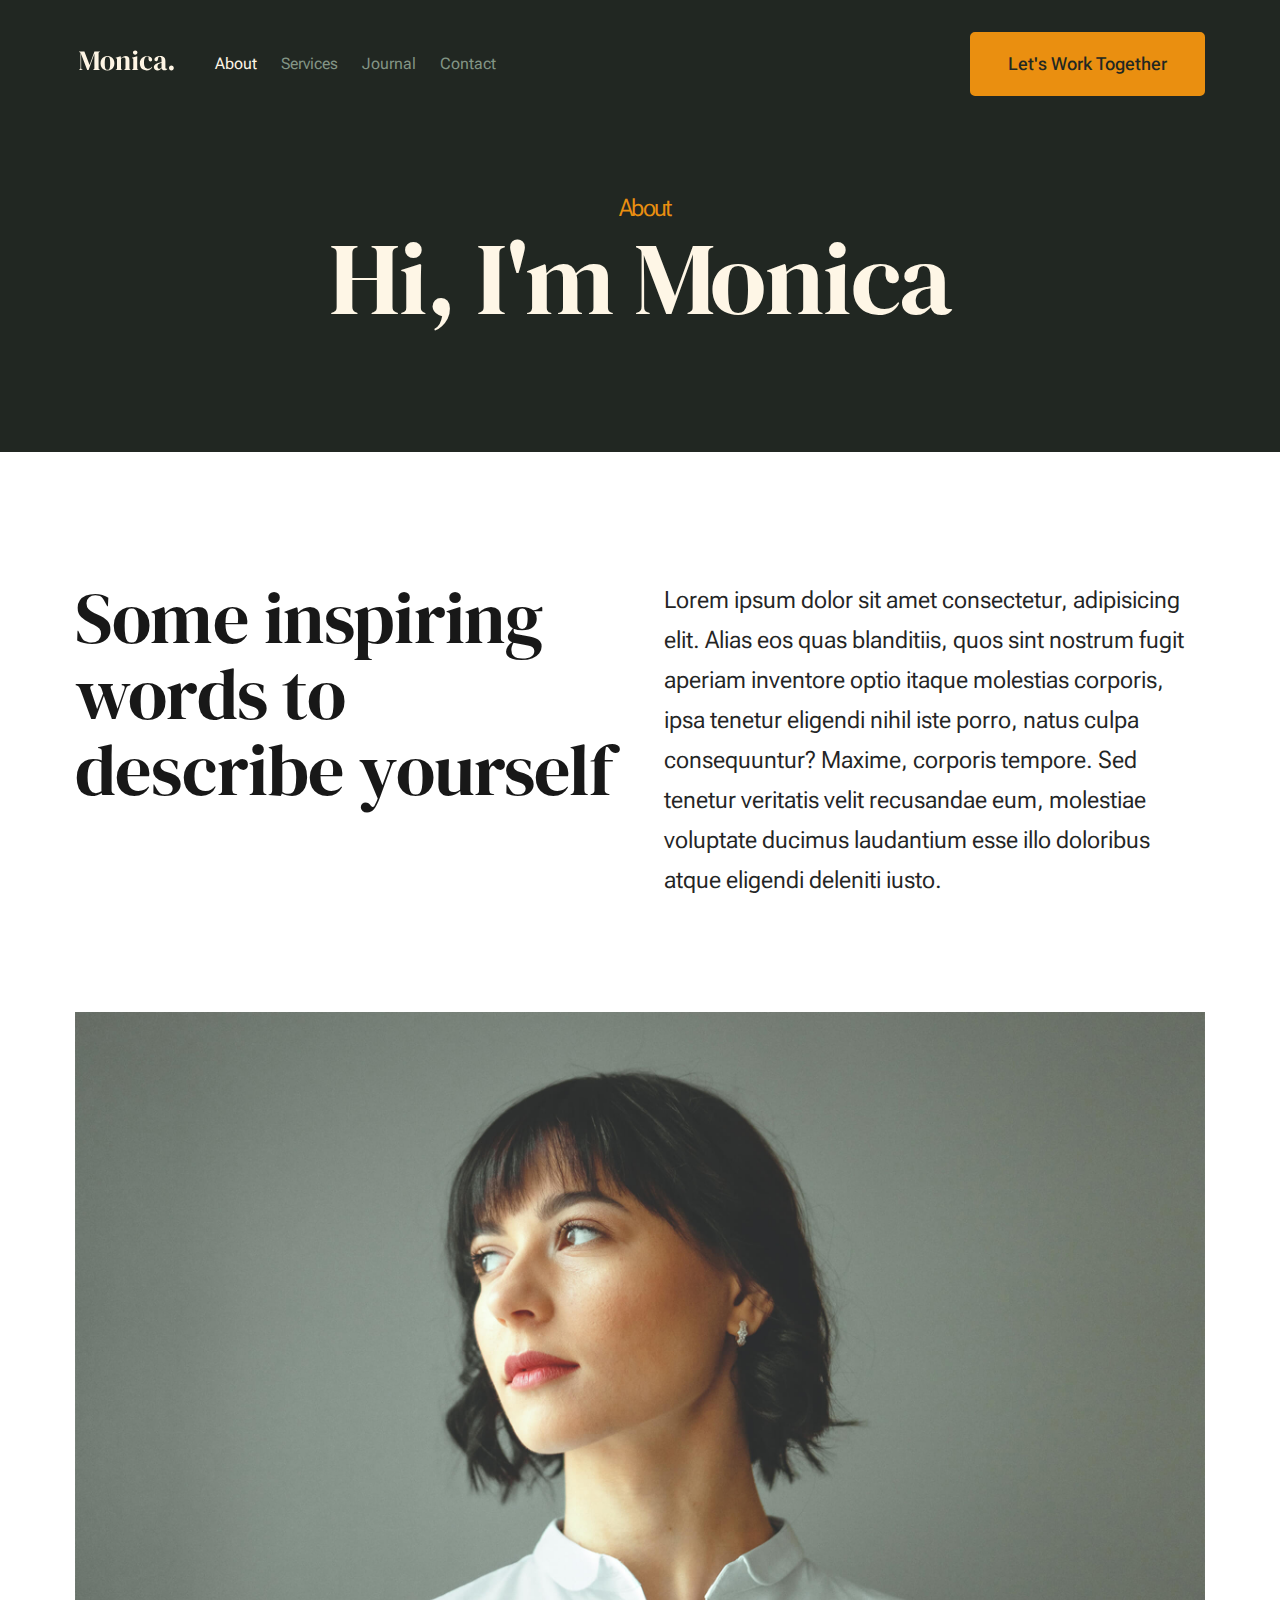
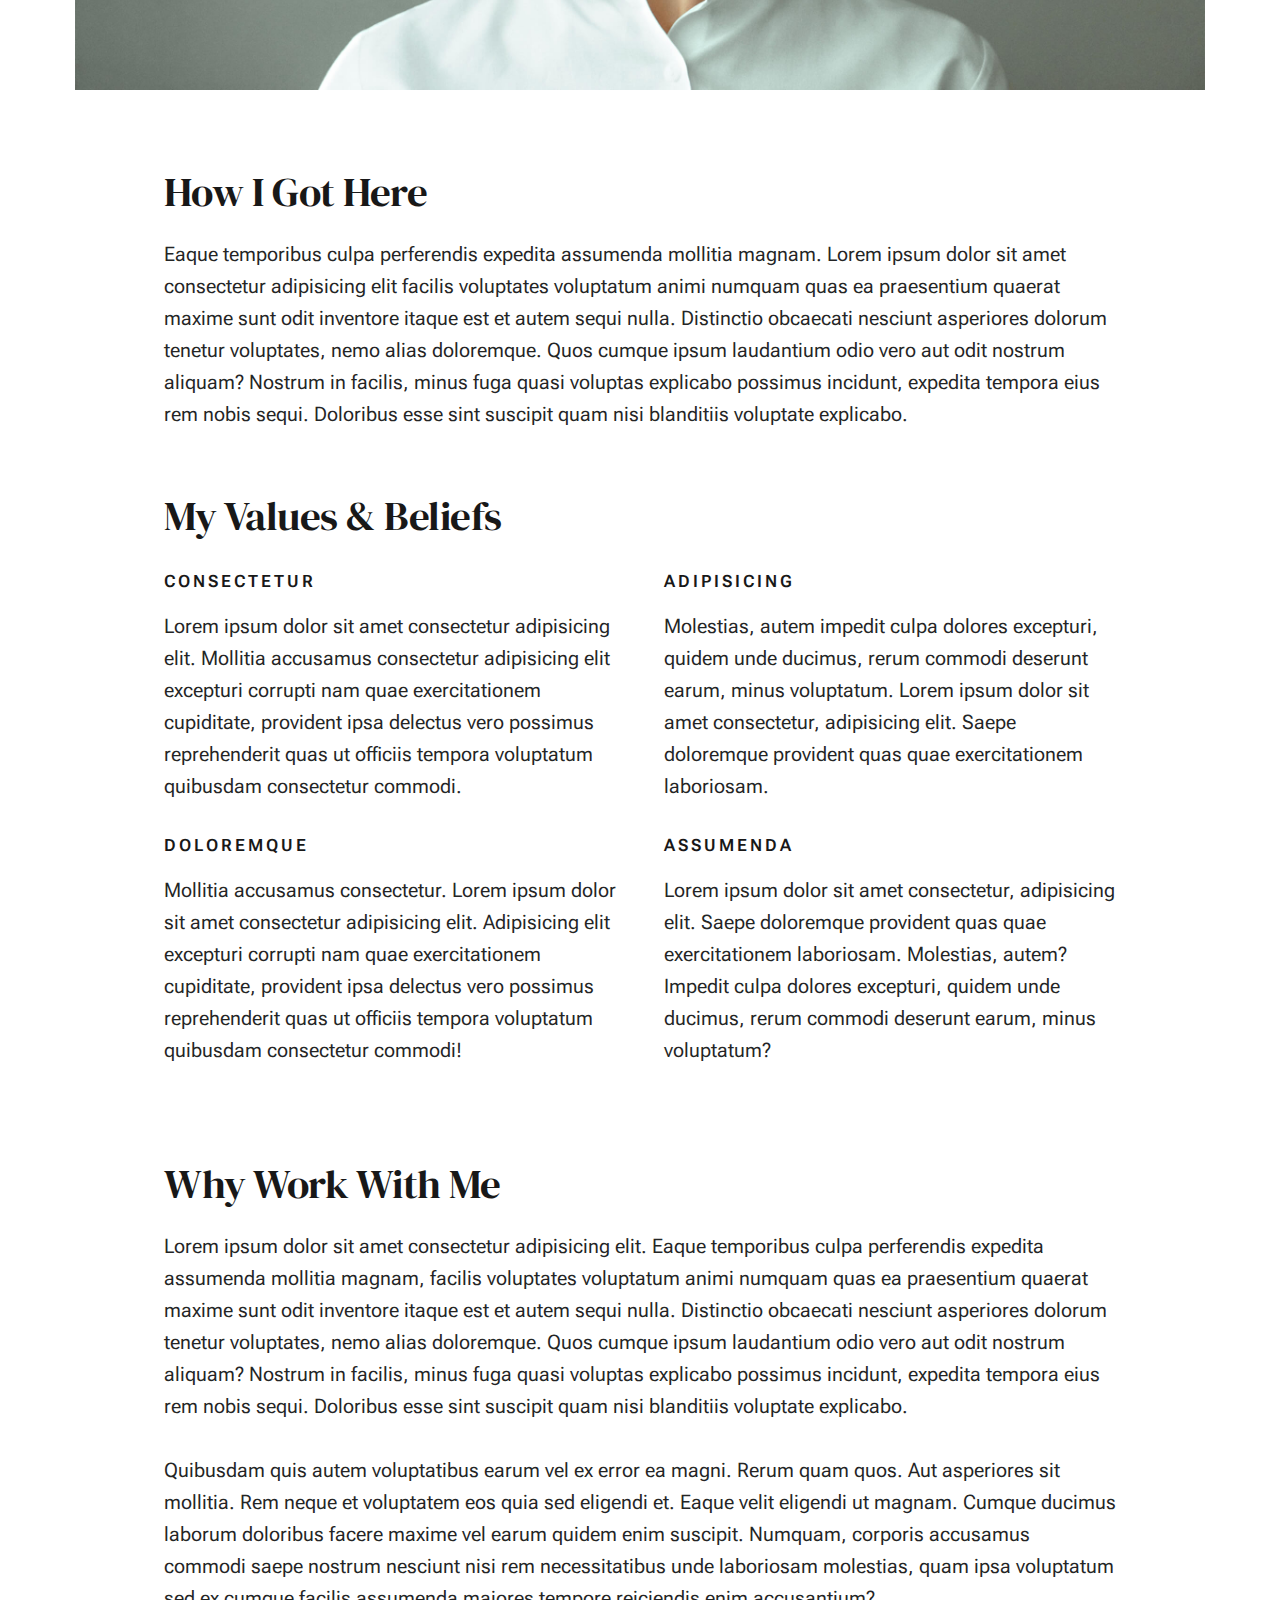
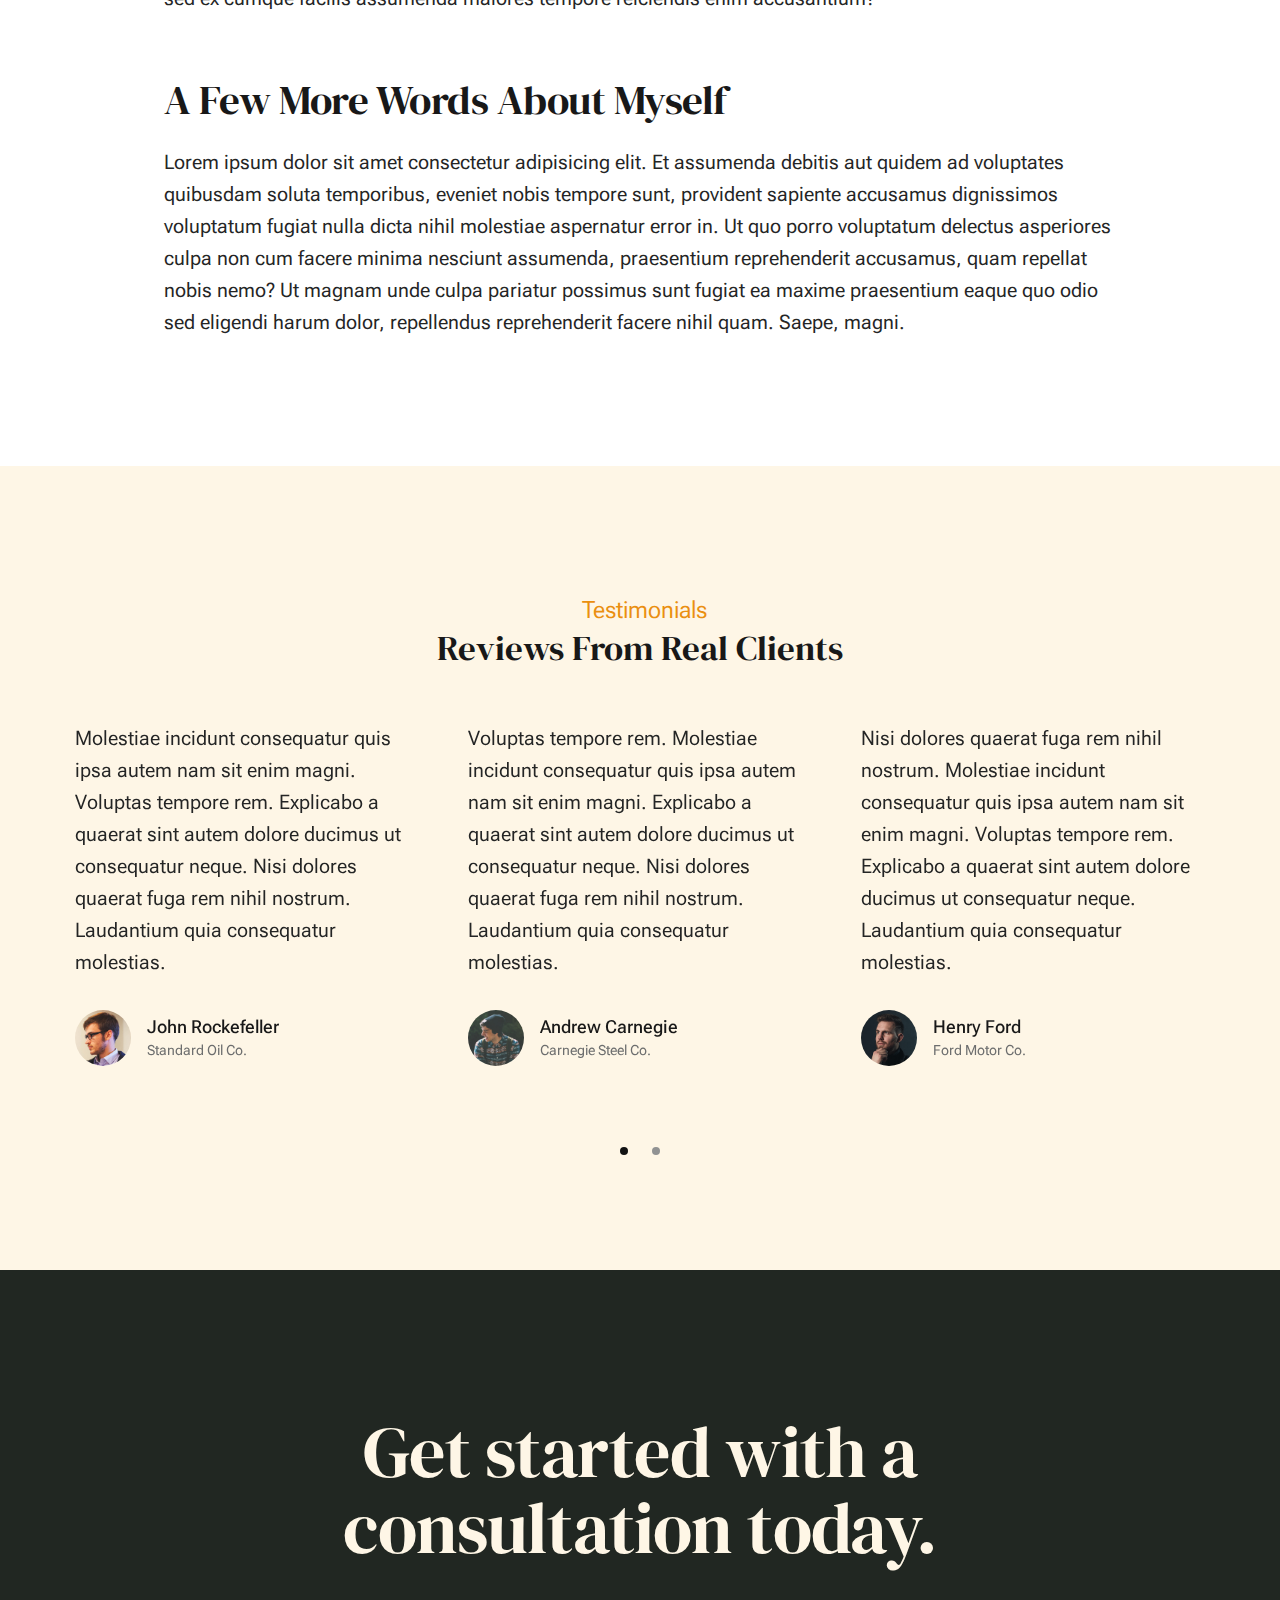
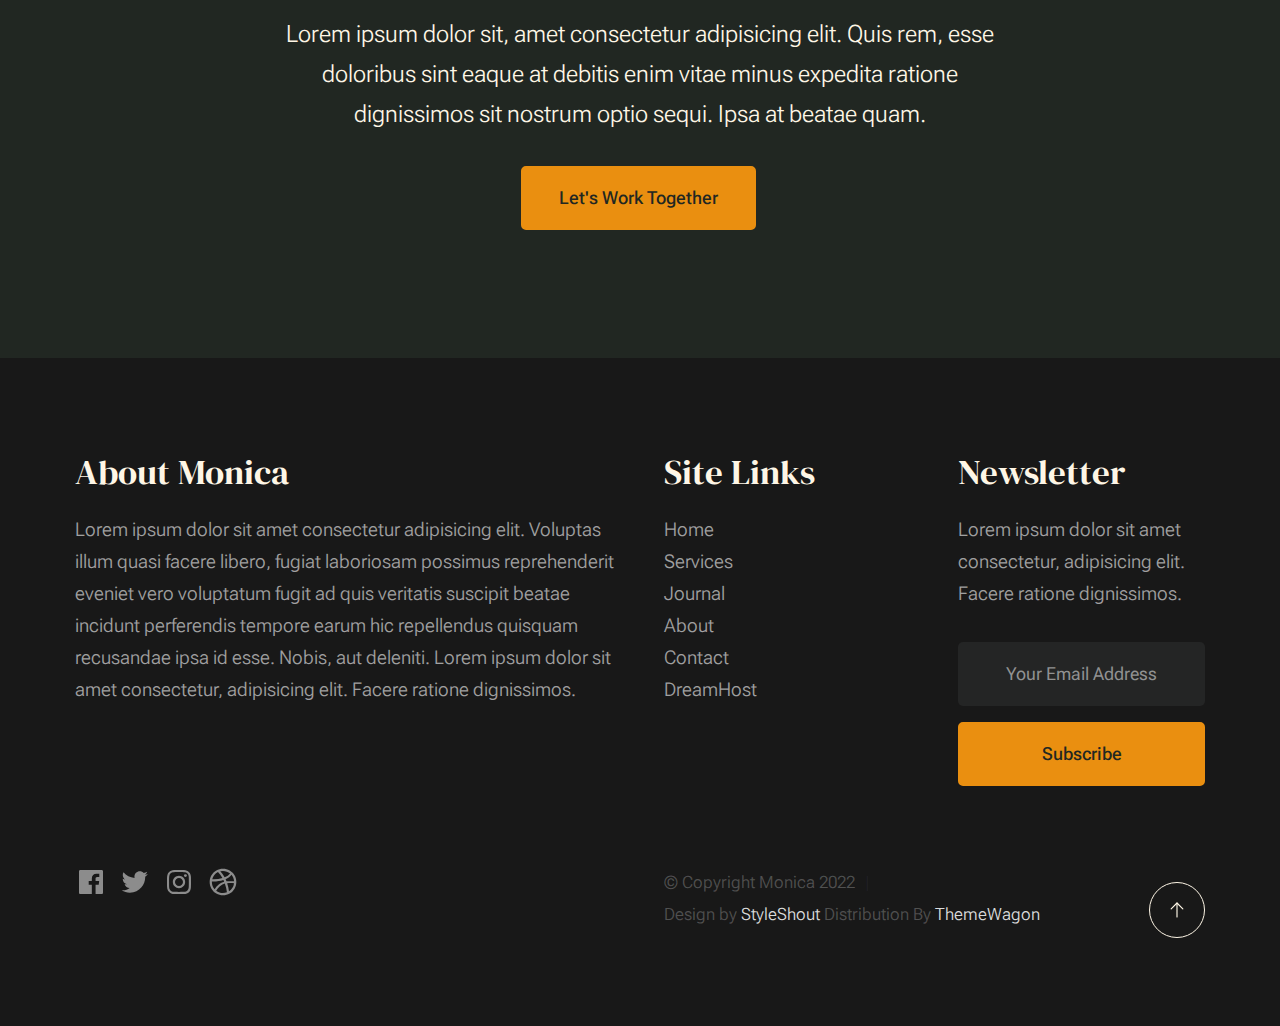
==== about.html @ 4cb3103d "initial commit" ====
<!DOCTYPE html>
<html lang="en" class="no-js" >
<head>

    <!--- basic page needs
    ================================================== -->
    <meta charset="utf-8">
    <meta name="viewport" content="width=device-width, initial-scale=1">
    <title>About - Monica</title>

    <script>
        document.documentElement.classList.remove('no-js');
        document.documentElement.classList.add('js');
    </script>

    <!-- CSS
    ================================================== -->
    <link rel="stylesheet" href="css/vendor.css">
    <link rel="stylesheet" href="css/styles.css">

    <!-- favicons
    ================================================== -->
    <link rel="apple-touch-icon" sizes="180x180" href="apple-touch-icon.png">
    <link rel="icon" type="image/png" sizes="32x32" href="favicon-32x32.png">
    <link rel="icon" type="image/png" sizes="16x16" href="favicon-16x16.png">
    <link rel="manifest" href="site.webmanifest">

</head>


<body id="top">


    <!-- preloader
    ================================================== -->
    <div id="preloader">
        <div id="loader" class="dots-fade">
            <div></div>
            <div></div>
            <div></div>
        </div>
    </div>


    <!-- page wrap
    ================================================== -->
    <div id="page" class="s-pagewrap">


        <!-- # site header 
        ================================================== -->
        <header class="s-header">

            <div class="row s-header__inner width-sixteen-col">

                <div class="s-header__block">
                    <div class="s-header__logo">
                        <a class="logo" href="index.html">
                            <img src="images/logo.svg" alt="Homepage">
                        </a>
                    </div>

                    <a class="s-header__menu-toggle" href="#0"><span>Menu</span></a>
                </div> <!-- end s-header__block -->

                <nav class="s-header__nav">
    
                    <ul class="s-header__menu-links">
                        <li class="current"><a href="about.html">About</a></li>
                        <li><a href="services.html">Services</a></li>
                        <li><a href="blog.html">Journal</a></li>
                        <li><a href="contact.html">Contact</a></li>
                    </ul> <!-- s-header__menu-links -->

                    <div class="s-header__contact">
                        <a href="contact.html" class="btn btn--primary s-header__contact-btn">Let's Work Together</a>                        
                    </div> <!-- s-header__contact -->
    
                </nav> <!-- end s-header__nav -->

            </div> <!-- end s-header__inner -->

        </header> <!-- end s-header -->


        <!-- # site main content
        ================================================== -->
        <section id="content" class="s-content">

               <section class="s-pageheader pageheader">
                    <div class="row">
                        <div class="column xl-12">
                            <h1 class="page-title">
                                <span class="page-title__small-type text-pretitle">About</span>
                                Hi, I'm Monica
                            </h1>
                            
                        </div>
                    </div>
               </section> <!-- end pageheader --> 

               <section class="s-pagecontent pagecontent">

                    <div class="row pageintro">
                        <div class="column xl-6 lg-12">
                            <h2 class="text-display-title">Some inspiring words to describe yourself</h2>
                        </div>
                        <div class="column xl-6 lg-12 u-flexitem-x-right">
                            <p class="lead">
                            Lorem ipsum dolor sit amet consectetur, adipisicing elit. Alias eos quas blanditiis, quos sint nostrum fugit aperiam 
                            inventore optio itaque molestias corporis, ipsa tenetur eligendi nihil iste porro, natus culpa consequuntur? Maxime, 
                            corporis tempore. Sed tenetur veritatis velit recusandae eum, molestiae voluptate ducimus laudantium esse illo 
                            doloribus atque eligendi deleniti iusto. 
                            </p>
                        </div>                       
                    </div> <!-- end pageintro -->   
                    
                    <div class="row pagemedia">
                        <d class="column xl-12">
                            <figure class="page-media">                                
                                <img src="images/thumbs/about/about-1200.jpg" 
                                     srcset="images/thumbs/about/about-2400.jpg 2400w, 
                                             images/thumbs/about/about-1200.jpg 1200w, 
                                             images/thumbs/about/about-600.jpg 600w" sizes="(max-width: 2400px) 100vw, 2400px" alt="">
                            </figure>
                        </d>
                    </div> <!-- end pagemedia -->

                    <div class="row width-narrower pagemain">
                        <div class="column xl-12"> 

                            <h2>How I Got Here</h2>
                            <p>
                            Eaque temporibus culpa perferendis expedita assumenda mollitia magnam. Lorem ipsum dolor sit amet consectetur adipisicing elit
                            facilis voluptates voluptatum animi numquam quas ea praesentium quaerat maxime sunt odit inventore itaque est et autem sequi nulla. 
                            Distinctio obcaecati nesciunt asperiores dolorum tenetur voluptates, nemo alias doloremque. Quos cumque ipsum laudantium odio vero 
                            aut odit nostrum aliquam? Nostrum in facilis, minus fuga quasi voluptas explicabo possimus incidunt, expedita tempora eius rem nobis sequi. 
                            Doloribus esse sint suscipit quam nisi blanditiis voluptate explicabo.
                            </p>

                            <h2 class="u-add-bottom">My Values & Beliefs</h2>

                            <div class="grid-list-items list-items">
                                <div class="grid-list-items__item list-items__item u-remove-bottom">
                                    <div class="list-items__item-header">
                                        <h6 class="list-items__item-small-title">Consectetur</h6>
                                    </div>
                                    <p>
                                    Lorem ipsum dolor sit amet consectetur adipisicing elit. Mollitia accusamus consectetur adipisicing elit excepturi corrupti 
                                    nam quae exercitationem cupiditate, provident ipsa delectus vero possimus reprehenderit quas ut officiis tempora voluptatum 
                                    quibusdam consectetur commodi.
                                    </p>
                                </div>
                                <div class="grid-list-items__item list-items__item u-remove-bottom">
                                    <div class="list-items__item-header">
                                        <h6 class="list-items__item-small-title">Adipisicing</h6>
                                    </div>
                                    <p> 
                                    Molestias, autem impedit culpa dolores excepturi, quidem unde ducimus, rerum commodi deserunt earum, minus voluptatum.
                                    Lorem ipsum dolor sit amet consectetur, adipisicing elit. Saepe doloremque provident quas quae exercitationem laboriosam.
                                    </p>
                                </div>
                                <div class="grid-list-items__item list-items__item u-remove-bottom">
                                    <div class="list-items__item-header">
                                        <h6 class="list-items__item-small-title">Doloremque</h6>
                                    </div>
                                    <p>
                                    Mollitia accusamus consectetur. Lorem ipsum dolor sit amet consectetur adipisicing elit. Adipisicing elit excepturi corrupti 
                                    nam quae exercitationem cupiditate, provident ipsa delectus vero possimus reprehenderit quas ut officiis tempora voluptatum 
                                    quibusdam consectetur commodi!
                                    </p>
                                </div>
                                <div class="grid-list-items__item list-items__item u-remove-bottom">
                                    <div class="list-items__item-header">
                                        <h6 class="list-items__item-small-title">Assumenda</h6>
                                    </div>
                                    <p>
                                    Lorem ipsum dolor sit amet consectetur, adipisicing elit. Saepe doloremque provident quas quae exercitationem laboriosam. 
                                    Molestias, autem? Impedit culpa dolores excepturi, quidem unde ducimus, rerum commodi deserunt earum, minus voluptatum?
                                    </p>
                                </div>
                            </div> <!--grid-list-items -->

                            <h2>Why Work With Me</h2>
                            <p>
                            Lorem ipsum dolor sit amet consectetur adipisicing elit. Eaque temporibus culpa perferendis expedita assumenda mollitia magnam, 
                            facilis voluptates voluptatum animi numquam quas ea praesentium quaerat maxime sunt odit inventore itaque est et autem sequi nulla. 
                            Distinctio obcaecati nesciunt asperiores dolorum tenetur voluptates, nemo alias doloremque. Quos cumque ipsum laudantium odio vero aut 
                            odit nostrum aliquam? Nostrum in facilis, minus fuga quasi voluptas explicabo possimus incidunt, expedita tempora eius rem nobis sequi. 
                            Doloribus esse sint suscipit quam nisi blanditiis voluptate explicabo.
                            </p>

                            <p>
                            Quibusdam quis autem voluptatibus earum vel ex error ea magni. Rerum quam quos. Aut asperiores sit mollitia. Rem neque et voluptatem 
                            eos quia sed eligendi et. Eaque velit eligendi ut magnam. Cumque ducimus laborum doloribus facere maxime vel earum quidem enim suscipit. 
                            Numquam, corporis accusamus commodi saepe nostrum nesciunt nisi rem necessitatibus unde laboriosam molestias, quam ipsa voluptatum sed 
                            ex cumque facilis assumenda maiores tempore reiciendis enim accusantium?
                            </p>                   

                            <h2>A Few More Words About Myself</h2>
                            <p>
                            Lorem ipsum dolor sit amet consectetur adipisicing elit. Et assumenda debitis aut quidem ad voluptates quibusdam soluta temporibus, 
                            eveniet nobis tempore sunt, provident sapiente accusamus dignissimos voluptatum fugiat nulla dicta nihil molestiae aspernatur error in. 
                            Ut quo porro voluptatum delectus asperiores culpa non cum facere minima nesciunt assumenda, praesentium reprehenderit accusamus, quam 
                            repellat nobis nemo? Ut magnam unde culpa pariatur possimus sunt fugiat ea maxime praesentium eaque quo odio sed eligendi harum dolor, 
                            repellendus reprehenderit facere nihil quam. Saepe, magni.
                            </p>

                        </div> <!-- end grid-block-->
                    </div> <!-- end pagemain -->

               </section> <!-- pagecontent -->

               <section class="s-testimonials">

                    <div class="s-testimonials__header row row-x-center text-center">
                        <div class="column xl-8 lg-12">
        
                            <p class="text-pretitle">
                            Testimonials
                            </p>
                            <h3>
                            Reviews From Real Clients
                            </h3>                        
        
                        </div>
                    </div> <!--end s-testimonials__header -->

                    <div class="row s-testimonials__content">
                        <div class="column xl-12 testimonials">

                            <div class="swiper-container testimonials__slider page-slider">

                                <div class="swiper-wrapper">
                                    <div class="testimonials__slide swiper-slide">
                                        <p>
                                        Molestiae incidunt consequatur quis ipsa autem nam sit enim magni. Voluptas tempore rem. 
                                        Explicabo a quaerat sint autem dolore ducimus ut consequatur neque. Nisi dolores quaerat fuga rem nihil nostrum.
                                        Laudantium quia consequatur molestias.
                                        </p>
                                        <div class="testimonials__author">
                                            <img src="images/avatars/user-01.jpg" alt="Author image" class="testimonials__avatar">
                                            <cite class="testimonials__cite">
                                                <strong>John Rockefeller</strong>
                                                <span>Standard Oil Co.</span>
                                            </cite>
                                        </div>
                                    </div>
                                    <div class="testimonials__slide swiper-slide">
                                        <p>
                                        Voluptas tempore rem. Molestiae incidunt consequatur quis ipsa autem nam sit enim magni. 
                                        Explicabo a quaerat sint autem dolore ducimus ut consequatur neque. Nisi dolores quaerat fuga rem nihil nostrum.
                                        Laudantium quia consequatur molestias.
                                        </p>
                                        <div class="testimonials__author">
                                            <img src="images/avatars/user-04.jpg" alt="Author image" class="testimonials__avatar">
                                            <cite class="testimonials__cite">
                                                <strong>Andrew Carnegie</strong>
                                                <span>Carnegie Steel Co.</span>
                                            </cite>
                                        </div>
                                    </div>
                                    <div class="testimonials__slide swiper-slide">
                                        <p>
                                        Nisi dolores quaerat fuga rem nihil nostrum. Molestiae incidunt consequatur quis ipsa autem nam sit enim magni. 
                                        Voluptas tempore rem. Explicabo a quaerat sint autem dolore ducimus ut consequatur neque. 
                                        Laudantium quia consequatur molestias.
                                        </p>
                                        <div class="testimonials__author">
                                            <img src="images/avatars/user-06.jpg" alt="Author image" class="testimonials__avatar">
                                            <cite class="testimonials__cite">
                                                <strong>Henry Ford</strong>
                                                <span>Ford Motor Co.</span>
                                            </cite>
                                        </div>
                                    </div>
                                    <div class="testimonials__slide swiper-slide">
                                        <p>
                                        Molestiae incidunt consequatur quis ipsa autem nam sit enim magni. Voluptas tempore rem. 
                                        Explicabo a quaerat sint autem dolore ducimus ut consequatur neque. Nisi dolores quaerat fuga rem nihil nostrum.
                                        Laudantium quia consequatur molestias.
                                        </p>
                                        <div class="testimonials__author">
                                            <img src="images/avatars/user-02.jpg" alt="Author image" class="testimonials__avatar">
                                            <cite class="testimonials__cite">
                                                <strong>John Morgan</strong>
                                                <span>JP Morgan & Co.</span>
                                            </cite>
                                        </div>
                                    </div> 
                                </div> <!-- end swiper-wrapper --> 

                                <div class="swiper-pagination"></div>

                            </div> <!--end testimonials__slider --> 

                        </div> <!-- testimonials -->
                    </div> <!--end s-testimonials__content -->

               </section> <!-- end s-testimonials -->

        </section> <!-- s-content-->

        <!-- # cta
        ================================================== -->
        <section id="cta" class="s-cta">

            <div class="row row-x-center text-center">
                <div class="column xl-8 lg-12">

                    <div class="s-cta__content">
                        <h2 class="text-display-title">
                        Get started with a consultation today.
                        </h2>
                        <p class="lead">
                        Lorem ipsum dolor sit, amet consectetur adipisicing elit. Quis rem, esse doloribus sint eaque at debitis enim vitae minus expedita ratione dignissimos sit nostrum optio sequi. Ipsa at beatae quam.
                        </p>
                        <a href="contact.html" class="btn btn--primary">Let's Work Together</a>
                    </div>

                </div>
            </div>

        </section> <!-- end s-cta -->


        <!-- # footer 
        ================================================== -->
        <footer class="s-footer">
            <div class="row s-footer__content">
                <div class="column xl-6 lg-6 md-12 s-footer__block s-footer__about">                    
                    <h3>About Monica</h3>
                    <p>
                    Lorem ipsum dolor sit amet consectetur adipisicing elit. Voluptas illum quasi facere libero, 
                    fugiat laboriosam possimus reprehenderit eveniet vero voluptatum fugit ad quis veritatis suscipit beatae 
                    incidunt perferendis tempore earum hic repellendus quisquam recusandae ipsa id esse. Nobis, aut deleniti.
                    Lorem ipsum dolor sit amet consectetur, adipisicing elit. Facere ratione dignissimos.
                    </p>               
                </div>                
                <div class="column xl-3 lg-6 md-12 s-footer__block s-footer__site-links">
                    <h3>Site Links</h3>
                    <ul class="link-list">
                        <li><a href="index.html">Home</a></li>
                        <li><a href="services.html">Services</a></li>
                        <li><a href="blog.html">Journal</a></li>
                        <li><a href="about.html">About</a></li>
                        <li><a href="contact.html">Contact</a></li>
                        <li><a href="https://www.dreamhost.com/r.cgi?287326">DreamHost</a></li>
                    </ul>
                </div>
                <div class="column xl-3 lg-6 md-12 tab-12 s-footer__block s-footer__newsletter">
                    <h3>Newsletter</h3>

                    <p>
                    Lorem ipsum dolor sit amet consectetur, adipisicing elit. Facere ratione dignissimos.
                    </p>

                    <div class="subscribe-form">
                        <form id="mc-form" class="mc-form">
                            <input type="email" name="EMAIL" id="mce-EMAIL" class="u-fullwidth text-center" placeholder="Your Email Address" title="The domain portion of the email address is invalid (the portion after the @)." pattern="^([^\x00-\x20\x22\x28\x29\x2c\x2e\x3a-\x3c\x3e\x40\x5b-\x5d\x7f-\xff]+|\x22([^\x0d\x22\x5c\x80-\xff]|\x5c[\x00-\x7f])*\x22)(\x2e([^\x00-\x20\x22\x28\x29\x2c\x2e\x3a-\x3c\x3e\x40\x5b-\x5d\x7f-\xff]+|\x22([^\x0d\x22\x5c\x80-\xff]|\x5c[\x00-\x7f])*\x22))*\x40([^\x00-\x20\x22\x28\x29\x2c\x2e\x3a-\x3c\x3e\x40\x5b-\x5d\x7f-\xff]+|\x5b([^\x0d\x5b-\x5d\x80-\xff]|\x5c[\x00-\x7f])*\x5d)(\x2e([^\x00-\x20\x22\x28\x29\x2c\x2e\x3a-\x3c\x3e\x40\x5b-\x5d\x7f-\xff]+|\x5b([^\x0d\x5b-\x5d\x80-\xff]|\x5c[\x00-\x7f])*\x5d))*(\.\w{2,})+$" required>
                            <input type="submit" name="subscribe" value="Subscribe" class="btn btn--primary btn--small u-fullwidth">
                            <!-- <div style="position: absolute; left: -5000px;" aria-hidden="true"><input type="text" name="b_cdb7b577e41181934ed6a6a44_9a91cfe7b3" tabindex="-1" value=""></div> -->
                            <div class="mc-status"></div>
                        </form>
                    </div>
                </div>
            </div>    
            
            <div class="row s-footer__bottom">
                <div class="column xl-6 lg-12">
                    <ul class="s-footer__social social-list">
                        <li>
                            <a href="#0">
                                <svg xmlns="http://www.w3.org/2000/svg" width="24" height="24" viewBox="0 0 24 24" style="fill:rgba(0, 0, 0, 1);transform:;-ms-filter:"><path d="M20,3H4C3.447,3,3,3.448,3,4v16c0,0.552,0.447,1,1,1h8.615v-6.96h-2.338v-2.725h2.338v-2c0-2.325,1.42-3.592,3.5-3.592 c0.699-0.002,1.399,0.034,2.095,0.107v2.42h-1.435c-1.128,0-1.348,0.538-1.348,1.325v1.735h2.697l-0.35,2.725h-2.348V21H20 c0.553,0,1-0.448,1-1V4C21,3.448,20.553,3,20,3z"></path></svg>
                                <span class="u-screen-reader-text">Facebook</span>
                            </a>
                        </li>
                        <li>
                            <a href="#0">
                                <svg xmlns="http://www.w3.org/2000/svg" width="24" height="24" viewBox="0 0 24 24" style="fill:rgba(0, 0, 0, 1);transform:;-ms-filter:"><path d="M19.633,7.997c0.013,0.175,0.013,0.349,0.013,0.523c0,5.325-4.053,11.461-11.46,11.461c-2.282,0-4.402-0.661-6.186-1.809 c0.324,0.037,0.636,0.05,0.973,0.05c1.883,0,3.616-0.636,5.001-1.721c-1.771-0.037-3.255-1.197-3.767-2.793 c0.249,0.037,0.499,0.062,0.761,0.062c0.361,0,0.724-0.05,1.061-0.137c-1.847-0.374-3.23-1.995-3.23-3.953v-0.05 c0.537,0.299,1.16,0.486,1.82,0.511C3.534,9.419,2.823,8.184,2.823,6.787c0-0.748,0.199-1.434,0.548-2.032 c1.983,2.443,4.964,4.04,8.306,4.215c-0.062-0.3-0.1-0.611-0.1-0.923c0-2.22,1.796-4.028,4.028-4.028 c1.16,0,2.207,0.486,2.943,1.272c0.91-0.175,1.782-0.512,2.556-0.973c-0.299,0.935-0.936,1.721-1.771,2.22 c0.811-0.088,1.597-0.312,2.319-0.624C21.104,6.712,20.419,7.423,19.633,7.997z"></path></svg>
                                <span class="u-screen-reader-text">Twitter</span>
                            </a>
                        </li>
                        <li>
                            <a href="#0">
                                <svg xmlns="http://www.w3.org/2000/svg" width="24" height="24" viewBox="0 0 24 24" style="fill:rgba(0, 0, 0, 1);transform:;-ms-filter:"><path d="M11.999,7.377c-2.554,0-4.623,2.07-4.623,4.623c0,2.554,2.069,4.624,4.623,4.624c2.552,0,4.623-2.07,4.623-4.624 C16.622,9.447,14.551,7.377,11.999,7.377L11.999,7.377z M11.999,15.004c-1.659,0-3.004-1.345-3.004-3.003 c0-1.659,1.345-3.003,3.004-3.003s3.002,1.344,3.002,3.003C15.001,13.659,13.658,15.004,11.999,15.004L11.999,15.004z"></path><circle cx="16.806" cy="7.207" r="1.078"></circle><path d="M20.533,6.111c-0.469-1.209-1.424-2.165-2.633-2.632c-0.699-0.263-1.438-0.404-2.186-0.42 c-0.963-0.042-1.268-0.054-3.71-0.054s-2.755,0-3.71,0.054C7.548,3.074,6.809,3.215,6.11,3.479C4.9,3.946,3.945,4.902,3.477,6.111 c-0.263,0.7-0.404,1.438-0.419,2.186c-0.043,0.962-0.056,1.267-0.056,3.71c0,2.442,0,2.753,0.056,3.71 c0.015,0.748,0.156,1.486,0.419,2.187c0.469,1.208,1.424,2.164,2.634,2.632c0.696,0.272,1.435,0.426,2.185,0.45 c0.963,0.042,1.268,0.055,3.71,0.055s2.755,0,3.71-0.055c0.747-0.015,1.486-0.157,2.186-0.419c1.209-0.469,2.164-1.424,2.633-2.633 c0.263-0.7,0.404-1.438,0.419-2.186c0.043-0.962,0.056-1.267,0.056-3.71s0-2.753-0.056-3.71C20.941,7.57,20.801,6.819,20.533,6.111z M19.315,15.643c-0.007,0.576-0.111,1.147-0.311,1.688c-0.305,0.787-0.926,1.409-1.712,1.711c-0.535,0.199-1.099,0.303-1.67,0.311 c-0.95,0.044-1.218,0.055-3.654,0.055c-2.438,0-2.687,0-3.655-0.055c-0.569-0.007-1.135-0.112-1.669-0.311 c-0.789-0.301-1.414-0.923-1.719-1.711c-0.196-0.534-0.302-1.099-0.311-1.669c-0.043-0.95-0.053-1.218-0.053-3.654 c0-2.437,0-2.686,0.053-3.655c0.007-0.576,0.111-1.146,0.311-1.687c0.305-0.789,0.93-1.41,1.719-1.712 c0.534-0.198,1.1-0.303,1.669-0.311c0.951-0.043,1.218-0.055,3.655-0.055c2.437,0,2.687,0,3.654,0.055 c0.571,0.007,1.135,0.112,1.67,0.311c0.786,0.303,1.407,0.925,1.712,1.712c0.196,0.534,0.302,1.099,0.311,1.669 c0.043,0.951,0.054,1.218,0.054,3.655c0,2.436,0,2.698-0.043,3.654H19.315z"></path></svg>
                                <span class="u-screen-reader-text">Instagram</span>
                            </a>
                        </li>
                        <li>
                            <a href="#0">
                                <svg xmlns="http://www.w3.org/2000/svg" width="24" height="24" viewBox="0 0 24 24" style="fill: rgba(0, 0, 0, 1);transform: ;msFilter:;"><path d="M20.66 6.98a9.932 9.932 0 0 0-3.641-3.64C15.486 2.447 13.813 2 12 2s-3.486.447-5.02 1.34c-1.533.893-2.747 2.107-3.64 3.64S2 10.187 2 12s.446 3.487 1.34 5.02a9.924 9.924 0 0 0 3.641 3.64C8.514 21.553 10.187 22 12 22s3.486-.447 5.02-1.34a9.932 9.932 0 0 0 3.641-3.64C21.554 15.487 22 13.813 22 12s-.446-3.487-1.34-5.02zM12 3.66c2 0 3.772.64 5.32 1.919-.92 1.174-2.286 2.14-4.1 2.9-1.002-1.813-2.088-3.327-3.261-4.54A7.715 7.715 0 0 1 12 3.66zM5.51 6.8a8.116 8.116 0 0 1 2.711-2.22c1.212 1.201 2.325 2.7 3.34 4.5-2 .6-4.114.9-6.341.9-.573 0-1.006-.013-1.3-.04A8.549 8.549 0 0 1 5.51 6.8zM3.66 12c0-.054.003-.12.01-.2.007-.08.01-.146.01-.2.254.014.641.02 1.161.02 2.666 0 5.146-.367 7.439-1.1.187.373.381.793.58 1.26-1.32.293-2.674 1.006-4.061 2.14S6.4 16.247 5.76 17.5c-1.4-1.587-2.1-3.42-2.1-5.5zM12 20.34c-1.894 0-3.594-.587-5.101-1.759.601-1.187 1.524-2.322 2.771-3.401 1.246-1.08 2.483-1.753 3.71-2.02a29.441 29.441 0 0 1 1.56 6.62 8.166 8.166 0 0 1-2.94.56zm7.08-3.96a8.351 8.351 0 0 1-2.58 2.621c-.24-2.08-.7-4.107-1.379-6.081.932-.066 1.765-.1 2.5-.1.799 0 1.686.034 2.659.1a8.098 8.098 0 0 1-1.2 3.46zm-1.24-5c-1.16 0-2.233.047-3.22.14a27.053 27.053 0 0 0-.68-1.62c2.066-.906 3.532-2.006 4.399-3.3 1.2 1.414 1.854 3.027 1.96 4.84-.812-.04-1.632-.06-2.459-.06z"></path></svg>
                                <span class="u-screen-reader-text">Dribbble</span>
                            </a>
                        </li>
                    </ul> <!-- end s-footer__social -->
                </div>
                <div class="column xl-6 lg-12">
                    <p class="ss-copyright">
                        <span>© Copyright Monica 2022</span> 
                        <span>Design by <a href="https://www.styleshout.com/">StyleShout</a> Distribution By <a href="https://themewagon.com">ThemeWagon</a></span>
                    </p>
                </div>

                <div class="ss-go-top">
                    <a class="smoothscroll" title="Back to Top" href="#top">
                        <svg xmlns="http://www.w3.org/2000/svg" viewBox="0 0 24 24" width="36" height="36" fill="none" stroke="#ffffff" stroke-width="1" stroke-linecap="round" stroke-linejoin="round">&lt;!--!  Atomicons Free 1.00 by @atisalab License - https://atomicons.com/license/ (Icons: CC BY 4.0) Copyright 2021 Atomicons --&gt;<polyline points="17 11 12 6 7 11"></polyline><line x1="12" y1="18" x2="12" y2="6"></line></svg>
                    </a>
                </div> <!-- end ss-go-top -->
            </div>
            
        </footer> <!-- end s-footer -->

    </div> <!-- end page-wrap -->

    <!-- Java Script
    ================================================== -->
    <script src="js/plugins.js"></script>
    <script src="js/main.js"></script>

</body>
</html>
---- css/vendor.css ----
/* ===================================================================
 * Monica Third-party Stylesheets
 * Template Ver. 1.0.0
 * 12-13-2022
 * -------------------------------------------------------------------
 *
 * TOC:
 * # PrismJS
 * # Swiper
 *
 * ------------------------------------------------------------------- */


/* ===================================================================
 * # PrismJS 1.20.0
 *   https://prismjs.com/download.html#themes=prism-okaidia&languages=markup+css+clike+javascript+markup-templating+php 
 *   
 *   okaidia theme for JavaScript, CSS and HTML
 *   Loosely based on Monokai textmate theme by http://www.monokai.nl/
 *   @author ocodia
 * ------------------------------------------------------------------- */
code[class*=language-],
pre[class*=language-] {
  color          : #f8f8f2;
  background     : none;
  text-shadow    : 0 1px rgba(0, 0, 0, 0.3);
  font-family    : var(--font-mono);
  font-size      : calc(var(--text-size) * 0.9444);
  text-align     : left;
  white-space    : pre;
  word-spacing   : normal;
  word-break     : normal;
  word-wrap      : normal;
  line-height    : var(--vspace-1);
  -moz-tab-size  : 4;
  -o-tab-size    : 4;
  tab-size       : 4;
  -webkit-hyphens: none;
  -ms-hyphens    : none;
  hyphens        : none;
}

/* Code blocks */
pre[class*=language-] {
  padding : var(--vspace-0_5) 0 var(--vspace-1);
  margin  : var(--vspace-1) 0;
  overflow: auto;
}

:not(pre)>code[class*=language-],
pre[class*=language-] {
  background: #272822;
}

/* Inline code */
:not(pre)>code[class*=language-] {
  padding    : 0.1em;
  white-space: normal;
}

.token.comment,
.token.prolog,
.token.doctype,
.token.cdata {
  color: slategray;
}

.token.punctuation {
  color: #f8f8f2;
}

.token.namespace {
  opacity: 0.7;
}

.token.property,
.token.tag,
.token.constant,
.token.symbol,
.token.deleted {
  color: #f92672;
}

.token.boolean,
.token.number {
  color: #ae81ff;
}

.token.selector,
.token.attr-name,
.token.string,
.token.char,
.token.builtin,
.token.inserted {
  color: #a6e22e;
}

.token.operator,
.token.entity,
.token.url,
.language-css .token.string,
.style .token.string,
.token.variable {
  color: #f8f8f2;
}

.token.atrule,
.token.attr-value,
.token.function,
.token.class-name {
  color: #e6db74;
}

.token.keyword {
  color: #66d9ef;
}

.token.regex,
.token.important {
  color: #fd971f;
}

.token.important,
.token.bold {
  font-weight: bold;
}

.token.italic {
  font-style: italic;
}

.token.entity {
  cursor: help;
}



/* ===================================================================
 * # Swiper 6.4.5
 *   Most modern mobile touch slider and framework with hardware accelerated transitions
 *   https://swiperjs.com
 *
 *   Copyright 2014-2020 Vladimir Kharlampidi
 *
 *   Released under the MIT License
 *
 *   Released on: December 18, 2020
 * ------------------------------------------------------------------- */
@font-face {
  font-family: "swiper-icons";
  src        : url("data:application/font-woff;charset=utf-8;base64, [base64]//wADZ2x5ZgAAAywAAADMAAAD2MHtryVoZWFkAAABbAAAADAAAAA2E2+eoWhoZWEAAAGcAAAAHwAAACQC9gDzaG10eAAAAigAAAAZAAAArgJkABFsb2NhAAAC0AAAAFoAAABaFQAUGG1heHAAAAG8AAAAHwAAACAAcABAbmFtZQAAA/gAAAE5AAACXvFdBwlwb3N0AAAFNAAAAGIAAACE5s74hXjaY2BkYGAAYpf5Hu/j+W2+MnAzMYDAzaX6QjD6/4//Bxj5GA8AuRwMYGkAPywL13jaY2BkYGA88P8Agx4j+/8fQDYfA1AEBWgDAIB2BOoAeNpjYGRgYNBh4GdgYgABEMnIABJzYNADCQAACWgAsQB42mNgYfzCOIGBlYGB0YcxjYGBwR1Kf2WQZGhhYGBiYGVmgAFGBiQQkOaawtDAoMBQxXjg/wEGPcYDDA4wNUA2CCgwsAAAO4EL6gAAeNpj2M0gyAACqxgGNWBkZ2D4/wMA+xkDdgAAAHjaY2BgYGaAYBkGRgYQiAHyGMF8FgYHIM3DwMHABGQrMOgyWDLEM1T9/w8UBfEMgLzE////P/5//f/V/xv+r4eaAAeMbAxwIUYmIMHEgKYAYjUcsDAwsLKxc3BycfPw8jEQA/[base64]/uznmfPFBNODM2K7MTQ45YEAZqGP81AmGGcF3iPqOop0r1SPTaTbVkfUe4HXj97wYE+yNwWYxwWu4v1ugWHgo3S1XdZEVqWM7ET0cfnLGxWfkgR42o2PvWrDMBSFj/IHLaF0zKjRgdiVMwScNRAoWUoH78Y2icB/yIY09An6AH2Bdu/UB+yxopYshQiEvnvu0dURgDt8QeC8PDw7Fpji3fEA4z/PEJ6YOB5hKh4dj3EvXhxPqH/SKUY3rJ7srZ4FZnh1PMAtPhwP6fl2PMJMPDgeQ4rY8YT6Gzao0eAEA409DuggmTnFnOcSCiEiLMgxCiTI6Cq5DZUd3Qmp10vO0LaLTd2cjN4fOumlc7lUYbSQcZFkutRG7g6JKZKy0RmdLY680CDnEJ+UMkpFFe1RN7nxdVpXrC4aTtnaurOnYercZg2YVmLN/d/gczfEimrE/fs/bOuq29Zmn8tloORaXgZgGa78yO9/cnXm2BpaGvq25Dv9S4E9+5SIc9PqupJKhYFSSl47+Qcr1mYNAAAAeNptw0cKwkAAAMDZJA8Q7OUJvkLsPfZ6zFVERPy8qHh2YER+3i/BP83vIBLLySsoKimrqKqpa2hp6+jq6RsYGhmbmJqZSy0sraxtbO3sHRydnEMU4uR6yx7JJXveP7WrDycAAAAAAAH//wACeNpjYGRgYOABYhkgZgJCZgZNBkYGLQZtIJsFLMYAAAw3ALgAeNolizEKgDAQBCchRbC2sFER0YD6qVQiBCv/H9ezGI6Z5XBAw8CBK/m5iQQVauVbXLnOrMZv2oLdKFa8Pjuru2hJzGabmOSLzNMzvutpB3N42mNgZGBg4GKQYzBhYMxJLMlj4GBgAYow/P/PAJJhLM6sSoWKfWCAAwDAjgbRAAB42mNgYGBkAIIbCZo5IPrmUn0hGA0AO8EFTQAA") format("woff");
  font-weight: 400;
  font-style : normal;
}

:root {
  --swiper-theme-color: #007aff;
}

.swiper-container {
  margin-left : auto;
  margin-right: auto;
  position    : relative;
  overflow    : hidden;
  list-style  : none;
  padding     : 0;
  /* Fix of Webkit flickering */
  z-index     : 1;
}

.swiper-container-vertical>.swiper-wrapper {
  flex-direction: column;
}

.swiper-wrapper {
  position           : relative;
  width              : 100%;
  height             : 100%;
  z-index            : 1;
  display            : flex;
  transition-property: transform;
  box-sizing         : content-box;
}

.swiper-container-android .swiper-slide,
.swiper-wrapper {
  transform: translate3d(0px, 0, 0);
}

.swiper-container-multirow>.swiper-wrapper {
  flex-wrap: wrap;
}

.swiper-container-multirow-column>.swiper-wrapper {
  flex-wrap     : wrap;
  flex-direction: column;
}

.swiper-container-free-mode>.swiper-wrapper {
  transition-timing-function: ease-out;
  margin                    : 0 auto;
}

.swiper-slide {
  flex-shrink        : 0;
  width              : 100%;
  height             : 100%;
  position           : relative;
  transition-property: transform;
}

.swiper-slide-invisible-blank {
  visibility: hidden;
}

/* Auto Height */
.swiper-container-autoheight,
.swiper-container-autoheight .swiper-slide {
  height: auto;
}

.swiper-container-autoheight .swiper-wrapper {
  align-items        : flex-start;
  transition-property: transform, height;
}

/* 3D Effects */
.swiper-container-3d {
  perspective: 1200px;
}

.swiper-container-3d .swiper-wrapper,
.swiper-container-3d .swiper-slide,
.swiper-container-3d .swiper-slide-shadow-left,
.swiper-container-3d .swiper-slide-shadow-right,
.swiper-container-3d .swiper-slide-shadow-top,
.swiper-container-3d .swiper-slide-shadow-bottom,
.swiper-container-3d .swiper-cube-shadow {
  transform-style: preserve-3d;
}

.swiper-container-3d .swiper-slide-shadow-left,
.swiper-container-3d .swiper-slide-shadow-right,
.swiper-container-3d .swiper-slide-shadow-top,
.swiper-container-3d .swiper-slide-shadow-bottom {
  position      : absolute;
  left          : 0;
  top           : 0;
  width         : 100%;
  height        : 100%;
  pointer-events: none;
  z-index       : 10;
}

.swiper-container-3d .swiper-slide-shadow-left {
  background-image: linear-gradient(to left, rgba(0, 0, 0, 0.5), rgba(0, 0, 0, 0));
}

.swiper-container-3d .swiper-slide-shadow-right {
  background-image: linear-gradient(to right, rgba(0, 0, 0, 0.5), rgba(0, 0, 0, 0));
}

.swiper-container-3d .swiper-slide-shadow-top {
  background-image: linear-gradient(to top, rgba(0, 0, 0, 0.5), rgba(0, 0, 0, 0));
}

.swiper-container-3d .swiper-slide-shadow-bottom {
  background-image: linear-gradient(to bottom, rgba(0, 0, 0, 0.5), rgba(0, 0, 0, 0));
}

/* CSS Mode */
.swiper-container-css-mode>.swiper-wrapper {
  overflow          : auto;
  scrollbar-width   : none;
  /* For Firefox */
  -ms-overflow-style: none;
  /* For Internet Explorer and Edge */
}

.swiper-container-css-mode>.swiper-wrapper::-webkit-scrollbar {
  display: none;
}

.swiper-container-css-mode>.swiper-wrapper>.swiper-slide {
  scroll-snap-align: start start;
}

.swiper-container-horizontal.swiper-container-css-mode>.swiper-wrapper {
  -ms-scroll-snap-type: x mandatory;
  scroll-snap-type    : x mandatory;
}

.swiper-container-vertical.swiper-container-css-mode>.swiper-wrapper {
  -ms-scroll-snap-type: y mandatory;
  scroll-snap-type    : y mandatory;
}

:root {
  --swiper-navigation-size   : 44px;
  /*
    --swiper-navigation-color: var(--swiper-theme-color);
    */
}

.swiper-button-prev,
.swiper-button-next {
  position       : absolute;
  top            : 50%;
  width          : calc(var(--swiper-navigation-size) / 44 * 27);
  height         : var(--swiper-navigation-size);
  margin-top     : calc(-1 * var(--swiper-navigation-size) / 2);
  z-index        : 10;
  cursor         : pointer;
  display        : flex;
  align-items    : center;
  justify-content: center;
  color          : var(--swiper-navigation-color, var(--swiper-theme-color));
}

.swiper-button-prev.swiper-button-disabled,
.swiper-button-next.swiper-button-disabled {
  opacity       : 0.35;
  cursor        : auto;
  pointer-events: none;
}

.swiper-button-prev:after,
.swiper-button-next:after {
  font-family   : swiper-icons;
  font-size     : var(--swiper-navigation-size);
  text-transform: none !important;
  letter-spacing: 0;
  text-transform: none;
  font-variant  : initial;
  line-height   : 1;
}

.swiper-button-prev,
.swiper-container-rtl .swiper-button-next {
  left : 10px;
  right: auto;
}

.swiper-button-prev:after,
.swiper-container-rtl .swiper-button-next:after {
  content: "prev";
}

.swiper-button-next,
.swiper-container-rtl .swiper-button-prev {
  right: 10px;
  left : auto;
}

.swiper-button-next:after,
.swiper-container-rtl .swiper-button-prev:after {
  content: "next";
}

.swiper-button-prev.swiper-button-white,
.swiper-button-next.swiper-button-white {
  --swiper-navigation-color: #ffffff;
}

.swiper-button-prev.swiper-button-black,
.swiper-button-next.swiper-button-black {
  --swiper-navigation-color: #000000;
}

.swiper-button-lock {
  display: none;
}

:root {
  /*
    --swiper-pagination-color: var(--swiper-theme-color);
    */
}

.swiper-pagination {
  position  : absolute;
  text-align: center;
  transition: 300ms opacity;
  transform : translate3d(0, 0, 0);
  z-index   : 10;
}

.swiper-pagination.swiper-pagination-hidden {
  opacity: 0;
}

/* Common Styles */
.swiper-pagination-fraction,
.swiper-pagination-custom,
.swiper-container-horizontal>.swiper-pagination-bullets {
  bottom: 10px;
  left  : 0;
  width : 100%;
}

/* Bullets */
.swiper-pagination-bullets-dynamic {
  overflow : hidden;
  font-size: 0;
}

.swiper-pagination-bullets-dynamic .swiper-pagination-bullet {
  transform: scale(0.33);
  position : relative;
}

.swiper-pagination-bullets-dynamic .swiper-pagination-bullet-active {
  transform: scale(1);
}

.swiper-pagination-bullets-dynamic .swiper-pagination-bullet-active-main {
  transform: scale(1);
}

.swiper-pagination-bullets-dynamic .swiper-pagination-bullet-active-prev {
  transform: scale(0.66);
}

.swiper-pagination-bullets-dynamic .swiper-pagination-bullet-active-prev-prev {
  transform: scale(0.33);
}

.swiper-pagination-bullets-dynamic .swiper-pagination-bullet-active-next {
  transform: scale(0.66);
}

.swiper-pagination-bullets-dynamic .swiper-pagination-bullet-active-next-next {
  transform: scale(0.33);
}

.swiper-pagination-bullet {
  width        : 8px;
  height       : 8px;
  display      : inline-block;
  border-radius: 100%;
  background   : #000;
  opacity      : 0.2;
}

button.swiper-pagination-bullet {
  border            : none;
  margin            : 0;
  padding           : 0;
  box-shadow        : none;
  -webkit-appearance: none;
  -moz-appearance   : none;
  appearance        : none;
}

.swiper-pagination-clickable .swiper-pagination-bullet {
  cursor: pointer;
}

.swiper-pagination-bullet-active {
  opacity   : 1;
  background: var(--swiper-pagination-color, var(--swiper-theme-color));
}

.swiper-container-vertical>.swiper-pagination-bullets {
  right    : 10px;
  top      : 50%;
  transform: translate3d(0px, -50%, 0);
}

.swiper-container-vertical>.swiper-pagination-bullets .swiper-pagination-bullet {
  margin : 6px 0;
  display: block;
}

.swiper-container-vertical>.swiper-pagination-bullets.swiper-pagination-bullets-dynamic {
  top      : 50%;
  transform: translateY(-50%);
  width    : 8px;
}

.swiper-container-vertical>.swiper-pagination-bullets.swiper-pagination-bullets-dynamic .swiper-pagination-bullet {
  display   : inline-block;
  transition: 200ms transform, 200ms top;
}

.swiper-container-horizontal>.swiper-pagination-bullets .swiper-pagination-bullet {
  margin: 0 4px;
}

.swiper-container-horizontal>.swiper-pagination-bullets.swiper-pagination-bullets-dynamic {
  left       : 50%;
  transform  : translateX(-50%);
  white-space: nowrap;
}

.swiper-container-horizontal>.swiper-pagination-bullets.swiper-pagination-bullets-dynamic .swiper-pagination-bullet {
  transition: 200ms transform, 200ms left;
}

.swiper-container-horizontal.swiper-container-rtl>.swiper-pagination-bullets-dynamic .swiper-pagination-bullet {
  transition: 200ms transform, 200ms right;
}

/* Progress */
.swiper-pagination-progressbar {
  background: rgba(0, 0, 0, 0.25);
  position  : absolute;
}

.swiper-pagination-progressbar .swiper-pagination-progressbar-fill {
  background      : var(--swiper-pagination-color, var(--swiper-theme-color));
  position        : absolute;
  left            : 0;
  top             : 0;
  width           : 100%;
  height          : 100%;
  transform       : scale(0);
  transform-origin: left top;
}

.swiper-container-rtl .swiper-pagination-progressbar .swiper-pagination-progressbar-fill {
  transform-origin: right top;
}

.swiper-container-horizontal>.swiper-pagination-progressbar,
.swiper-container-vertical>.swiper-pagination-progressbar.swiper-pagination-progressbar-opposite {
  width : 100%;
  height: 4px;
  left  : 0;
  top   : 0;
}

.swiper-container-vertical>.swiper-pagination-progressbar,
.swiper-container-horizontal>.swiper-pagination-progressbar.swiper-pagination-progressbar-opposite {
  width : 4px;
  height: 100%;
  left  : 0;
  top   : 0;
}

.swiper-pagination-white {
  --swiper-pagination-color: #ffffff;
}

.swiper-pagination-black {
  --swiper-pagination-color: #000000;
}

.swiper-pagination-lock {
  display: none;
}

/* Scrollbar */
.swiper-scrollbar {
  border-radius   : 10px;
  position        : relative;
  -ms-touch-action: none;
  background      : rgba(0, 0, 0, 0.1);
}

.swiper-container-horizontal>.swiper-scrollbar {
  position: absolute;
  left    : 1%;
  bottom  : 3px;
  z-index : 50;
  height  : 5px;
  width   : 98%;
}

.swiper-container-vertical>.swiper-scrollbar {
  position: absolute;
  right   : 3px;
  top     : 1%;
  z-index : 50;
  width   : 5px;
  height  : 98%;
}

.swiper-scrollbar-drag {
  height       : 100%;
  width        : 100%;
  position     : relative;
  background   : rgba(0, 0, 0, 0.5);
  border-radius: 10px;
  left         : 0;
  top          : 0;
}

.swiper-scrollbar-cursor-drag {
  cursor: move;
}

.swiper-scrollbar-lock {
  display: none;
}

.swiper-zoom-container {
  width          : 100%;
  height         : 100%;
  display        : flex;
  justify-content: center;
  align-items    : center;
  text-align     : center;
}

.swiper-zoom-container>img,
.swiper-zoom-container>svg,
.swiper-zoom-container>canvas {
  max-width    : 100%;
  max-height   : 100%;
  -o-object-fit: contain;
  object-fit   : contain;
}

.swiper-slide-zoomed {
  cursor: move;
}

/* Preloader */
:root {
  /*
    --swiper-preloader-color: var(--swiper-theme-color);
    */
}

.swiper-lazy-preloader {
  width            : 42px;
  height           : 42px;
  position         : absolute;
  left             : 50%;
  top              : 50%;
  margin-left      : -21px;
  margin-top       : -21px;
  z-index          : 10;
  transform-origin : 50%;
  -webkit-animation: swiper-preloader-spin 1s infinite linear;
  animation        : swiper-preloader-spin 1s infinite linear;
  box-sizing       : border-box;
  border           : 4px solid var(--swiper-preloader-color, var(--swiper-theme-color));
  border-radius    : 50%;
  border-top-color : transparent;
}

.swiper-lazy-preloader-white {
  --swiper-preloader-color: #fff;
}

.swiper-lazy-preloader-black {
  --swiper-preloader-color: #000;
}

@-webkit-keyframes swiper-preloader-spin {
  100% {
    transform: rotate(360deg);
  }
}

@keyframes swiper-preloader-spin {
  100% {
    transform: rotate(360deg);
  }
}

/* a11y */
.swiper-container .swiper-notification {
  position      : absolute;
  left          : 0;
  top           : 0;
  pointer-events: none;
  opacity       : 0;
  z-index       : -1000;
}

.swiper-container-fade.swiper-container-free-mode .swiper-slide {
  transition-timing-function: ease-out;
}

.swiper-container-fade .swiper-slide {
  pointer-events     : none;
  transition-property: opacity;
}

.swiper-container-fade .swiper-slide .swiper-slide {
  pointer-events: none;
}

.swiper-container-fade .swiper-slide-active,
.swiper-container-fade .swiper-slide-active .swiper-slide-active {
  pointer-events: auto;
}

.swiper-container-cube {
  overflow: visible;
}

.swiper-container-cube .swiper-slide {
  pointer-events             : none;
  -webkit-backface-visibility: hidden;
  backface-visibility        : hidden;
  z-index                    : 1;
  visibility                 : hidden;
  transform-origin           : 0 0;
  width                      : 100%;
  height                     : 100%;
}

.swiper-container-cube .swiper-slide .swiper-slide {
  pointer-events: none;
}

.swiper-container-cube.swiper-container-rtl .swiper-slide {
  transform-origin: 100% 0;
}

.swiper-container-cube .swiper-slide-active,
.swiper-container-cube .swiper-slide-active .swiper-slide-active {
  pointer-events: auto;
}

.swiper-container-cube .swiper-slide-active,
.swiper-container-cube .swiper-slide-next,
.swiper-container-cube .swiper-slide-prev,
.swiper-container-cube .swiper-slide-next+.swiper-slide {
  pointer-events: auto;
  visibility    : visible;
}

.swiper-container-cube .swiper-slide-shadow-top,
.swiper-container-cube .swiper-slide-shadow-bottom,
.swiper-container-cube .swiper-slide-shadow-left,
.swiper-container-cube .swiper-slide-shadow-right {
  z-index                    : 0;
  -webkit-backface-visibility: hidden;
  backface-visibility        : hidden;
}

.swiper-container-cube .swiper-cube-shadow {
  position  : absolute;
  left      : 0;
  bottom    : 0px;
  width     : 100%;
  height    : 100%;
  background: #000;
  opacity   : 0.6;
  filter    : blur(50px);
  z-index   : 0;
}

.swiper-container-flip {
  overflow: visible;
}

.swiper-container-flip .swiper-slide {
  pointer-events             : none;
  -webkit-backface-visibility: hidden;
  backface-visibility        : hidden;
  z-index                    : 1;
}

.swiper-container-flip .swiper-slide .swiper-slide {
  pointer-events: none;
}

.swiper-container-flip .swiper-slide-active,
.swiper-container-flip .swiper-slide-active .swiper-slide-active {
  pointer-events: auto;
}

.swiper-container-flip .swiper-slide-shadow-top,
.swiper-container-flip .swiper-slide-shadow-bottom,
.swiper-container-flip .swiper-slide-shadow-left,
.swiper-container-flip .swiper-slide-shadow-right {
  z-index                    : 0;
  -webkit-backface-visibility: hidden;
  backface-visibility        : hidden;
}
---- css/styles.css ----
@charset "UTF-8";
/* =================================================================== 
 * Monica Main Stylesheet
 * Template Ver. 1.0.0
 * 12-13-2022
 * ------------------------------------------------------------------
 *
 * TOC:
 * # SETTINGS
 *		## fonts
 *    	## colors
 *	  	## spacing and typescale
 *		## grid variables
 * # CSS RESET
 * # GRID
 *		## extra large devices
 *		## large devices
 *		## medium devices 
 *		## tablet devices
 *		## mobile devices
 *		## small mobile devices
 *		## additional column stackpoints 
 * # BASE SETUP
 * # UTILITY CLASSES
 * # TYPOGRAPHY 
 *		## additional typography & helper classes
 *		## lists
 *		## media 
 *		## spacing
 * # PRELOADER
 *		## page loaded
 * # FORM 
 *		## style placeholder text
 *		## change autocomplete styles in Chrome
 * # BUTTONS
 * # TABLE
 * # COMPONENTS
 *		## pagination 
 *		## alert box 
 *		## skillbars
 *		## stats tabs
 * # PROJECT-WIDE SHARED STYLES
 *		## list items
 *		## social list
 *		## blog card
 *		## testimonials
 *		## swiper overrides
 * # GRID-BASED LAYOUTS
 *		## grid block
 *		## list grid
 * # PAGE WRAP
 * # SITE HEADER
 *		## logo
 *		## main navigation
 *		## mobile menu toggle
 * # PAGEHEADER & PAGECONTENT
 * # INTRO
 *		## intro content
 *		## intro scroll down
 *		## intro transitions
 * # ABOUT
 * # EXPERTISE
 * # CLIENTS
 *		## clients list
 * # CTA
 * # JOURNAL
 * # FOOTER
 *		## newsletter
 *		## copyright
 *		## go top
 * # BLOG STYLES 
 * # PAGE STYLES 
 *		## services page
 *		## contact page
 *
 * ------------------------------------------------------------------ */


/* ===================================================================
 * # SETTINGS
 *
 *
 * ------------------------------------------------------------------- */

/* ------------------------------------------------------------------- 
 * ## fonts 
 * ------------------------------------------------------------------- */
@import url("https://fonts.googleapis.com/css2?family=DM+Serif+Display&family=Roboto+Flex:opsz,wght@8..144,300;8..144,400;8..144,500;8..144,600&display=swap");

:root {
	--font-1: "Roboto Flex", sans-serif;
	--font-2: "DM Serif Display", Serif;

  /* monospace
   */
	--font-mono: Consolas, "Andale Mono", Courier, "Courier New", monospace;
}

/* ------------------------------------------------------------------- 
 * ## colors
 * ------------------------------------------------------------------- */
:root {
  /* color-1(#EA9010)
   * color-2(#343D35)
   * color-3(#FEF5E4)
   */
	--color-1: hsla(35, 87%, 49%, 1);
	--color-2: hsla(127, 8%, 22%, 1);
	--color-3: hsla(39, 93%, 95%, 1);

  /* theme color variations
   */
	--color-1-lightest             : hsla(35, 87%, 96%, 1);
	--color-1-lighter              : hsla(35, 87%, 69%, 1);
	--color-1-light                : hsla(35, 87%, 59%, 1);
	--color-1-dark                 : hsla(35, 87%, 39%, 1);
	--color-1-darker               : hsla(35, 87%, 29%, 1);
	--color-1-darkest              : hsla(35, 87%, 10%, 1);

	--color-2-lightest             : hsla(127, 8%, 55%, 1);
	--color-2-lighter              : hsla(127, 8%, 42%, 1);
	--color-2-light                : hsla(127, 8%, 32%, 1);
	--color-2-dark                 : hsla(127, 8%, 14%, 1);
	--color-2-darker               : hsla(127, 8%, 2%, 1);
	
	--color-3-light                : hsla(39, 93%, 100%, 1);
	--color-3-dark                 : hsla(39, 93%, 85%, 1);
	--color-3-darker               : hsla(39, 93%, 75%, 1);

  /* feedback colors
   * color-error(#ffd1d2), color-success(#c8e675), 
   * color-info(#d7ecfb), color-notice(#fff099)
   */
	--color-error                  : hsla(359, 100%, 91%, 1);
	--color-success                : hsla(76, 69%, 68%, 1);
	--color-info                   : hsla(205, 82%, 91%, 1);
	--color-notice                 : hsla(51, 100%, 80%, 1);
	--color-error-content          : hsla(359, 50%, 50%, 1);
	--color-success-content        : hsla(76, 29%, 28%, 1);
	--color-info-content           : hsla(205, 32%, 31%, 1);
	--color-notice-content         : hsla(51, 30%, 30%, 1);

  /* shades 
   * generated using 
   * Tint & Shade Generator 
   * (https                     ://maketintsandshades.com/)
   */
	--color-black                  : #000000;
	--color-gray-19                : #121212;
	--color-gray-18                : #242525;
	--color-gray-17                : #363737;
	--color-gray-16                : #484949;
	--color-gray-15                : #5b5c5c;
	--color-gray-14                : #6d6e6e;
	--color-gray-13                : #7f8080;
	--color-gray-12                : #919292;
	--color-gray-11                : #a3a5a5;
	--color-gray-10                : #b5b7b7;
	--color-gray-9                 : #bcbebe;
	--color-gray-8                 : #c4c5c5;
	--color-gray-7                 : #cbcdcd;
	--color-gray-6                 : #d3d4d4;
	--color-gray-5                 : #dadbdb;
	--color-gray-4                 : #e1e2e2;
	--color-gray-3                 : #e9e9e9;
	--color-gray-2                 : #f0f1f1;
	--color-gray-1                 : #f8f8f8;
	--color-white                  : #ffffff;

  /* text
   */
	--color-text                   : var(--color-gray-18);
	--color-text-dark              : #181818;
	--color-text-light             : var(--color-gray-14);
	--color-placeholder            : var(--color-gray-12);

  /* link
   */
	--color-link                   : var(--color-1);
	--color-link-hover             : var(--color-2-lighter);
	--color-link-active            : var(--color-2-lighter);

  /* buttons
   */
	--color-btn                    : var(--color-gray-4);
	--color-btn-text               : var(--color-text);
	--color-btn-hover              : var(--color-gray-5);
	--color-btn-hover-text         : var(--color-text);
	--color-btn-primary            : var(--color-1);
	--color-btn-primary-text       : var(--color-2-dark);
	--color-btn-primary-hover      : var(--color-1-light);
	--color-btn-primary-hover-text : var(--color-2-dark);
	--color-btn-stroke             : var(--color-text-dark);
	--color-btn-stroke-text        : var(--color-text-dark);
	--color-btn-stroke-hover       : var(--color-text-dark);
	--color-btn-stroke-hover-text  : var(--color-white);

  /* preloader
   */
	--color-preloader-bg           : var(--color-2-dark);
	--color-loader                 : var(--color-white);
	--color-loader-light           : var(--color-2-light);

  /* others
   */
	--color-body                   : white;
	--color-border                 : rgba(0, 0, 0, .1);
	--border-radius                : 5px;
}

/* ------------------------------------------------------------------- 
 * ## spacing and typescale
 * ------------------------------------------------------------------- */
:root {
  /* spacing
   * base font size: 20px 
   * vertical space unit : 32px
   */
	--base-size        : 62.5%;
	--multiplier       : 1;
	--base-font-size   : calc(2rem * var(--multiplier));
	--space            : calc(3.2rem * var(--multiplier));

  /* vertical spacing 
   */
	--vspace-0_125     : calc(0.125 * var(--space));
	--vspace-0_25      : calc(0.25 * var(--space));
	--vspace-0_375     : calc(0.375 * var(--space));
	--vspace-0_5       : calc(0.5 * var(--space));
	--vspace-0_625     : calc(0.625 * var(--space));
	--vspace-0_75      : calc(0.75 * var(--space));
	--vspace-0_875     : calc(0.875 * var(--space));
	--vspace-1         : calc(var(--space));
	--vspace-1_25      : calc(1.25 * var(--space));
	--vspace-1_5       : calc(1.5 * var(--space));
	--vspace-1_75      : calc(1.75 * var(--space));
	--vspace-2         : calc(2 * var(--space));
	--vspace-2_5       : calc(2.5 * var(--space));
	--vspace-3         : calc(3 * var(--space));
	--vspace-3_5       : calc(3.5 * var(--space));
	--vspace-4         : calc(4 * var(--space));
	--vspace-4_5       : calc(4.5 * var(--space));
	--vspace-5         : calc(5 * var(--space));
	--vspace-5_5       : calc(5.5 * var(--space));
	--vspace-6         : calc(6 * var(--space));
	--vspace-6_5       : calc(6.5 * var(--space));
	--vspace-7         : calc(7 * var(--space));
	--vspace-7_5       : calc(7.5 * var(--space));
	--vspace-8         : calc(8 * var(--space));
	--vspace-8_5       : calc(8.5 * var(--space));
	--vspace-9         : calc(9 * var(--space));
	--vspace-9_5       : calc(9.5 * var(--space));
	--vspace-10        : calc(10 * var(--space));

  /* type scale
   * ratio 1        :2 | base: 20px
   * -------------------------------------------------------
   *
   * --text-huge-3    = (148.60px)
   * --text-huge-2    = (123.83px)
   * --text-huge-1    = (103.20px)
   * --text-display-3 = (86.00px)
   * --text-display-2 = (71.66px)
   * --text-display-1 = (59.72px)
   * --text-xxxl      = (49.77px)
   * --text-xxl       = (41.47px)
   * --text-xl        = (34.56px)
   * --text-lg        = (28.80px)
   * --text-md        = (24.00px)
   * --text-size      = (20.00px) BASE
   * --text-sm        = (16.67px)
   * --text-xs        = (13.89px)
   *
   * ---------------------------------------------------------
   */
	--text-scale-ratio : 1.2;
	--text-size        : var(--base-font-size);
	--text-xs          : calc((var(--text-size) / var(--text-scale-ratio)) / var(--text-scale-ratio));
	--text-sm          : calc(var(--text-xs) * var(--text-scale-ratio));
	--text-md          : calc(var(--text-sm) * var(--text-scale-ratio) * var(--text-scale-ratio));
	--text-lg          : calc(var(--text-md) * var(--text-scale-ratio));
	--text-xl          : calc(var(--text-lg) * var(--text-scale-ratio));
	--text-xxl         : calc(var(--text-xl) * var(--text-scale-ratio));
	--text-xxxl        : calc(var(--text-xxl) * var(--text-scale-ratio));
	--text-display-1   : calc(var(--text-xxxl) * var(--text-scale-ratio));
	--text-display-2   : calc(var(--text-display-1) * var(--text-scale-ratio));
	--text-display-3   : calc(var(--text-display-2) * var(--text-scale-ratio));
	--text-huge-1      : calc(var(--text-display-3) * var(--text-scale-ratio));
	--text-huge-2      : calc(var(--text-huge-1) * var(--text-scale-ratio));
	--text-huge-3      : calc(var(--text-huge-2) * var(--text-scale-ratio));

  /* default button height
   */
	--vspace-btn       : var(--vspace-2);
}

/* on mobile devices below 600px, change the value of '--multiplier' 
 * to adjust the values of base font size and vertical space unit.
 */
@media screen and (max-width: 600px) {
	:root {
		--multiplier: .9375;
	}
}

/* ------------------------------------------------------------------- 
 * ## grid variables
 * ------------------------------------------------------------------- */
:root {
  
  /* widths for rows and containers
   */
	--width-sixteen-cols: 1760px;
	--width-default     : 1320px;
	--width-wide        : 1600px;
	--width-wider       : 1800px;
	--width-narrow      : 1200px;
	--width-narrower    : 1000px;
	--width-narrowest   : 800px;
	--width-full        : 100%;
	--width-grid-max    : var(--width-default);

  /* gutter
   */
	--gutter            : 2.4rem;
}

/* on large screen devices
 */
@media screen and (max-width: 1000px) {
	:root {
		--gutter: 2.2rem;
	}
}

/* on small devices
 */
@media screen and (max-width: 600px) {
	:root {
		--gutter: 1rem;
	}
}



/* ====================================================================
 * # CSS RESET
 *
 *
 * --------------------------------------------------------------------
 * http://meyerweb.com/eric/tools/css/reset/ 
 * v2.0 | 20110126
 * License: none (public domain)
 * -------------------------------------------------------------------- */
html,
body,
div,
span,
applet,
object,
iframe,
h1,
h2,
h3,
h4,
h5,
h6,
p,
blockquote,
pre,
a,
abbr,
acronym,
address,
big,
cite,
code,
del,
dfn,
em,
img,
ins,
kbd,
q,
s,
samp,
small,
strike,
strong,
sub,
sup,
tt,
var,
b,
u,
i,
center,
dl,
dt,
dd,
ol,
ul,
li,
fieldset,
form,
label,
legend,
table,
caption,
tbody,
tfoot,
thead,
tr,
th,
td,
article,
aside,
canvas,
details,
embed,
figure,
figcaption,
footer,
header,
hgroup,
menu,
nav,
output,
ruby,
section,
summary,
time,
mark,
audio,
video {
	margin        : 0;
	padding       : 0;
	border        : 0;
	font-size     : 100%;
	font          : inherit;
	vertical-align: baseline;
}

/* HTML5 display-role reset for older browsers */
article,
aside,
details,
figcaption,
figure,
footer,
header,
hgroup,
menu,
nav,
section {
	display: block;
}

body {
	line-height: 1;
}

ol,
ul {
	list-style: none;
}

blockquote,
q {
	quotes: none;
}

blockquote:before,
blockquote:after,
q:before,
q:after {
	content: "";
	content: none;
}

table {
	border-collapse: collapse;
	border-spacing : 0;
}


/* ===================================================================
 * # GRID v5.0.0
 *
 *
 * -------------------------------------------------------------------
 * - Grid system based on the flex display property.
 *
 * - Grid breakpoints are based on MAXIMUM WIDTH media queries, 
 *   meaning they apply to that one breakpoint and ALL THOSE BELOW IT.
 *
 * - Grid columns without a specified width will automatically layout 
 *   as equal width columns.
 *
 * - On viewports 400px and below, all grid columns will stacked 
 *   vertically
 *
 * ------------------------------------------------------------------- */

/* row 
 */
.row {
	display  : flex;
	flex-flow: row wrap;
	width    : min(92%, var(--width-grid-max));
	margin   : 0 auto;
}

.row .row {
	width       : auto;
	margin-left : calc(var(--gutter) * -1);
	margin-right: calc(var(--gutter) * -1);
}

/* column
 */
.column {
	flex   : 1;
	padding: 0 var(--gutter);
}

.collapse>.column,
.column.collapse {
	padding: 0;
}

/* row utility classes
 */
.row.row-wrap {
	flex-wrap: wrap;
}

.row.row-nowrap {
	flex-wrap: nowrap;
}

.row.row-y-top {
	align-items: flex-start;
}

.row.row-y-bottom {
	align-items: flex-end;
}

.row.row-y-center {
	align-items: center;
}

.row.row-stretch {
	align-items: stretch;
}

.row.row-baseline {
	align-items: baseline;
}

.row.row-x-left {
	justify-content: flex-start;
}

.row.row-x-right {
	justify-content: flex-end;
}

.row.row-x-center {
	justify-content: center;
}

.row.row-center {
	align-items    : center;
	justify-content: center;
}

/* ------------------------- -------------------------------------------
 * ## extra large devices (1201px and above)
 * -------------------------------------------------------------------- */
.xl-1 {
	flex : none;
	width: 8.3333333333%;
}

.xl-2 {
	flex : none;
	width: 16.6666666667%;
}

.xl-3 {
	flex : none;
	width: 25%;
}

.xl-4 {
	flex : none;
	width: 33.3333333333%;
}

.xl-5 {
	flex : none;
	width: 41.6666666667%;
}

.xl-6 {
	flex : none;
	width: 50%;
}

.xl-7 {
	flex : none;
	width: 58.3333333333%;
}

.xl-8 {
	flex : none;
	width: 66.6666666667%;
}

.xl-9 {
	flex : none;
	width: 75%;
}

.xl-10 {
	flex : none;
	width: 83.3333333333%;
}

.xl-11 {
	flex : none;
	width: 91.6666666667%;
}

.xl-12 {
	flex : none;
	width: 100%;
}

/* --------------------------------------------------------------------
 * ## large devices (1001px to 1200px)
 * -------------------------------------------------------------------- */
@media screen and (max-width: 1200px) {
	.lg-1 {
		flex : none;
		width: 8.3333333333%;
	}

	.lg-2 {
		flex : none;
		width: 16.6666666667%;
	}

	.lg-3 {
		flex : none;
		width: 25%;
	}

	.lg-4 {
		flex : none;
		width: 33.3333333333%;
	}

	.lg-5 {
		flex : none;
		width: 41.6666666667%;
	}

	.lg-6 {
		flex : none;
		width: 50%;
	}

	.lg-7 {
		flex : none;
		width: 58.3333333333%;
	}

	.lg-8 {
		flex : none;
		width: 66.6666666667%;
	}

	.lg-9 {
		flex : none;
		width: 75%;
	}

	.lg-10 {
		flex : none;
		width: 83.3333333333%;
	}

	.lg-11 {
		flex : none;
		width: 91.6666666667%;
	}

	.lg-12 {
		flex : none;
		width: 100%;
	}
}

/* --------------------------------------------------------------------
 * ## medium devices (801px to 1000px)
 * -------------------------------------------------------------------- */
@media screen and (max-width: 1000px) {
	.md-1 {
		flex : none;
		width: 8.3333333333%;
	}

	.md-2 {
		flex : none;
		width: 16.6666666667%;
	}

	.md-3 {
		flex : none;
		width: 25%;
	}

	.md-4 {
		flex : none;
		width: 33.3333333333%;
	}

	.md-5 {
		flex : none;
		width: 41.6666666667%;
	}

	.md-6 {
		flex : none;
		width: 50%;
	}

	.md-7 {
		flex : none;
		width: 58.3333333333%;
	}

	.md-8 {
		flex : none;
		width: 66.6666666667%;
	}

	.md-9 {
		flex : none;
		width: 75%;
	}

	.md-10 {
		flex : none;
		width: 83.3333333333%;
	}

	.md-11 {
		flex : none;
		width: 91.6666666667%;
	}

	.md-12 {
		flex : none;
		width: 100%;
	}
}

/* --------------------------------------------------------------------
 * ## tablet devices (601px to 800px)  
 * -------------------------------------------------------------------- */
@media screen and (max-width: 800px) {
	.tab-1 {
		flex : none;
		width: 8.3333333333%;
	}

	.tab-2 {
		flex : none;
		width: 16.6666666667%;
	}

	.tab-3 {
		flex : none;
		width: 25%;
	}

	.tab-4 {
		flex : none;
		width: 33.3333333333%;
	}

	.tab-5 {
		flex : none;
		width: 41.6666666667%;
	}

	.tab-6 {
		flex : none;
		width: 50%;
	}

	.tab-7 {
		flex : none;
		width: 58.3333333333%;
	}

	.tab-8 {
		flex : none;
		width: 66.6666666667%;
	}

	.tab-9 {
		flex : none;
		width: 75%;
	}

	.tab-10 {
		flex : none;
		width: 83.3333333333%;
	}

	.tab-11 {
		flex : none;
		width: 91.6666666667%;
	}

	.tab-12 {
		flex : none;
		width: 100%;
	}
}

/* --------------------------------------------------------------------
 * ## mobile devices (401px to 600px)  
 * -------------------------------------------------------------------- */
@media screen and (max-width: 600px) {
	.row {
		width        : 100%;
		padding-left : 6vw;
		padding-right: 6vw;
	}

	.row .row {
		padding-left : 0;
		padding-right: 0;
	}

	.mob-1 {
		flex : none;
		width: 8.3333333333%;
	}

	.mob-2 {
		flex : none;
		width: 16.6666666667%;
	}

	.mob-3 {
		flex : none;
		width: 25%;
	}

	.mob-4 {
		flex : none;
		width: 33.3333333333%;
	}

	.mob-5 {
		flex : none;
		width: 41.6666666667%;
	}

	.mob-6 {
		flex : none;
		width: 50%;
	}

	.mob-7 {
		flex : none;
		width: 58.3333333333%;
	}

	.mob-8 {
		flex : none;
		width: 66.6666666667%;
	}

	.mob-9 {
		flex : none;
		width: 75%;
	}

	.mob-10 {
		flex : none;
		width: 83.3333333333%;
	}

	.mob-11 {
		flex : none;
		width: 91.6666666667%;
	}

	.mob-12 {
		flex : none;
		width: 100%;
	}
}

/* --------------------------------------------------------------------
 * ## small mobile devices (up to 400px)
 * -------------------------------------------------------------------- */

/* stack columns vertically
 */
@media screen and (max-width: 400px) {
	.row .row {
		margin-left : 0;
		margin-right: 0;
	}

	.column {
		flex        : none;
		width       : 100%;
		margin-left : 0;
		margin-right: 0;
		padding     : 0;
	}
}

/* --------------------------------------------------------------------
 * ## additional column stackpoints 
 * -------------------------------------------------------------------- */
@media screen and (max-width: 900px) {
	.stack-on-900 {
		flex        : none;
		width       : 100%;
		margin-left : 0;
		margin-right: 0;
	}
}

@media screen and (max-width: 700px) {
	.stack-on-700 {
		flex        : none;
		width       : 100%;
		margin-left : 0;
		margin-right: 0;
	}
}

@media screen and (max-width: 550px) {
	.stack-on-550 {
		flex        : none;
		width       : 100%;
		margin-left : 0;
		margin-right: 0;
	}
}


/* ===================================================================
 * # BASE SETUP
 *
 *
 * ------------------------------------------------------------------- */
html {
	font-size : var(--base-size);
	box-sizing: border-box;
}

*,
*::before,
*::after {
	box-sizing: inherit;
}

html,
body {
	height: 100%;
}

body {
	background-color          : var(--color-body);
	-webkit-overflow-scrolling: touch;
	-webkit-text-size-adjust  : 100%;
	-webkit-font-smoothing    : antialiased;
	-moz-osx-font-smoothing   : grayscale;
}

p {
	font-size     : inherit;
	text-rendering: optimizeLegibility;
}

a {
	text-decoration: none;
}

svg,
img,
video {
	max-width: 100%;
	height   : auto;
}

pre {
	overflow: auto;
}

div,
dl,
dt,
dd,
ul,
ol,
li,
h1,
h2,
h3,
h4,
h5,
h6,
pre,
form,
p,
blockquote,
th,
td {
	margin : 0;
	padding: 0;
}

input[type=email],
input[type=number],
input[type=search],
input[type=text],
input[type=tel],
input[type=url],
input[type=password],
textarea {
	-webkit-appearance: none;
	-moz-appearance   : none;
	appearance        : none;
}


/* ===================================================================
 * # UTILITY CLASSES
 *
 *
 * ------------------------------------------------------------------- */

/* flex item alignment classes
 */
.u-flexitem-center {
	margin    : auto;
	align-self: center;
}

.u-flexitem-left {
	margin-right: auto;
	align-self  : center;
}

.u-flexitem-right {
	margin-left: auto;
	align-self : center;
}

.u-flexitem-x-center {
	margin-right: auto;
	margin-left : auto;
}

.u-flexitem-x-left {
	margin-right: auto;
}

.u-flexitem-x-right {
	margin-left: auto;
}

.u-flexitem-y-center {
	align-self: center;
}

.u-flexitem-y-top {
	align-self: flex-start;
}

.u-flexitem-y-bottom {
	align-self: flex-end;
}

/* misc helper classes
 */
.u-screen-reader-text {
	clip             : rect(1px, 1px, 1px, 1px);
	-webkit-clip-path: inset(50%);
	clip-path        : inset(50%);
	height           : 1px;
	width            : 1px;
	margin           : -1px;
	overflow         : hidden;
	padding          : 0;
	border           : 0;
	position         : absolute;
	word-wrap        : normal !important;
}

.u-clearfix:after {
	content: "";
	display: table;
	clear  : both;
}

.u-flex-center {
	align-items    : center;
	justify-content: center;
}

.u-hidden {
	display: none;
}

.u-invisible {
	visibility: hidden;
}

.u-antialiased {
	-webkit-font-smoothing : antialiased;
	-moz-osx-font-smoothing: grayscale;
}

.u-overflow-hidden {
	overflow: hidden;
}

.u-remove-top {
	margin-top: 0;
}

.u-remove-bottom {
	margin-bottom: 0;
}

.u-add-half-bottom {
	margin-bottom: var(--vspace-0_5);
}

.u-add-bottom {
	margin-bottom: var(--vspace-1);
}

.u-no-border {
	border: none;
}

.u-fullwidth {
	width: 100%;
}

.u-pull-left {
	float: left;
}

.u-pull-right {
	float: right;
}


/* ===================================================================
 * # TYPOGRAPHY 
 *
 *
 * ------------------------------------------------------------------- 
 * type scale - ratio 1:2 | base: 20px
 * -------------------------------------------------------------------
 *
 * --text-huge-3    = (148.60px)
 * --text-huge-2    = (123.83px)
 * --text-huge-1    = (103.20px)
 * --text-display-3 = (86.00px)
 * --text-display-2 = (71.66px)
 * --text-display-1 = (59.72px)
 * --text-xxxl      = (49.77px)
 * --text-xxl       = (41.47px)
 * --text-xl        = (34.56px)
 * --text-lg        = (28.80px)
 * --text-md        = (24.00px)
 * --text-size      = (20.00px) BASE
 * --text-sm        = (16.67px)
 * --text-xs        = (13.89px)
 *
 * -------------------------------------------------------------------- */

/* --------------------------------------------------------------------
 * ## base type styles
 * -------------------------------------------------------------------- */
body {
	font-family: var(--font-1);
	font-size  : var(--base-font-size);
	font-weight: 400;
	line-height: var(--vspace-1);
	color      : var(--color-text);
}

/* links
 */
a {
	color     : var(--color-link);
	transition: all 0.3s ease-in-out;
}

a:focus,
a:hover,
a:active {
	color: var(--color-link-hover);
}

a:hover,
a:active {
	outline: 0;
}

/* headings
 */
h1,
h2,
h3,
h4,
h5,
h6,
.h1,
.h2,
.h3,
.h4,
.h5,
.h6 {
	font-family           : var(--font-2);
	font-weight           : 400;
	color                 : var(--color-text-dark);
	font-variant-ligatures: common-ligatures;
	text-rendering        : optimizeLegibility;
}

h1,
.h1 {
	margin-top   : var(--vspace-2_5);
	margin-bottom: var(--vspace-0_75);
}

h2,
.h2,
h3,
.h3,
h4,
.h4 {
	margin-top   : var(--vspace-2);
	margin-bottom: var(--vspace-0_75);
}

h5,
.h5,
h6,
.h6 {
	margin-top   : var(--vspace-1_75);
	margin-bottom: var(--vspace-0_5);
}

h1,
.h1 {
	font-size     : var(--text-display-2);
	line-height   : calc(2.25 * var(--space));
	letter-spacing: -0.015em;
}

@media screen and (max-width: 500px) {

	h1,
	.h1 {
		font-size  : var(--text-xxxl);
		line-height: calc(1.625 * var(--space));
	}
}

h2,
.h2 {
	font-size     : var(--text-xxl);
	line-height   : calc(1.375 * var(--space));
	letter-spacing: -0.012em;
}

h3,
.h3 {
	font-size  : var(--text-xl);
	line-height: calc(1.125 * var(--space));
}

h4,
.h4 {
	font-size  : var(--text-lg);
	line-height: var(--vspace-1);
}

h5,
.h5 {
	font-size  : var(--text-md);
	line-height: var(--vspace-0_875);
}

h6,
.h6 {
	font-family   : var(--font-1);
	font-weight   : 600;
	font-size     : var(--text-sm);
	line-height   : var(--vspace-0_75);
	text-transform: uppercase;
	letter-spacing: 0.3rem;
}

/* emphasis, italic,
 * strong, bold and small text
 */
em,
i,
strong,
b {
	font-size  : inherit;
	line-height: inherit;
}

em,
i {
	font-style: italic;
}

strong,
b {
	font-weight: 600;
	color      : var(--color-text-dark);
}

small {
	font-size  : 80%;
	font-weight: 400;
	line-height: var(--vspace-0_5);
}

/* blockquotes
 */
blockquote {
	margin     : 0 0 var(--vspace-1) 0;
	padding    : var(--vspace-1) var(--vspace-1_5);
	border-left: 2px solid var(--color-text-dark);
	position   : relative;
}

blockquote p {
	font-family: var(--font-1);
	font-weight: 400;
	font-size  : var(--text-lg);
	font-style : normal;
	line-height: var(--vspace-1_25);
	color      : var(--color-text-dark);
	padding    : 0;
}

blockquote cite {
	display    : block;
	font-family: var(--font-1);
	font-weight: 400;
	font-size  : var(--text-sm);
	line-height: var(--vspace-0_75);
	font-style : normal;
}

blockquote cite:before {
	content: "— ";
}

blockquote cite,
blockquote cite a,
blockquote cite a:visited {
	color : var(--color-text-light);
	border: none;
}

@media screen and (max-width: 500px) {
	blockquote {
		padding: var(--vspace-0_75) var(--vspace-0_75);
	}

	blockquote p {
		font-size  : var(--text-md);
		line-height: var(--vspace-1);
	}
}

/* figures
 */
figure img,
p img {
	margin        : 0;
	vertical-align: bottom;
}

figure {
	display     : block;
	margin-left : 0;
	margin-right: 0;
}

figure img+figcaption {
	margin-top: var(--vspace-1);
}

figcaption {
	/* font-style: italic; */
	font-size    : var(--text-sm);
	text-align   : center;
	margin-bottom: 0;
}

/* preformatted, code
 */
var,
kbd,
samp,
code,
pre {
	font-family: var(--font-mono);
}

pre {
	padding   : var(--vspace-0_75) var(--vspace-1) var(--vspace-1);
	background: var(--color-gray-2);
	overflow-x: auto;
}

code {
	font-size    : var(--text-sm);
	line-height  : 1.6rem;
	margin       : 0 0.2rem;
	padding      : calc((var(--vspace-1) - 1.6rem) / 2 - 0.1rem) 0.7rem;
	white-space  : nowrap;
	background   : var(--color-gray-2);
	border       : 1px solid var(--color-gray-5);
	color        : var(--color-text);
	border-radius: 3px;
}

pre>code {
	display    : block;
	white-space: pre;
	line-height: var(--vspace-1);
	padding    : 0;
	margin     : 0;
	border     : none;
}

/* deleted text, abbreviation,
 * & mark text
 */
del {
	text-decoration: line-through;
}

abbr {
	font-family   : var(--font-1);
	font-weight   : 600;
	font-variant  : small-caps;
	text-transform: lowercase;
	letter-spacing: 0.1em;
	color         : var(--color-text-dark);
}

abbr[title],
dfn[title] {
	border-bottom  : 1px dotted;
	cursor         : help;
	text-decoration: none;
}

mark {
	background: var(--color-1-light);
	color     : var(--color-text);
}

/* horizontal rule
 */
hr {
	border      : solid var(--color-border);
	border-width: 0.1rem 0 0;
	clear       : both;
	margin      : var(--vspace-2) 0 calc(var(--vspace-2) - 1px);
	height      : 0;
}

hr.fancy {
	border    : none;
	margin    : var(--vspace-2) 0;
	height    : var(--vspace-1);
	text-align: center;
}

hr.fancy::before {
	content       : "*****";
	letter-spacing: 0.3em;
}

/* --------------------------------------------------------------------
 * ## additional typography & helper classes
 * -------------------------------------------------------------------- */
.lead,
.attention-getter {
	font-family: var(--font-1);
	font-size  : var(--text-md);
	line-height: var(--vspace-1_25);
}

@media screen and (max-width: 800px) {

	.lead,
	.attention-getter {
		font-size  : calc(var(--text-size) * 1.1);
		line-height: calc(1.125 * var(--space));
	}
}

.pull-quote {
	position  : relative;
	padding   : 0;
	margin-top: 0;
	text-align: center;
}

.pull-quote blockquote {
	border     : none;
	margin     : 0 auto;
	max-width  : 62rem;
	padding-top: var(--vspace-2_5);
	position   : relative;
}

.pull-quote blockquote p {
	font-weight: 400;
	color      : var(--color-text-dark);
}

.pull-quote blockquote:before {
	content          : "";
	display          : block;
	height           : var(--vspace-1);
	width            : var(--vspace-1);
	background-repeat: no-repeat;
	background       : center center;
	background-size  : contain;
	background-image : url(../images/icons/icon-quote.svg);
	transform        : translate(-50%, 0, 0);
	position         : absolute;
	top              : var(--vspace-1);
	left             : 50%;
}

.drop-cap:first-letter {
	float         : left;
	font-family   : var(--font-1);
	font-weight   : 600;
	font-size     : calc(3 * var(--space));
	line-height   : 1;
	padding       : 0 0.125em 0 0;
	text-transform: uppercase;
	background    : transparent;
	color         : var(--color-text-dark);
}

.text-center {
	text-align: center;
}

.text-left {
	text-align: left;
}

.text-right {
	text-align: right;
}

/* --------------------------------------------------------------------
 * ## lists
 * -------------------------------------------------------------------- */
ol {
	list-style: decimal;
}

ul {
	list-style: disc;
}

li {
	display: list-item;
}

ol,
ul {
	margin-left: 1.6rem;
}

ul li {
	padding-left: 0.4rem;
}

ul ul,
ul ol,
ol ol,
ol ul {
	margin: 1.6rem 0 1.6rem 1.6rem;
}

ul.disc li {
	display   : list-item;
	list-style: none;
	padding   : 0 0 0 0.8rem;
	position  : relative;
}

ul.disc li::before {
	content       : "";
	display       : inline-block;
	width         : 6px;
	height        : 6px;
	border-radius : 50%;
	background    : var(--color-1);
	position      : absolute;
	left          : -0.8em;
	top           : calc(50% - 4px);
	vertical-align: middle;
}

dt {
	margin: 0;
	color : var(--color-1);
}

dt strong {
	color: var(--color-1);
}

dd {
	margin: 0 0 0 2rem;
}

/* definition list line style 
 */
.lining dt,
.lining dd {
	display: inline;
	margin : 0;
}

.lining dt+dt:before,
.lining dd+dt:before {
	content    : "\a";
	white-space: pre;
}

.lining dd+dd:before {
	content: ", ";
}

.lining dd+dd:before {
	content: ", ";
}

.lining dd:before {
	content    : ": ";
	margin-left: -0.2em;
}

/* definition list dictionary style 
 */
.dictionary-style dt {
	display      : inline;
	counter-reset: definitions;
}

.dictionary-style dt+dt:before {
	content    : ", ";
	margin-left: -0.2em;
}

.dictionary-style dd {
	display          : block;
	counter-increment: definitions;
}

.dictionary-style dd:before {
	content: counter(definitions, decimal) ". ";
}

/* ------------------------------------------------------------------- 
 * ## media 
 * ------------------------------------------------------------------- */

/* floated image
 */
img.u-pull-right {
	margin: var(--vspace-0_5) 0 var(--vspace-0_5) var(--vspace-0_875);
}

img.u-pull-left {
	margin: var(--vspace-0_5) var(--vspace-0_875) var(--vspace-0_5) 0;
}

/* responsive video container
 */
.video-container {
	--aspect-ratio: 16/9;
	position      : relative;
	height        : 0;
	overflow      : hidden;
	padding-bottom: calc(100% / (var(--aspect-ratio)));
}

.video-container iframe,
.video-container object,
.video-container embed,
.video-container video {
	position: absolute;
	top     : 0;
	left    : 0;
	width   : 100%;
	height  : 100%;
}

/* --------------------------------------------------------------------
 * ## spacing
 * -------------------------------------------------------------------- */
fieldset,
button,
.btn {
	margin-bottom: var(--vspace-0_5);
}

input,
textarea,
select,
pre,
blockquote,
figure,
figcaption,
table,
p,
ul,
ol,
dl,
form,
img,
.video-container,
.ss-custom-select {
	margin-bottom: var(--vspace-1);
}



/* ===================================================================
 * # PRELOADER
 * 
 * 
 * -------------------------------------------------------------------
 * - markup:
 *
 * <div id="preloader">
 *     <div id="loader" class="dots-fade">
 *         <div></div>
 *         <div></div>
 *         <div></div>
 *     </div>
 * </div>
 *
 * - loader class:
 * <dots-fade | dots-jump | dots-pulse>
 *
 * ------------------------------------------------------------------- */
#preloader {
	position       : fixed;
	display        : flex;
	flex-flow      : row wrap;
	justify-content: center;
	align-items    : center;
	background     : var(--color-preloader-bg);
	z-index        : 500;
	height         : 100vh;
	width          : 100%;
	opacity        : 1;
	overflow       : hidden;
}

.no-js #preloader {
	display: none;
}

#loader {
	position: relative;
	width   : 4px;
	height  : 4px;
	padding : 0;
	display : inline-block;
}

#loader>div {
	content      : "";
	background   : var(--color-loader);
	width        : 4px;
	height       : 4px;
	position     : absolute;
	top          : 0;
	left         : 0;
	border-radius: 50%;
}

#loader>div:nth-of-type(1) {
	left: 15px;
}

#loader>div:nth-of-type(3) {
	left: -15px;
}

/* dots jump */
.dots-jump>div {
	-webkit-animation      : dots-jump 1.2s infinite ease;
	animation              : dots-jump 1.2s infinite ease;
	-webkit-animation-delay: 0.2s;
	animation-delay        : 0.2s;
}

.dots-jump>div:nth-of-type(1) {
	-webkit-animation-delay: 0.4s;
	animation-delay        : 0.4s;
}

.dots-jump>div:nth-of-type(3) {
	-webkit-animation-delay: 0s;
	animation-delay        : 0s;
}

@-webkit-keyframes dots-jump {
	0% {
		top: 0;
	}

	40% {
		top: -6px;
	}

	80% {
		top: 0;
	}
}

@keyframes dots-jump {
	0% {
		top: 0;
	}

	40% {
		top: -6px;
	}

	80% {
		top: 0;
	}
}

/* dots fade */
.dots-fade>div {
	-webkit-animation      : dots-fade 1.6s infinite ease;
	animation              : dots-fade 1.6s infinite ease;
	-webkit-animation-delay: 0.4s;
	animation-delay        : 0.4s;
}

.dots-fade>div:nth-of-type(1) {
	-webkit-animation-delay: 0.8s;
	animation-delay        : 0.8s;
}

.dots-fade>div:nth-of-type(3) {
	-webkit-animation-delay: 0s;
	animation-delay        : 0s;
}

@-webkit-keyframes dots-fade {
	0% {
		opacity: 1;
	}

	40% {
		opacity: 0.2;
	}

	80% {
		opacity: 1;
	}
}

@keyframes dots-fade {
	0% {
		opacity: 1;
	}

	40% {
		opacity: 0.2;
	}

	80% {
		opacity: 1;
	}
}

/* dots pulse */
.dots-pulse>div {
	-webkit-animation      : dots-pulse 1.2s infinite ease;
	animation              : dots-pulse 1.2s infinite ease;
	-webkit-animation-delay: 0.2s;
	animation-delay        : 0.2s;
}

.dots-pulse>div:nth-of-type(1) {
	-webkit-animation-delay: 0.4s;
	animation-delay        : 0.4s;
}

.dots-pulse>div:nth-of-type(3) {
	-webkit-animation-delay: 0s;
	animation-delay        : 0s;
}

@-webkit-keyframes dots-pulse {
	0% {
		transform: scale(1);
	}

	40% {
		transform: scale(1.3);
	}

	80% {
		transform: scale(1);
	}
}

@keyframes dots-pulse {
	0% {
		transform: scale(1);
	}

	40% {
		transform: scale(1.3);
	}

	80% {
		transform: scale(1);
	}
}

/* ------------------------------------------------------------------- 
 * ## page loaded
 * ------------------------------------------------------------------- */
.ss-loaded #preloader {
	opacity   : 0;
	visibility: hidden;
	transition: all 0.6s 0.9s ease-in-out;
}

.ss-loaded #preloader #loader {
	opacity   : 0;
	transition: opacity 0.6s ease-in-out;
}



/* ===================================================================
 * # FORM 
 *
 *
 * ------------------------------------------------------------------- */
fieldset {
	border : none;
	padding: 0;
}

input[type=email],
input[type=number],
input[type=search],
input[type=text],
input[type=tel],
input[type=url],
input[type=password],
textarea,
select {
	--input-height     : var(--vspace-2);
	--input-line-height: var(--vspace-1);
	--input-vpadding   : calc(((var(--input-height) - var(--input-line-height)) / 2) - 1px);
	display            : block;
	height             : var(--input-height);
	padding            : var(--input-vpadding) calc(2.4rem - 1px);
	border             : 0;
	outline            : 0;
	color              : var(--color-placeholder);
	font-family        : var(--font-1);
	font-size          : var(--text-sm);
	font-size          : calc(var(--text-size) * 0.8889);
	line-height        : var(--input-line-height);
	max-width          : 100%;
	background-color   : var(--color-gray-3);
	border             : 1px solid transparent;
	transition         : all 0.3s ease-in-out;
	border-radius      : var(--border-radius);
}

.ss-custom-select {
	position: relative;
	padding : 0;
}

.ss-custom-select select {
	-webkit-appearance: none;
	-moz-appearance   : none;
	appearance        : none;
	text-indent       : 0.01px;
	text-overflow     : "";
	margin            : 0;
	vertical-align    : middle;
}

.ss-custom-select select option {
	padding-left : 2rem;
	padding-right: 2rem;
}

.ss-custom-select select::-ms-expand {
	display: none;
}

.ss-custom-select::after {
	border-bottom   : 2px solid rgb(0, 0, 0);
	border-right    : 2px solid rgb(0, 0, 0);
	content         : "";
	display         : block;
	height          : 8px;
	width           : 8px;
	margin-top      : -7px;
	pointer-events  : none;
	position        : absolute;
	right           : 2.4rem;
	top             : 50%;
	transition      : all 0.15s ease-in-out;
	transform-origin: 66% 66%;
	transform       : rotate(45deg);
}

textarea {
	min-height: calc(8 * var(--space));
}

input[type=email]:focus,
input[type=number]:focus,
input[type=search]:focus,
input[type=text]:focus,
input[type=tel]:focus,
input[type=url]:focus,
input[type=password]:focus,
textarea:focus,
select:focus {
	color           : var(--color-black);
	background-color: white;
	box-shadow      : 0 0 5px var(--color-1);
	border          : 1px solid var(--color-1-light);
}

label,
legend {
	font-family  : var(--font-1);
	font-weight  : 600;
	font-size    : var(--text-sm);
	line-height  : var(--vspace-0_5);
	margin-bottom: var(--vspace-0_5);
	color        : var(--color-text-dark);
	display      : block;
}

input[type=checkbox],
input[type=radio] {
	display: inline;
}

label>.label-text {
	display    : inline-block;
	margin-left: 1rem;
	font-family: var(--font-1);
	line-height: inherit;
}

label>input[type=checkbox],
label>input[type=radio] {
	margin  : 0;
	position: relative;
	top     : 2px;
}

/* ------------------------------------------------------------------- 
 * ## style placeholder text
 * ------------------------------------------------------------------- */

::-moz-placeholder {
	/* Mozilla Firefox 19+ */
	color  : var(--color-placeholder);
	opacity: 1;
}

:-ms-input-placeholder {
	/* Internet Explorer 10-11 */
	color: var(--color-placeholder);
}

::placeholder {
	/* Most modern browsers support this now. */
	color: var(--color-placeholder);
}

/* ------------------------------------------------------------------- 
 * ## change autocomplete styles in Chrome
 * ------------------------------------------------------------------- */
input:-webkit-autofill,
input:-webkit-autofill:hover,
input:-webkit-autofill:focus,
textarea:-webkit-autofill,
textarea:-webkit-autofill:hover,
textarea:-webkit-autofill:focus,
select:-webkit-autofill,
select:-webkit-autofill:hover,
select:-webkit-autofill:focus {
	-webkit-text-fill-color: var(--color-1);
	-webkit-transition     : background-color 5000s ease-in-out 0s;
	transition             : background-color 5000s ease-in-out 0s;
}

/* ===================================================================
 * # BUTTONS
 *
 *
 * ------------------------------------------------------------------- */
.btn,
button,
input[type=submit],
input[type=reset],
input[type=button] {
	--btn-height           : var(--vspace-btn);
	display                : inline-block;
	font-family            : var(--font-1);
	font-weight            : 500;
	font-size              : calc(var(--text-size) * 0.9);
	height                 : var(--btn-height);
	line-height            : calc(var(--btn-height) - 4px);
	padding                : 0 3.6rem;
	margin                 : 0 0.4rem var(--vspace-0_5) 0;
	color                  : var(--color-btn-text);
	text-decoration        : none;
	text-align             : center;
	white-space            : nowrap;
	cursor                 : pointer;
	transition             : all 0.3s;
	border-radius          : var(--border-radius);
	background-color       : var(--color-btn);
	border                 : 2px solid var(--color-btn);
	-webkit-font-smoothing : antialiased;
	-moz-osx-font-smoothing: grayscale;
}

.btn:focus,
button:focus,
input[type=submit]:focus,
input[type=reset]:focus,
input[type=button]:focus,
.btn:hover,
button:hover,
input[type=submit]:hover,
input[type=reset]:hover,
input[type=button]:hover {
	background-color: var(--color-btn-hover);
	border-color    : var(--color-btn-hover);
	color           : var(--color-btn-hover-text);
	outline         : 0;
}

/* button primary
 */
.btn.btn--primary,
button.btn--primary,
input[type=submit].btn--primary,
input[type=reset].btn--primary,
input[type=button].btn--primary {
	background  : var(--color-btn-primary);
	border-color: var(--color-btn-primary);
	color       : var(--color-btn-primary-text);
}

.btn.btn--primary:focus,
button.btn--primary:focus,
input[type=submit].btn--primary:focus,
input[type=reset].btn--primary:focus,
input[type=button].btn--primary:focus,
.btn.btn--primary:hover,
button.btn--primary:hover,
input[type=submit].btn--primary:hover,
input[type=reset].btn--primary:hover,
input[type=button].btn--primary:hover {
	background  : var(--color-btn-primary-hover);
	border-color: var(--color-btn-primary-hover);
	color       : var(--color-btn-primary-hover-text);
}

/* button modifiers
 */
.btn.u-fullwidth,
button.u-fullwidth {
	width       : 100%;
	margin-right: 0;
}

.btn--small,
button.btn--small {
	--btn-height: calc(var(--vspace-btn) - 1.6rem);
}

.btn--medium,
button.btn--medium {
	--btn-height: calc(var(--vspace-btn) + .8rem);
}

.btn--large,
button.btn--large {
	--btn-height: calc(var(--vspace-btn) + 1.6rem);
}

.btn--stroke,
button.btn--stroke {
	background: transparent !important;
	border    : 2px solid var(--color-btn-stroke);
	color     : var(--color-btn-stroke-text);
}

.btn--stroke:focus,
button.btn--stroke:focus,
.btn--stroke:hover,
button.btn--stroke:hover {
	background: var(--color-btn-stroke-hover) !important;
	border    : 2px solid var(--color-btn-stroke-hover);
	color     : var(--color-btn-stroke-hover-text);
}

.btn--pill,
button.btn--pill {
	padding-left : 3.2rem !important;
	padding-right: 3.2rem !important;
	border-radius: 1000px !important;
}


/* ===================================================================
 * # TABLE
 *
 *
 * ------------------------------------------------------------------- */
table {
	border-width   : 0;
	width          : 100%;
	max-width      : 100%;
	font-family    : var(--font-1);
	border-collapse: collapse;
}

th,
td {
	padding      : var(--vspace-0_5) 3.2rem calc(var(--vspace-0_5) - 1px);
	text-align   : left;
	border-bottom: 1px solid var(--color-border);
}

th {
	padding    : var(--vspace-0_5) 3.2rem;
	color      : var(--color-text-dark);
	font-family: var(--font-1);
	font-weight: 600;
}

th:first-child,
td:first-child {
	padding-left: 0;
}

th:last-child,
td:last-child {
	padding-right: 0;
}

.table-responsive {
	overflow-x                : auto;
	-webkit-overflow-scrolling: touch;
}



/* ===================================================================
 * # COMPONENTS
 *
 *
 * ------------------------------------------------------------------- */

/* -------------------------------------------------------------------
 * ## pagination 
 * ------------------------------------------------------------------- */
.pgn {
	--pgn-num-height: calc(var(--vspace-1) + .4rem);
	margin          : 0 auto var(--vspace-1);
	text-align      : center;
}

.pgn ul {
	display        : inline-flex;
	flex-flow      : row wrap;
	justify-content: center;
	list-style     : none;
	margin-left    : 0;
	position       : relative;
	padding        : 0 6rem;
}

.pgn ul li {
	margin : 0;
	padding: 0;
}

.pgn__num {
	font-family  : var(--font-1);
	font-weight  : 600;
	font-size    : var(--text-size);
	line-height  : var(--vspace-1);
	display      : block;
	padding      : 0.2rem 1.2rem;
	height       : var(--pgn-num-height);
	margin       : 0.2rem 0.2rem;
	color        : var(--color-text-dark);
	border-radius: var(--border-radius);
	transition   : all, 0.3s, ease-in-out;
}

.pgn__num:focus,
.pgn__num:hover {
	background: var(--color-text-dark);
	color     : var(--color-white);
}

.pgn .current,
.pgn .current:focus,
.pgn .current:hover {
	background: var(--color-text-dark);
	color     : var(--color-white);
}

.pgn .inactive,
.pgn .inactive:focus,
.pgn .inactive:hover {
	opacity: 0.4;
	cursor : default;
}

.pgn__prev,
.pgn__next {
	display        : inline-flex;
	flex-flow      : row wrap;
	justify-content: center;
	align-items    : center;
	height         : var(--pgn-num-height);
	width          : 4.8rem;
	line-height    : var(--vspace-1);
	border-radius  : 4px;
	padding        : 0;
	margin         : 0;
	opacity        : 1;
	font           : 0/0 a;
	text-shadow    : none;
	color          : transparent;
	transition     : all, 0.3s, ease-in-out;
	position       : absolute;
	top            : 50%;
	transform      : translate(0, -50%);
}

.pgn__prev:focus,
.pgn__prev:hover,
.pgn__next:focus,
.pgn__next:hover {
	background: var(--color-text-dark);
}

.pgn__prev svg,
.pgn__next svg {
	height    : 2.4rem;
	width     : 2.4rem;
	transition: all, 0.3s, ease-in-out;
}

.pgn__prev svg path,
.pgn__next svg path {
	fill: var(--color-text-dark);
}

.pgn__prev:focus svg path,
.pgn__prev:hover svg path,
.pgn__next:focus svg path,
.pgn__next:hover svg path {
	fill: white;
}

.pgn__prev {
	left: 0;
}

.pgn__next {
	right: 0;
}

.pgn__prev.inactive,
.pgn__next.inactive {
	opacity: 0.4;
	cursor : default;
}

.pgn__prev.inactive:focus,
.pgn__prev.inactive:hover,
.pgn__next.inactive:focus,
.pgn__next.inactive:hover {
	background-color: transparent;
}

/* ------------------------------------------------------------------- 
 * responsive:
 * pagination
 * ------------------------------------------------------------------- */
@media screen and (max-width: 600px) {
	.pgn ul {
		padding: 0 5.2rem;
	}
}

/* ------------------------------------------------------------------- 
 * ## alert box 
 * ------------------------------------------------------------------- */
.alert-box {
	padding      : var(--vspace-0_75) 4rem var(--vspace-0_75) 3.2rem;
	margin-bottom: var(--vspace-1);
	border-radius: var(--border-radius);
	font-family  : var(--font-1);
	font-weight  : 500;
	font-size    : var(--text-sm);
	line-height  : var(--vspace-0_75);
	opacity      : 1;
	visibility   : visible;
	position     : relative;
}

.alert-box__close {
	position: absolute;
	display : block;
	right   : 1.6rem;
	top     : 1.6rem;
	cursor  : pointer;
	width   : 12px;
	height  : 12px;
}

.alert-box__close::before,
.alert-box__close::after {
	content : "";
	display : inline-block;
	width   : 1px;
	height  : 12px;
	position: absolute;
	top     : 0;
	left    : 5px;
}

.alert-box__close::before {
	transform: rotate(45deg);
}

.alert-box__close::after {
	transform: rotate(-45deg);
}

.alert-box--error {
	background-color: var(--color-error);
	color           : var(--color-error-content);
}

.alert-box--error .alert-box__close::before,
.alert-box--error .alert-box__close::after {
	background-color: var(--color-error-content);
}

.alert-box--success {
	background-color: var(--color-success);
	color           : var(--color-success-content);
}

.alert-box--success .alert-box__close::before,
.alert-box--success .alert-box__close::after {
	background-color: var(--color-success-content);
}

.alert-box--info {
	background-color: var(--color-info);
	color           : var(--color-info-content);
}

.alert-box--info .alert-box__close::before,
.alert-box--info .alert-box__close::after {
	background-color: var(--color-info-content);
}

.alert-box--notice {
	background-color: var(--color-notice);
	color           : var(--color-notice-content);
}

.alert-box--notice .alert-box__close::before,
.alert-box--notice .alert-box__close::after {
	background-color: var(--color-notice-content);
}

.alert-box.hideit {
	opacity   : 0;
	visibility: hidden;
	transition: all 0.5s;
}

/* ------------------------------------------------------------------- 
 * ## skillbars
 * ------------------------------------------------------------------- */
.skill-bars {
	list-style: none;
	margin    : var(--vspace-2) 0 var(--vspace-1);
}

.skill-bars li {
	height       : 0.4rem;
	background   : var(--color-gray-5);
	width        : 100%;
	margin-bottom: calc(var(--vspace-2) - 0.4rem);
	padding      : 0;
	position     : relative;
}

.skill-bars li strong {
	position      : absolute;
	left          : 0;
	top           : calc(var(--vspace-1) * 1.25 * -1);
	font-family   : var(--font-1);
	font-weight   : 600;
	color         : var(--color-text);
	text-transform: uppercase;
	letter-spacing: 0.2em;
	font-size     : var(--text-xs);
	line-height   : var(--vspace-0_75);
}

.skill-bars li .progress {
	background: var(--color-text);
	position  : relative;
	height    : 100%;
}

.skill-bars li .progress span {
	display      : block;
	font-family  : var(--font-1);
	color        : white;
	font-size    : 1rem;
	line-height  : 1;
	background   : var(--color-text);
	padding      : var(--vspace-0_25);
	border-radius: 4px;
	position     : absolute;
	right        : 0;
	top          : calc((var(--vspace-1) + 0.8rem) * -1);
}

.skill-bars li .progress span::after {
	position        : absolute;
	left            : 50%;
	bottom          : -10px;
	margin-left     : -5px;
	width           : 0;
	height          : 0;
	border          : 5px solid transparent;
	border-top-color: var(--color-text, var(--color-black));
	content         : "";
}

.skill-bars li .percent5 {
	width: 5%;
}

.skill-bars li .percent10 {
	width: 10%;
}

.skill-bars li .percent15 {
	width: 15%;
}

.skill-bars li .percent20 {
	width: 20%;
}

.skill-bars li .percent25 {
	width: 25%;
}

.skill-bars li .percent30 {
	width: 30%;
}

.skill-bars li .percent35 {
	width: 35%;
}

.skill-bars li .percent40 {
	width: 40%;
}

.skill-bars li .percent45 {
	width: 45%;
}

.skill-bars li .percent50 {
	width: 50%;
}

.skill-bars li .percent55 {
	width: 55%;
}

.skill-bars li .percent60 {
	width: 60%;
}

.skill-bars li .percent65 {
	width: 65%;
}

.skill-bars li .percent70 {
	width: 70%;
}

.skill-bars li .percent75 {
	width: 75%;
}

.skill-bars li .percent80 {
	width: 80%;
}

.skill-bars li .percent85 {
	width: 85%;
}

.skill-bars li .percent90 {
	width: 90%;
}

.skill-bars li .percent95 {
	width: 95%;
}

.skill-bars li .percent100 {
	width: 100%;
}

/* --------------------------------------------------------------------
 * ## stats tabs
 * -------------------------------------------------------------------- */
.stats-tabs {
	padding: 0;
	margin : var(--vspace-1) 0;
}

.stats-tabs li {
	display     : inline-block;
	margin      : 0 1.6rem var(--vspace-0_5) 0;
	padding     : 0 1.5rem 0 0;
	border-right: 1px solid var(--color-border);
}

.stats-tabs li:last-child {
	margin : 0;
	padding: 0;
	border : none;
}

.stats-tabs li a {
	display    : block;
	font-family: var(--font-1);
	font-size  : var(--text-lg);
	font-weight: 600;
	line-height: var(--vspace-1_5);
	border     : none;
	color      : var(--color-text-dark);
}

.stats-tabs li a:hover {
	color: var(--color-1);
}

.stats-tabs li a em {
	display    : block;
	margin     : 0;
	font-family: var(--font-1);
	font-size  : var(--text-sm);
	line-height: var(--vspace-0_5);
	font-weight: 400;
	font-style : normal;
	color      : var(--color-text-light);
}



/* ===================================================================
 * # PROJECT-WIDE SHARED STYLES
 *
 *
 * ------------------------------------------------------------------- */
.width-sixteen-col {
	--width-grid-max: var(--width-sixteen-cols);
}

.width-narrower {
	--width-grid-max: var(--width-narrower);
}

.text-body-sm {
	font-size  : calc(var(--text-size) * 0.95);
	line-height: calc(0.9375 * var(--space));
}

.text-pretitle {
	font-family: var(--font-1);
	font-size  : var(--text-md);
	line-height: var(--vspace-1);
	color      : var(--color-1);
	transform  : translate(0.2em, 0);
	margin-top : 0;
}

.text-display-title {
	font-size     : var(--text-display-2);
	line-height   : 1.0606;
	letter-spacing: -0.012em;
	color         : var(--color-text-dark);
	margin-top    : 0;
	margin-bottom : var(--vspace-1_5);
}

/* ------------------------------------------------------------------- 
 * ## list items
 * ------------------------------------------------------------------- */
.list-items.show-ctr {
	counter-reset: ctr;
}

.show-ctr .list-items__item-header {
	display      : flex;
	margin-bottom: var(--vspace-0_75);
	align-items  : baseline;
}

.show-ctr .list-items__item-header .list-items__item-title,
.show-ctr .list-items__item-header .list-items__item-small-title {
	margin: 0;
}

.show-ctr .list-items__item-header::before {
	content          : counter(ctr, decimal-leading-zero) ".";
	counter-increment: ctr;
	display          : block;
	font-family      : var(--font-1);
	font-weight      : 500;
	font-size        : 1.1em;
	line-height      : 1;
	color            : var(--color-1);
	margin-right     : var(--vspace-0_25);
	margin-bottom    : var(--vspace-0_25);
}

.list-items__item.u-remove-bottom {
	margin-bottom: 0;
}

.list-items__item-title,
.list-items__item-small-title {
	color     : var(--color-text-dark);
	margin-top: 0;
}

.list-items__item-icon {
	display         : inline-block;
	margin-bottom   : var(--vspace-0_5);
	display         : flex;
	justify-content : center;
	align-items     : center;
	height          : var(--vspace-2);
	width           : var(--vspace-2);
	border-radius   : 50%;
	background-color: var(--color-3);
	box-shadow      : 0 1px 1px rgba(0, 0, 0, 0.03), 0 2px 2px rgba(0, 0, 0, 0.03), 0 4px 4px rgba(0, 0, 0, 0.03);
}

.list-items__item-icon svg {
	height: var(--vspace-1);
	width : var(--vspace-1);
}

.list-items__item-icon svg path {
	fill: var(--color-1);
}

/* ------------------------------------------------------------------- 
 * ## social list
 * ------------------------------------------------------------------- */
.social-list {
	display    : flex;
	align-items: center;
	list-style : none;
	margin     : 0;
}

.social-list li {
	padding-left: 0;
	margin-right: 1.2rem;
}

.social-list li:last-child {
	margin-right: 0;
}

.social-list a {
	display    : flex;
	align-items: center;
}

.social-list a:focus svg path,
.social-list a:hover svg path {
	fill: var(--color-3);
}

.social-list svg {
	height: var(--vspace-1);
	width : var(--vspace-1);
}

.social-list svg path,
.social-list svg circle {
	fill      : rgba(255, 255, 255, 0.5);
	transition: all 0.5s;
}

/* ------------------------------------------------------------------- 
 * ## blog card
 * ------------------------------------------------------------------- */
.blog-card__header {
	margin-bottom: var(--vspace-0_75);
}

.blog-card__cat-links {
	font-size: var(--text-sm);
}

.blog-card__cat-links a {
	color: var(--color-1);
}

.blog-card__title {
	margin     : 0;
	line-height: 1.1574;
}

.blog-card__title a {
	color: var(--color-text-dark);
}

/* --------------------------------------------------------------------
 * ## testimonials
 * -------------------------------------------------------------------- */
.s-testimonials {
	padding-top     : var(--vspace-4);
	padding-bottom  : var(--vspace-3);
	background-color: var(--color-3);
}

.s-testimonials__header {
	margin-bottom: var(--vspace-1);
}

.s-testimonials__header .text-pretitle {
	margin-bottom: var(--vspace-0_125);
}

.s-testimonials__header h3 {
	margin-top: 0;
}

.s-testimonials .testimonials {
	margin: 0;
}

.testimonials {
	margin-top: var(--vspace-3);
	position  : relative;
}

.testimonials__slider {
	padding-bottom: var(--vspace-2_5);
}

.testimonials__author {
	display      : inline-block;
	min-height   : var(--vspace-2);
	margin-bottom: var(--vspace-0_625);
	padding-left : calc(2.25 * var(--space));
	position     : relative;
}

.testimonials__avatar {
	width        : var(--vspace-1_75);
	height       : var(--vspace-1_75);
	border-radius: 100%;
	outline      : none;
	position     : absolute;
	top          : 0;
	left         : 0;
}

.testimonials__cite {
	display: block;
}

.testimonials__cite strong,
.testimonials__cite span {
	font-style: normal;
	transition: all 0.3s ease-in-out;
}

.testimonials__cite strong {
	font-size  : calc(var(--text-size) * 0.9);
	font-weight: 500;
	line-height: var(--vspace-0_75);
	color      : var(--color-text-dark);
}

.testimonials__cite span {
	display    : block;
	font-size  : var(--text-xs);
	font-weight: 400;
	line-height: var(--vspace-0_5);
	color      : var(--color-text-light);
}

/* ------------------------------------------------------------------- 
 * ## swiper overrides
 * ------------------------------------------------------------------- */
.swiper-container .swiper-pagination-bullets .swiper-pagination-bullet {
	margin: 0 1.2rem;
}

.swiper-container .swiper-pagination-bullet {
	width     : 8px;
	height    : 8px;
	background: var(--color-gray-12);
	opacity   : 1;
}

.swiper-container .swiper-pagination-bullet-active {
	background: var(--color-gray-19);
	opacity   : 1;
}

.swiper-container .swiper-pagination-bullet:only-child {
	visibility: hidden;
}

/* ------------------------------------------------------------------- 
 * responsive:
 * project-wide and shared styles
 * ------------------------------------------------------------------- */
@media screen and (max-width: 1200px) {
	.text-display-title {
		font-size: clamp(4rem, 8vw, var(--text-display-2));
	}
}

@media screen and (max-width: 800px) {
	.testimonials__slide {
		text-align: center;
	}

	.testimonials__cite {
		text-align: left;
	}
}

@media screen and (max-width: 500px) {
	.text-pretitle {
		font-size  : var(--text-size);
		line-height: var(--vspace-0_75);
	}

	.show-ctr .list-items__item-header::before {
		font-size   : 0.9em;
		margin-right: var(--vspace-0_125);
	}
}



/* ===================================================================
 * # GRID-BASED LAYOUTS
 *
 *
 * ------------------------------------------------------------------- */

/* --------------------------------------------------------------------
 * ## grid block
 * -------------------------------------------------------------------- */
.grid-block {
	--col                : 12;
	--grid-gap-h         : calc(var(--gutter) * 2);
	--grid-gap-v         : var(--vspace-1);
	display              : grid;
	grid-template-columns: repeat(var(--col), [col] 1fr);
	-moz-column-gap      : var(--grid-gap-h);
	column-gap           : var(--grid-gap-h);
	row-gap              : var(--grid-gap-v);
}

.grid-block.no-h-gutter {
	--grid-gap-h: 0;
}

.grid-block.no-v-gutter {
	--grid-gap-h: 0;
}

.grid-block .grid-full {
	grid-column: 1/-1;
}

.grid-section-split {
	--col             : 16;
	grid-template-rows: auto 1fr;
}

.grid-section-split__header {
	grid-column: 1/span 6;
	grid-row   : 1/2;
	align-self : start;
}

.grid-section-split__header>* {
	width: min(55rem, 95%);
}

.grid-section-split__primary {
	grid-column: 9/span 8;
	grid-row   : 1/3;
	margin-top : var(--vspace-1);
}

.grid-section-split__bottom {
	grid-column: 1/span 4;
	grid-row   : 2;
}

/* ------------------------------------------------------------------- 
 * ## list grid
 * ------------------------------------------------------------------- */
.grid-list-items {
	--gap                : calc(var(--gutter) * 2);
	--min-width          : 360px;
	display              : grid;
	grid-template-columns: repeat(auto-fit, minmax(min(var(--min-width), 100%), 1fr));
	-moz-column-gap      : var(--gap);
	column-gap           : var(--gap);
}

.grid-list-items__item {
	margin-bottom: var(--vspace-0_5);
}

/* ------------------------------------------------------------------- 
 * responsive:
 * grid layouts
 * ------------------------------------------------------------------- */
@media screen and (max-width: 1600px) {
	.grid-section-split__header {
		grid-column: 1/span 8;
	}

	.grid-section-split__primary {
		grid-column: 9/span 8;
	}

	.grid-section-split__bottom {
		grid-column: 1/span 4;
	}
}

@media screen and (max-width: 1200px) {
	.grid-section-split__header {
		grid-column: 1/-1;
	}

	.grid-section-split__header>* {
		width: auto;
	}

	.grid-section-split__primary {
		grid-column: 1/-1;
		grid-row   : auto;
		margin-top : 0;
	}

	.grid-section-split__bottom {
		grid-column: 1/-1;
		grid-row   : auto;
	}
}

@media screen and (max-width: 800px) {
	.grid-block {
		--col: 8;
	}
}

@media screen and (max-width: 600px) {
	.grid-block {
		--col: 4;
	}
}



/* ===================================================================
 * # PAGE WRAP
 *
 *
 * ------------------------------------------------------------------- */
.s-pagewrap {
	display       : flex;
	flex-direction: column;
	min-height    : 100%;
	overflow      : hidden;
	position      : relative;
}


/* ===================================================================
 * # SITE HEADER
 *
 *
 * ------------------------------------------------------------------- */
.s-header {
	--header-height: 80px;
	--logo-width   : 9.6rem;
	--box-shadow   : 0 1px 1px rgba(0, 0, 0, 0.02),
		             0 2px 2px rgba(0, 0, 0, 0.02),
		             0 4px 4px rgba(0, 0, 0, 0.02),
		             0 8px 8px rgba(0, 0, 0, 0.02);
	--box-shadow-2:  0 2px 2px rgba(0, 0, 0, 0.03),
		             0 4px 4px rgba(0, 0, 0, 0.03),
		             0 8px 8px rgba(0, 0, 0, 0.03),
		              16px 16px rgba(0, 0, 0, 0.03);
	z-index         : 100;
	background-color: transparent;
	height          : var(--header-height);
	width           : 100%;
	position        : absolute;
	top             : var(--vspace-0_75);
	left            : 0;
}

.s-header__inner {
	height     : var(--header-height);
	align-items: center;
	padding    : 0 var(--gutter);
}

.s-header__block {
	z-index : 101;
	position: relative;
}

/* --------------------------------------------------------------------
 * ## logo
 * -------------------------------------------------------------------- */
.s-header__logo {
	z-index    : 3;
	line-height: 1;
	transform  : translate(0.3rem, -0.2em);
}

.s-header__logo a {
	display: block;
	margin : 0;
	padding: 0;
	outline: 0;
	border : none;
}

.s-header__logo img {
	width         : var(--logo-width);
	margin        : 0;
	vertical-align: bottom;
}

/* --------------------------------------------------------------------
 * ## main navigation
 * -------------------------------------------------------------------- */
.s-header__nav {
	margin-left    : var(--vspace-1);
	display        : flex;
	flex           : 1 1 0%;
	align-items    : center;
	justify-content: space-between;
}

.s-header__menu-links {
	list-style: none;
	display   : inline-flex;
	flex-flow : row nowrap;
	margin    : 0 4rem 0 0;
	padding   : 0;
}

.s-header__menu-links li {
	padding-left: 0;
}

.s-header__menu-links a {
	display            : block;
	font-family        : var(--font-1);
	font-weight        : 400;
	font-size          : 1.6rem;
	line-height        : var(--vspace-1);
	color              : var(--color-2-lightest);
	padding            : 0 1.2rem;
	transition-property: color, background-color;
}

.s-header__menu-links a:focus,
.s-header__menu-links a:hover {
	color: var(--color-3);
}

.s-header__menu-links .current a {
	color: var(--color-3);
}

/* header contact button
 */
.s-header__contact-btn {
	margin: 0;
}

/* --------------------------------------------------------------------
 * ## mobile menu toggle
 * -------------------------------------------------------------------- */
.s-header__menu-toggle {
	--toggle-block-width: 44px;
	--toggle-line-width : 28px;
	--toggle-line-height: 1px;

	display             : none;
	width               : var(--toggle-block-width);
	height              : var(--toggle-block-width);
	position            : absolute;
	top                 : calc((var(--header-height) - var(--toggle-block-width)) / 2);
	right               : calc(var(--gutter) * 2);
}

.s-header__menu-toggle span {
	display         : block;
	background-color: var(--color-3);
	width           : var(--toggle-line-width);
	height          : var(--toggle-line-height);
	margin-top      : -1px;
	font            : 0/0 a;
	text-shadow     : none;
	color           : transparent;
	transition      : all 0.5s;
	position        : absolute;
	right           : calc((var(--toggle-block-width) - var(--toggle-line-width)) / 2);
	top             : 50%;
	bottom          : auto;
	left            : auto;
}

.s-header__menu-toggle span::before,
.s-header__menu-toggle span::after {
	content         : "";
	width           : 100%;
	height          : 100%;
	background-color: inherit;
	transition      : all 0.5s;
	position        : absolute;
	left            : 0;
}

.s-header__menu-toggle span::before {
	top: -10px;
}

.s-header__menu-toggle span::after {
	bottom: -10px;
}

/* is clicked 
 */
.s-header__menu-toggle.is-clicked span {
	background-color: rgba(255, 255, 255, 0);
	transition      : all 0.1s;
}

.s-header__menu-toggle.is-clicked span::before,
.s-header__menu-toggle.is-clicked span::after {
	background-color: var(--color-3);
}

.s-header__menu-toggle.is-clicked span::before {
	top      : 0;
	transform: rotate(135deg);
}

.s-header__menu-toggle.is-clicked span::after {
	bottom   : 0;
	transform: rotate(225deg);
}

/* ------------------------------------------------------------------- 
 * responsive:
 * site-header
 * ------------------------------------------------------------------- */
@media screen and (max-width: 900px) {
	.s-header {
		--logo-width: 10rem;
		top         : var(--vspace-0_25);
	}

	.s-header__inner {
		width  : 100%;
		margin : 0;
		padding: 0;
	}

	.s-header__block {
		width        : 100%;
		height       : var(--header-height);
		box-shadow   : var(--box-shadow);
		border-bottom: 1px solid rgba(255, 255, 255, 0.05);
	}

	.s-header__logo {
		position : absolute;
		left     : calc(var(--gutter) * 2 + 1.5%);
		top      : 50%;
		transform: translate(0, -50%);
	}

	.s-header__nav {
		display         : block;
		width           : 100%;
		transform       : scaleY(0);
		transform-origin: center top;
		background-color: var(--color-2-dark);
		box-shadow      : var(--box-shadow-2);
		border-bottom   : 1px solid rgba(255, 255, 255, 0.05);
		padding-top     : calc(var(--header-height) + var(--vspace-3));
		padding-right   : calc(var(--gutter) + 4.4vw);
		padding-left    : calc(var(--gutter) + 4.4vw);
		padding-bottom  : 4.4rem;
		margin          : 0;
		position        : absolute;
		top             : calc(var(--vspace-1_5) * -1);
		left            : 0;
	}

	.s-header__nav a:not(.btn) {
		display    : inline-block;
		font-size  : var(--text-md);
		line-height: 1;
		padding    : var(--vspace-0_5) 0;
	}

	.s-header__menu-links,
	.s-header__contact {
		margin    : 0;
		transform : translateY(-2rem);
		opacity   : 0;
		visibility: hidden;
	}

	.s-header__menu-links {
		display      : block;
		margin-bottom: var(--vspace-1);
	}

	.s-header__contact {
		margin-top: var(--vspace-1_5);
	}

	.s-header__contact .btn {
		width : 100%;
		margin: 0;
	}

	.s-header__menu-toggle {
		display: block;
	}

	.menu-is-open .s-header {
		height: auto;
	}

	.menu-is-open .s-header__block {
		box-shadow: none;
	}

	.menu-is-open .s-header__nav {
		transform       : scaleY(1);
		transition      : transform 0.4s cubic-bezier(0.215, 0.61, 0.355, 1);
		transition-delay: 0s;
	}

	.menu-is-open .s-header__menu-links,
	.menu-is-open .s-header__contact {
		transform       : translateY(0);
		opacity         : 1;
		visibility      : visible;
		transition      : all 0.6s cubic-bezier(0.215, 0.61, 0.355, 1);
		transition-delay: 0.3s;
	}
}

@media screen and (max-width: 600px) {
	.s-header__logo {
		left: calc(var(--gutter) * 2 + 1vw);
	}

	.s-header__nav a:not(.btn) {
		font-size: var(--text-size);
		padding  : var(--vspace-0_5) 0;
	}

	.s-header__menu-toggle {
		right: calc(var(--gutter) * 2 + 0.4rem);
	}
}

@media screen and (max-width: 400px) {
	.s-header__nav {
		padding-right: 7vw;
		padding-left : 7vw;
	}

	.s-header__nav a:not(.btn) {
		font-size: var(--text-size);
	}
}



/* ===================================================================
 * # PAGEHEADER & PAGECONTENT
 *
 *
 * ------------------------------------------------------------------- */
.s-pageheader {
	padding-top     : var(--vspace-6);
	padding-bottom  : var(--vspace-3);
	background-color: var(--color-2-dark);
	text-align      : center;
}

.s-pageheader .page-title {
	margin-top : 0;
	font-size  : clamp(5.2rem, 10vw, var(--text-huge-1));
	line-height: 1.0465;
	color      : var(--color-3);
}

.s-pageheader .page-title__small-type {
	display      : block;
	margin-bottom: 0;
}

.s-pagecontent {
	padding-top   : var(--vspace-4);
	padding-bottom: var(--vspace-3);
}

.s-pagecontent .pageintro {
	margin-bottom: var(--vspace-2_5);
}

.s-pagecontent .pageintro h1,
.s-pagecontent .pageintro h2 {
	margin-top   : 0;
	margin-bottom: var(--vspace-1_5);
}

.s-pagecontent .pagination {
	margin-top: var(--vspace-2);
}

/* ------------------------------------------------------------------- 
 * responsive:
 * pageheader & pagecontent
 * ------------------------------------------------------------------- */
@media screen and (max-width: 1200px) {

	.s-pagecontent .pageintro h1,
	.s-pagecontent .pageintro h2 {
		text-align: center;
	}
}

@media screen and (max-width: 800px) {
	.s-pageheader {
		padding-top   : var(--vspace-5);
		padding-bottom: var(--vspace-2);
	}

	.s-pagecontent .pageintro {
		margin-bottom: var(--vspace-1_5);
	}
}

@media screen and (max-width: 600px) {
	.s-pagecontent {
		padding-top: var(--vspace-3);
	}
}



/* ===================================================================
 * # INTRO
 *
 *
 * ------------------------------------------------------------------- */
.s-intro {
	--content-padding-top   : max(20rem, 18vh);
	--content-padding-bottom: 10.8rem;
	--content-min-height    : calc(var(--vspace-1) * 27);
	z-index                 : 2;
	background-color        : var(--color-2-dark);
	background              : linear-gradient(20deg, hsl(130deg, 8%, 14%) 40%, hsl(0deg, 0%, 13%) 100%);
	width                   : 100%;
	height                  : max(var(--content-min-height), 100vh);
	overflow                : hidden;
	position                : relative;
}

/* --------------------------------------------------------------------
 * ## intro content
 * -------------------------------------------------------------------- */
.s-intro__content {
	z-index       : 2;
	align-items   : center;
	height        : 100%;
	color         : var(--color-3);
	padding-top   : var(--content-padding-top);
	padding-bottom: var(--content-padding-bottom);
	position      : relative;
}

.s-intro__content-inner {
	--col       : 16;
	--grid-gap-v: var(--vspace-0_5);
}

.s-intro__content-text {
	z-index    : 2;
	grid-column: 1/span 11;
	margin-top : var(--vspace-1);
}

.s-intro__content-pretitle {
	margin-bottom: var(--vspace-0_125);
	padding-left : 10rem;
	color        : var(--color-3);
	transform    : translate(-9.6rem, 0);
	position     : relative;
}

.s-intro__content-pretitle::before {
	content         : "";
	display         : block;
	width           : 8rem;
	height          : 1px;
	background-color: var(--color-1);
	position        : absolute;
	top             : 50%;
	left            : 0;
}

.s-intro__content-title {
	font-size    : clamp(5rem, 7vw, 11.6rem);
	line-height  : 1;
	margin-top   : 0;
	margin-bottom: var(--vspace-1_25);
	color        : var(--color-3);
}

.s-intro__content-media {
	grid-column : 12/-1;
	grid-row    : span 2;
	justify-self: end;
	align-self  : center;
}

.s-intro__content-media-inner {
	position: relative;
}

.s-intro__content-media img {
	z-index       : 2;
	width         : max(440px, 10vw);
	margin        : 0;
	-o-object-fit : cover;
	object-fit    : cover;
	aspect-ratio  : 2/2.5;
	vertical-align: bottom;
	box-shadow    : 0 60px 40px -40px rgba(0, 0, 0, 0.2);
	position      : relative;
}

.s-intro__content-media .lines {
	--line-color : var(--color-1-darker);
	width        : 100%;
	height       : 18%;
	border-top   : 1px solid var(--line-color);
	border-bottom: 1px solid var(--line-color);
	transform    : translate(-35%, 0);
	position     : absolute;
	left         : 0;
	bottom       : 6%;
}

.s-intro__content-media .lines:before,
.s-intro__content-media .lines:after {
	content: "";
}

.s-intro__content-media .lines:before,
.s-intro__content-media .lines:after,
.s-intro__content-media .lines span {
	display         : block;
	width           : 100%;
	height          : 1px;
	background-color: var(--line-color);
	position        : absolute;
	right           : 0;
}

.s-intro__content-media .lines::before {
	top: 25%;
}

.s-intro__content-media .lines::after {
	top: 75%;
}

.s-intro__content-media .lines span {
	top: 50%;
}

/* --------------------------------------------------------------------
 * ## intro scroll down
 * -------------------------------------------------------------------- */
.s-intro__scroll-down {
	z-index    : 2;
	grid-column: 1/10;
	grid-row   : 2;
}

.s-intro__scroll-down a {
	display    : inline-flex;
	align-items: center;
	color      : var(--color-3);
}

.s-intro__scroll-down span {
	display    : block;
	font-family: var(--font-1);
	font-size  : var(--text-size);
	font-weight: 300;
	line-height: var(--vspace-2);
}

.s-intro__scroll-down .scroll-icon {
	display        : flex;
	justify-content: center;
	align-items    : center;
	height         : var(--vspace-1_5);
	width          : var(--vspace-1_5);
	border-radius  : 50%;
	border         : 1px solid var(--color-1);
	margin-right   : var(--vspace-0_5);
}

.s-intro__scroll-down svg {
	height: var(--vspace-0_875);
	width : var(--vspace-0_875);
	stroke: var(--color-3);
}

/* --------------------------------------------------------------------
 * ## intro transitions
 * -------------------------------------------------------------------- */
.ss-home .s-header__inner,
.s-intro__content-media img,
.s-intro__content-media .lines,
.s-intro__content-title,
.s-intro__content-pretitle,
.s-intro__scroll-down {
	transition-timing-function: cubic-bezier(0.28, 0.12, 0.22, 1);
	transition-duration       : 0.9s;
	transition-delay          : 0s;
	opacity                   : 0;
}

.ss-home .s-header__inner {
	transition-duration: 0.6s;
}

.ss-home .s-header__inner,
.s-intro__content-media .lines {
	transition-property: opacity;
}

.s-intro__content-media img {
	transition-property: opacity, transform;
	transform          : translate(-100px, 0);
}

.s-intro__content-pretitle {
	transition-property: opacity, transform;
	transform          : translate(-9.6rem, 150px);
}

.s-intro__content-title,
.s-intro__scroll-down {
	transition-property: opacity, transform;
	transform          : translateY(150px);
}

.no-js .ss-home .s-header__inner,
.no-js .s-intro__content-media .lines,
.ss-show .ss-home .s-header__inner,
.ss-show .s-intro__content-media .lines {
	opacity: 1;
}

.no-js .s-intro__content-media img,
.ss-show .s-intro__content-media img {
	opacity  : 1;
	transform: translate(0, 0);
}

.no-js .s-intro__content-pretitle,
.ss-show .s-intro__content-pretitle {
	opacity  : 1;
	transform: translate(-9.6rem, 0);
}

.no-js .s-intro__content-title,
.no-js .s-intro__scroll-down,
.ss-show .s-intro__content-title,
.ss-show .s-intro__scroll-down {
	opacity  : 1;
	transform: translateY(0);
}

.no-js .s-intro__content-media img,
.ss-show .s-intro__content-media img {
	transition-delay: 0.6s;
}

.no-js .s-intro__content-media .lines,
.ss-show .s-intro__content-media .lines {
	transition-delay: 0.9s;
}

.no-js .s-intro__content-pretitle,
.ss-show .s-intro__content-pretitle {
	transition-delay: 1.2s;
}

.no-js .s-intro__content-title,
.ss-show .s-intro__content-title {
	transition-delay: 1.5s;
}

.no-js .s-intro__scroll-down,
.ss-show .s-intro__scroll-down {
	transition-delay: 1.8s;
	bottom          : 0;
}

/* ------------------------------------------------------------------- 
 * responsive:
 * intro
 * ------------------------------------------------------------------- */
@media screen and (max-width: 900px) {
	.s-intro {
		--content-padding-top: max(12rem, 18vh);
		height               : auto;
	}

	.s-intro__content-inner {
		--col       : 8;
		--grid-gap-v: 0;
	}

	.s-intro__content-text {
		grid-column-end: span 8;
	}

	.s-intro__content-title {
		font-size: clamp(4rem, 10vw, 10.4rem);
	}

	.s-intro__content-title br {
		display: none;
	}

	.s-intro__content-media {
		grid-column: 4/-1;
		grid-row   : 2;
	}

	.s-intro__content-media .lines {
		transform: translate(-90%, 0);
	}

	.s-intro__scroll-down {
		grid-column-end: span 4;
		grid-row       : 2;
		margin-top     : var(--vspace-0_5);
	}

	.no-js .s-intro__content-pretitle,
	.ss-show .s-intro__content-pretitle {
		transition-delay: 0.6s;
	}

	.no-js .s-intro__content-title,
	.ss-show .s-intro__content-title {
		transition-delay: 0.9s;
	}

	.no-js .s-intro__content-media img,
	.ss-show .s-intro__content-media img {
		transition-delay: 1.5s;
	}

	.no-js .s-intro__content-media .lines,
	.ss-show .s-intro__content-media .lines {
		transition-delay: 1.8s;
	}

	.no-js .s-intro__scroll-down,
	.ss-show .s-intro__scroll-down {
		transition-delay: 2.1s;
		bottom          : 0;
	}
}

@media screen and (max-width: 800px) {
	.s-intro__scroll-down span {
		font-size: var(--text-sm);
	}
}

@media screen and (max-width: 600px) {
	.s-intro {
		--content-padding-top: max(12rem, 16vh);
	}

	.s-intro__content-media .lines {
		width    : 200%;
		transform: translate(-100%, 0);
	}
}

@media screen and (max-width: 560px) {
	.s-intro__content-pretitle {
		padding-left: 9.6rem;
	}

	.s-intro__content-pretitle::before {
		width: 8.6rem;
	}

	.s-intro__scroll-down {
		margin-left: var(--vspace-0_25);
	}

	.s-intro__scroll-down span {
		display: none;
	}
}



/* ===================================================================
 * # ABOUT
 *
 *
 * ------------------------------------------------------------------- */
.s-about {
	padding-top     : var(--vspace-6);
	padding-bottom  : var(--vspace-6);
	background-color: var(--color-2-dark);
	color           : var(--color-3);
}

.s-about .section-header {
	z-index: 2;
}

.s-about .text-display-title {
	color: var(--color-3);
}

.s-about__content-imgbg {
	aspect-ratio: 1/1;
	width       : 25vw;
	transform   : translate(-40%, 0);
	margin      : -20% 0 0 0;
	opacity     : 0.25;
	grid-column : 1/span 5;
	grid-row    : 1/span 1;
}

.s-about__content-main .attention-getter,
.s-about__content-main .lead {
	font-weight: 300;
}

.s-about__content-btn {
	--color-btn-stroke           : var(--color-3);
	--color-btn-stroke-text      : var(--color-3);
	--color-btn-stroke-hover     : var(--color-3);
	--color-btn-stroke-hover-text: var(--color-2-dark);
}

.s-about__social {
	margin-top     : var(--vspace-0_75);
	justify-content: center;
}

.s-about__social svg path,
.s-about__social svg circle {
	fill: var(--color-3);
}

/* ------------------------------------------------------------------- 
 * responsive:
 * about
 * ------------------------------------------------------------------- */
@media screen and (max-width: 800px) {
	.s-about {
		padding-top   : var(--vspace-4);
		padding-bottom: var(--vspace-5);
	}

	.s-about__content-imgbg {
		grid-column: 1/span 4;
		width      : 60vw;
	}
}



/* ===================================================================
 * # EXPERTISE
 *
 *
 * ------------------------------------------------------------------- */
.s-expertise {
	padding-top   : var(--vspace-6);
	padding-bottom: var(--vspace-5);
}

.s-expertise__content-main {
	margin-top: var(--vspace-1_5);
}

/* ------------------------------------------------------------------- 
 * responsive:
 * expertise
 * ------------------------------------------------------------------- */
@media screen and (max-width: 800px) {
	.s-expertise {
		padding-top: var(--vspace-5);
	}
}



/* ===================================================================
 * # CLIENTS
 *
 *
 * ------------------------------------------------------------------- */
.s-clients {
	padding-top     : var(--vspace-6);
	padding-bottom  : var(--vspace-4);
	background-color: var(--color-3);
}

.s-clients__content-block:first-child {
	margin-bottom: var(--vspace-1_75);
}

.s-clients__content-block:first-child .grid-block {
	--grid-gap-v: 0;
}

.s-clients__content-block:first-child .grid-section-split__primary {
	grid-row: auto;
}

/* --------------------------------------------------------------------
 * ## clients list
 * -------------------------------------------------------------------- */
.clients-list {
	display     : flex;
	flex-flow   : row wrap;
	border-color: rgba(0, 0, 0, 0.2);
	border-style: solid;
	border-width: 1px 0 0 1px;
	margin-top  : 0;
}

.clients-list__item {
	flex        : none;
	width       : 20%;
	border-color: rgba(0, 0, 0, 0.2);
	border-width: 1px;
	text-align  : center;
	padding     : 0;
}

.clients-list__item a {
	display   : block;
	padding   : var(--vspace-1) var(--vspace-0_75);
	transition: all 0.5s ease-in;
}

.clients-list__item a:focus,
.clients-list__item a:hover {
	background-color: var(--color-3-dark);
}

.clients-list__item img {
	margin        : 0;
	transform     : scale(0.95);
	transition    : all 0.5s ease-in;
	vertical-align: bottom;
}

.clients-list__item:nth-child(n) {
	border-style: none solid solid none;
}

/* ------------------------------------------------------------------- 
 * responsive:
 * clients
 * ------------------------------------------------------------------- */
@media screen and (max-width: 1600px) {
	.clients-list__item {
		width: 25%;
	}
}

@media screen and (max-width: 1200px) {
	.s-clients__content-block:first-child .grid-section-split__primary {
		margin-top: 0;
	}

	.clients-list__item {
		width: 33.3333%;
	}
}

@media screen and (max-width: 900px) {
	.clients-list__item {
		width: 50%;
	}
}

@media screen and (max-width: 600px) {
	.clients-list__item a {
		padding: var(--vspace-1) var(--vspace-0_25);
	}
}

@media screen and (max-width: 460px) {
	.clients-list__item {
		width: 100%;
	}

	.clients-list__item a {
		padding: var(--vspace-0_75) var(--vspace-0_75);
	}
}



/* ===================================================================
 * # CTA
 *
 *
 * ------------------------------------------------------------------- */
.s-cta {
	padding-top     : var(--vspace-4_5);
	padding-bottom  : var(--vspace-3_5);
	background-color: var(--color-2-dark);
	color           : var(--color-3);
}

.s-cta .text-pretitle {
	color: var(--color-2);
}

.s-cta .text-display-title {
	color: var(--color-3);
}

.s-cta .attention-getter,
.s-cta .lead {
	font-weight: 300;
}

/* ------------------------------------------------------------------- 
 * responsive:
 * CTA
 * ------------------------------------------------------------------- */
@media screen and (max-width: 1000px) {
	.s-cta__content .btn {
		width       : 100%;
		margin-right: 0;
	}
}



/* ===================================================================
 * # JOURNAL
 *
 *
 * ------------------------------------------------------------------- */
.s-journal {
	padding-top     : var(--vspace-6);
	padding-bottom  : var(--vspace-3);
	background-color: #181818;
	color           : rgba(255, 255, 255, 0.6);
	border-bottom   : 1px solid rgba(255, 255, 255, 0.05);
}

.s-journal a {
	color: var(--color-1);
}

.s-journal a:focus,
.s-journal a:hover {
	color: var(--color-3-dark);
}

.s-journal h3 a {
	color: var(--color-3);
}

.s-journal h3 a:focus,
.s-journal h3 a:hover {
	color: var(--color-3);
}

.s-journal .section-header {
	margin: 0 auto;
}

.s-journal .text-display-title,
.s-journal h3 {
	color: var(--color-3);
}

.s-journal .text-pretitle,
.s-journal .text-display-title {
	width : min(900px, 100%);
	margin: 0 auto;
}

.s-journal .blog-card-title a {
	color: var(--color-3);
}

.s-journal__content-main {
	margin-top: var(--vspace-2);
}



/* ===================================================================
 * # FOOTER
 *
 *
 * ------------------------------------------------------------------- */
.s-footer {
	font-size       : calc(var(--text-size) * 0.95);
	font-weight     : 300;
	color           : rgba(255, 255, 255, 0.6);
	background-color: #181818;
	padding-top     : var(--vspace-3);
	padding-bottom  : var(--vspace-3);
}

.s-footer a {
	color: var(--color-1);
}

.s-footer a:focus,
.s-footer a:hover {
	color: var(--color-3-dark);
}

.s-footer h3 {
	color     : var(--color-3);
	margin-top: 0;
}

.s-footer__block {
	margin-bottom: var(--vspace-0_5);
}

.s-footer__about>* {
	width: min(100%, 560px);
}

.s-footer__bottom {
	font-size : calc(var(--text-size) * 0.85);
	color     : rgba(255, 255, 255, 0.25);
	margin-top: var(--vspace-0_5);
	position  : relative;
}

.s-footer .link-list {
	list-style : none;
	margin-left: 0;
}

.s-footer .link-list li {
	padding-left: 0;
}

.s-footer .link-list a {
	color : rgba(255, 255, 255, 0.6);
	border: none;
}

.s-footer .link-list a:focus,
.s-footer .link-list a:hover {
	color: var(--color-3);
}

/* ------------------------------------------------------------------- 
 * ## newsletter
 * ------------------------------------------------------------------- */
.s-footer__newsletter input[type=email] {
	margin-bottom   : var(--vspace-0_5);
	background-color: var(--color-gray-18);
}

.s-footer__newsletter input[type=email]:focus {
	color           : var(--color-3);
	background-color: var(--color-gray-18);
	box-shadow      : 0 0 5px var(--color-1-dark);
	border          : 1px solid var(--color-1-darker);
}

.s-footer__newsletter .mc-status {
	width      : 100%;
	margin-top : var(--vspace-0_125);
	font-size  : var(--text-sm);
	font-weight: 400;
	line-height: var(--vspace-0_75);
	color      : var(--color-1);
}

/* ------------------------------------------------------------------- 
 * ## copyright
 * ------------------------------------------------------------------- */
.ss-copyright {
	margin: 0 var(--vspace-2) 0 0;
}

.ss-copyright a {
	color: var(--color-gray-5);
}

.ss-copyright a:focus,
.ss-copyright a:hover {
	color: var(--color-1);
}

.ss-copyright span {
	display: inline-block;
}

.ss-copyright span::after {
	content: "|";
	display: inline-block;
	padding: 0 0.8rem 0 1rem;
	color  : rgba(255, 255, 255, 0.05);
}

.ss-copyright span:last-child::after {
	display: none;
}

/* ------------------------------------------------------------------- 
 * ## go top
 * ------------------------------------------------------------------- */
.ss-go-top {
	z-index : 2;
	position: absolute;
	bottom  : -0.8rem;
	right   : var(--gutter);
}

.ss-go-top a {
	display        : flex;
	align-items    : center;
	justify-content: center;
	text-decoration: none;
	border         : none;
	height         : var(--vspace-1_75);
	width          : var(--vspace-1_75);
	border-radius  : 50%;
	border         : 1px solid var(--color-3);
	position       : relative;
}

.ss-go-top a:focus,
.ss-go-top a:hover {
	border: 1px solid var(--color-1);
}

.ss-go-top a:focus svg,
.ss-go-top a:hover svg {
	stroke: var(--color-1);
}

.ss-go-top svg {
	height    : var(--vspace-0_875);
	width     : var(--vspace-0_875);
	stroke    : var(--color-3);
	transition: all 0.3s ease-in-out;
}

/* ------------------------------------------------------------------- 
 * responsive:
 * footer
 * ------------------------------------------------------------------- */
@media screen and (max-width: 1200px) {
	.ss-copyright {
		margin-top: var(--vspace-0_5);
	}

	.ss-go-top {
		bottom: var(--vspace-0_25);
	}
}

@media screen and (max-width: 1000px) {
	.s-footer__about>* {
		width: 100%;
	}
}

@media screen and (max-width: 600px) {
	.ss-copyright span {
		display: block;
	}

	.ss-copyright span::after {
		display: none;
	}

	.ss-go-top {
		right : calc(6vw + 1rem);
		bottom: var(--vspace-0_5);
	}

	.ss-go-top a {
		height: var(--vspace-1_5);
		width : var(--vspace-1_5);
	}

	.ss-go-top svg {
		height: var(--vspace-0_75);
		width : var(--vspace-0_75);
	}
}



/* ===================================================================
 * # BLOG STYLES 
 *
 *
 * ------------------------------------------------------------------- */
.entry__header {
	--width-grid-max: min(90%, var(--width-narrower));
}

.entry__title {
	margin-top : 0;
	font-size  : clamp(5rem, 7vw, var(--text-display-3));
	line-height: 1.1163;
	color      : var(--color-3);
}

.entry__meta {
	display        : flex;
	flex-flow      : row wrap;
	align-items    : center;
	justify-content: center;
	font-size      : calc(var(--text-size) * 0.9);
	font-weight    : 300;
	color          : rgba(255, 255, 255, 0.7);
	margin-top     : var(--vspace-1);
}

.entry__meta a {
	color: rgba(255, 255, 255, 0.7);
}

.entry__meta .cat-links a::after {
	content: ", ";
}

.entry__meta .cat-links a:last-child::after {
	display: none;
}

.entry__meta>[class*=entry__meta] {
	display    : flex;
	align-items: center;
	margin     : 0 var(--vspace-0_75);
}

.entry__meta>[class*=entry__meta] svg {
	margin-right: 0.4rem;
	height      : var(--vspace-0_875);
	width       : var(--vspace-0_875);
}

.entry__meta>[class*=entry__meta] svg path,
.entry__meta>[class*=entry__meta] svg circle {
	stroke: var(--color-1);
}

.entry__content {
	padding-top: var(--vspace-3);
}

.entry__media {
	margin-top   : var(--vspace-0_5);
	margin-bottom: var(--vspace-2_5);
}

.entry__media .featured-image {
	margin: 0;
}

.entry__media img {
	vertical-align: bottom;
}

.entry__primary figure {
	margin: var(--vspace-2) 0;
}

/* post navigation
 */
.post-nav {
	display      : flex;
	margin-top   : var(--vspace-2_5);
	padding      : var(--vspace-1_25) 0 var(--vspace-2);
	border-top   : 1px solid var(--color-border);
	border-bottom: 1px solid var(--color-border);
	position     : relative;
}

.post-nav::before {
	content         : "";
	display         : block;
	width           : 1px;
	height          : 100%;
	background-color: var(--color-border);
	position        : absolute;
	top             : 0;
	left            : 50%;
	bottom          : 0;
}

.post-nav__prev,
.post-nav__next {
	flex : none;
	width: 50%;
}

.post-nav__prev {
	padding-right: calc(var(--gutter) + 1.2rem);
}

.post-nav__next {
	padding-left: calc(var(--gutter) + 1.2rem);
	margin-left : auto;
}

.post-nav a {
	font-family: var(--font-1);
	font-size  : var(--text-md);
	line-height: 1.1667;
	color      : var(--color-text);
}

.post-nav span {
	display      : block;
	font-family  : var(--font-1);
	font-weight  : 400;
	font-size    : var(--text-sm);
	line-height  : var(--vspace-1);
	color        : var(--color-1);
	margin-left  : 0.2rem;
	margin-bottom: var(--vspace-0_25);
}

/* related post
 */
.related-posts {
	margin-top: var(--vspace-1_5);
}

.related-posts h4 {
	font-family  : var(--font-1);
	font-size    : var(--text-md);
	margin-bottom: var(--vspace-1_25);
}

/* ------------------------------------------------------------------- 
 * responsive:
 * blog styles
 * ------------------------------------------------------------------- */
@media screen and (max-width: 900px) {
	.entry__media {
		margin-top   : 0;
		margin-bottom: var(--vspace-2);
	}
}

@media screen and (max-width: 800px) {
	.entry__header {
		padding-top: var(--vspace-4_5);
	}

	.post-nav {
		display   : block;
		text-align: center;
	}

	.post-nav::before {
		display: none;
	}

	.post-nav>div:first-child {
		margin-bottom: var(--vspace-1);
	}

	.post-nav__prev,
	.post-nav__next {
		flex   : none;
		width  : 100%;
		padding: 0;
	}
}



/* ===================================================================
 * # PAGE STYLES 
 *
 *
 * ------------------------------------------------------------------- */
.pagemedia {
	margin-bottom: var(--vspace-2_5);
}

.pagemedia figure,
.pagemedia img {
	margin-bottom: 0;
}

.pagemedia img {
	vertical-align: bottom;
}

.pagemain .column:first-child>*:first-child {
	margin-top: 0;
}

/* --------------------------------------------------------------------
 * ## services page
 * -------------------------------------------------------------------- */
.list-services {
	list-style : none;
	font-size  : calc(var(--text-size) * 0.95);
	font-weight: 400;
	color      : var(--color-text-dark);
	border-top : 1px dotted var(--color-border);
	margin-top : calc(var(--vspace-0_25) * -1);
	margin-left: 0;
}

.list-services li {
	display      : block;
	border-bottom: 1px dotted var(--color-border);
	padding      : 0.6rem 0;
	padding-left : 2.8rem;
	position     : relative;
}

.list-services li::before {
	content         : "";
	display         : block;
	height          : 6px;
	width           : 6px;
	background-color: var(--color-2);
	border-radius   : 50%;
	position        : absolute;
	left            : 0.4rem;
	top             : calc(0.8rem + var(--vspace-0_375));
}

/* --------------------------------------------------------------------
 * ## contact page
 * -------------------------------------------------------------------- */
.contact-cta {
	margin-bottom: var(--vspace-2);
}

.contact-btn {
	display        : flex;
	justify-content: center;
	align-items    : center;
}

.contact-btn svg {
	margin-right: 1rem;
	height      : var(--vspace-0_75);
	width       : var(--vspace-0_75);
}

.contact-btn svg path {
	fill: var(--color-text);
}

.contact-block {
	margin-bottom: var(--vspace-1_25);
}

.contact-block a {
	color: var(--color-text);
}

.contact-block a:focus,
.contact-block a:hover {
	color: var(--color-link);
}

.contact-block h6 {
	margin-top   : 0;
	margin-bottom: var(--vspace-0_125);
}

.contact-social {
	margin-top: var(--vspace-0_375);
}

.contact-social svg path {
	fill: var(--color-text);
}

.contact-list {
	list-style : none;
	margin-left: 0;
}

.contact-list li {
	padding-left: 0;
}
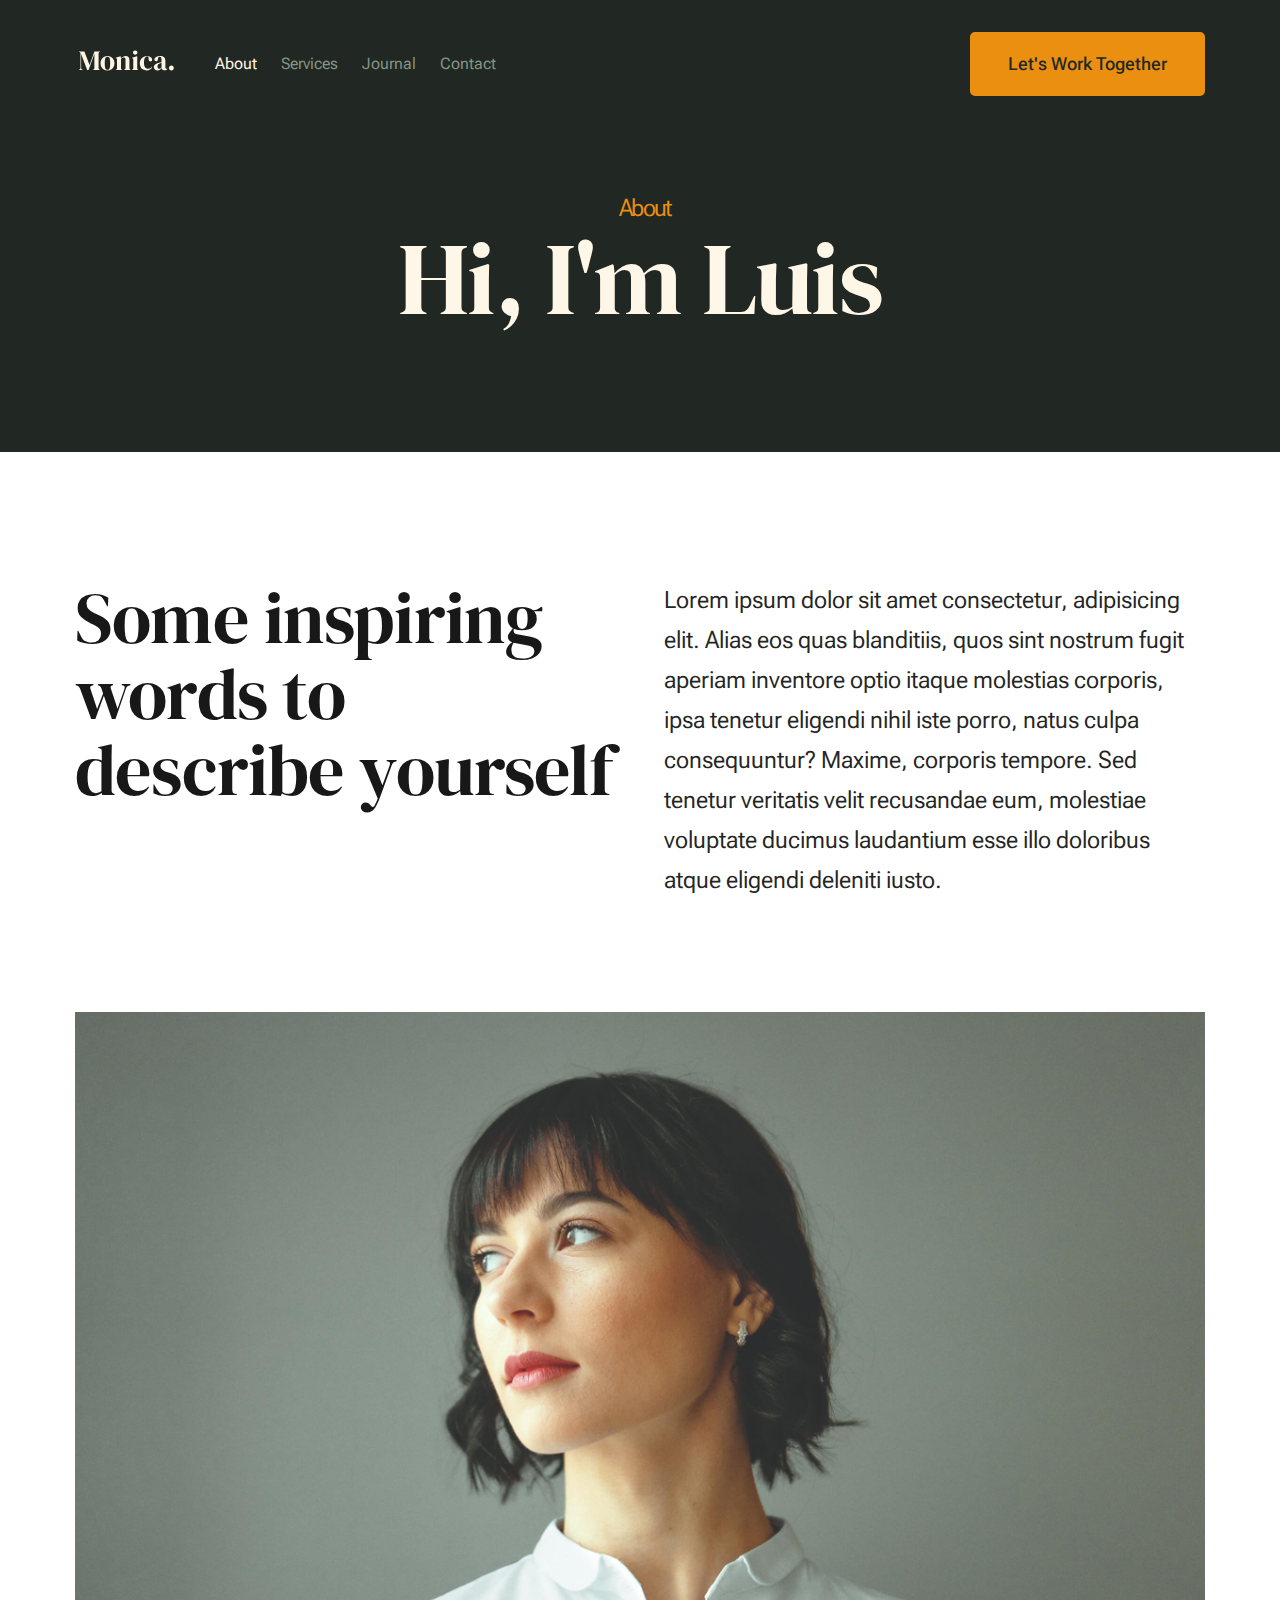
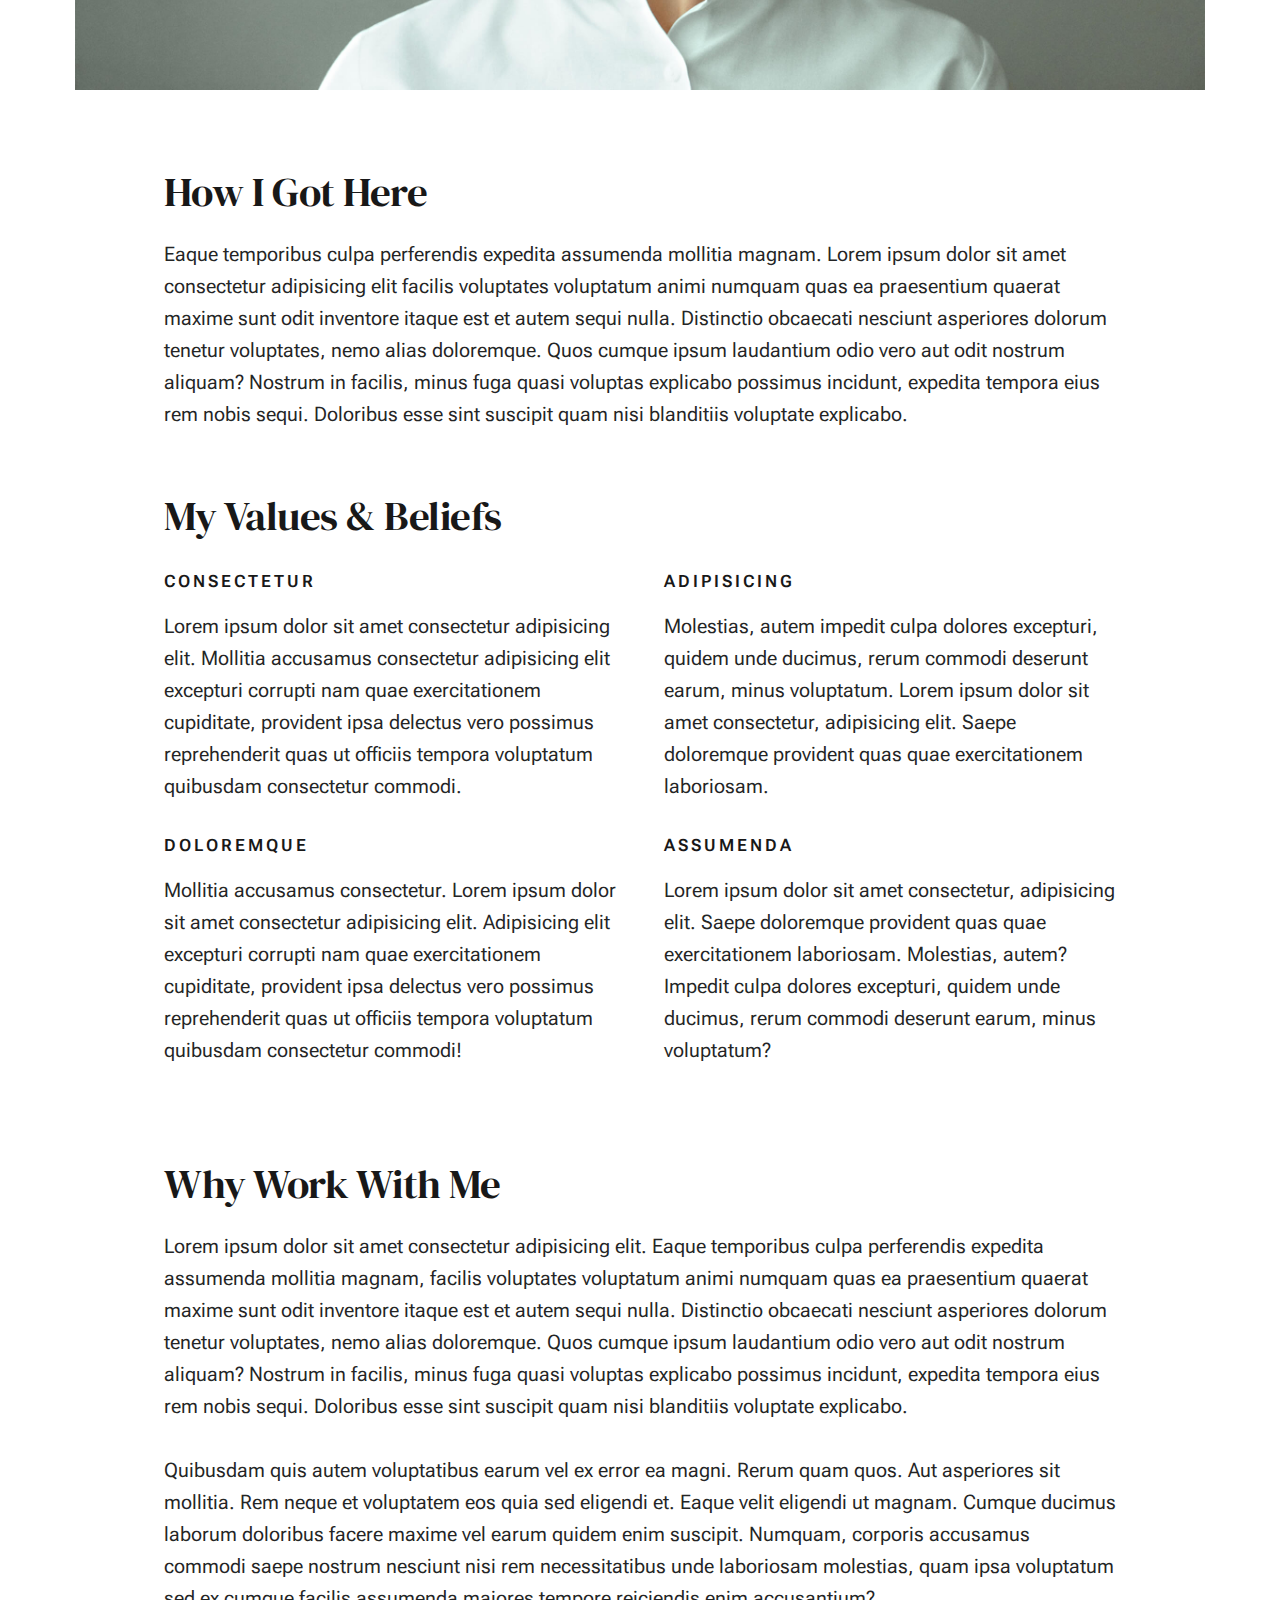
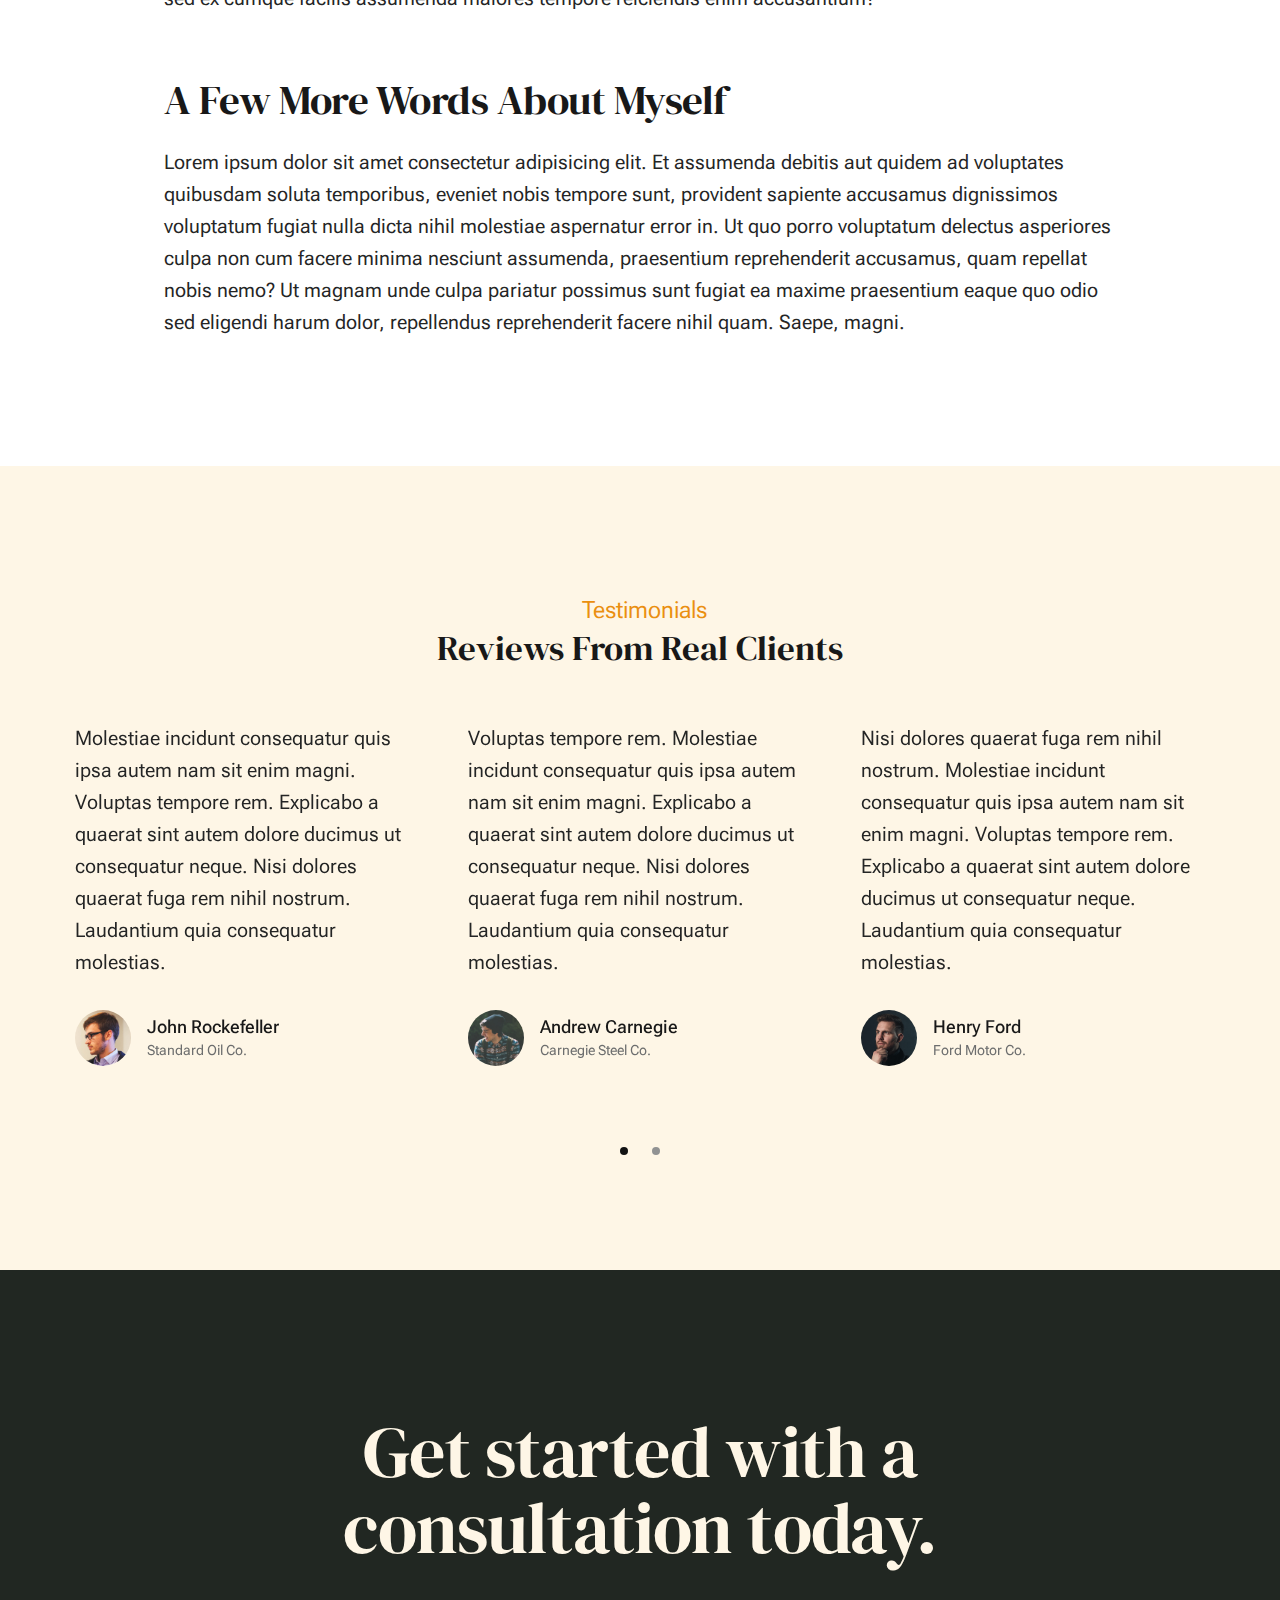
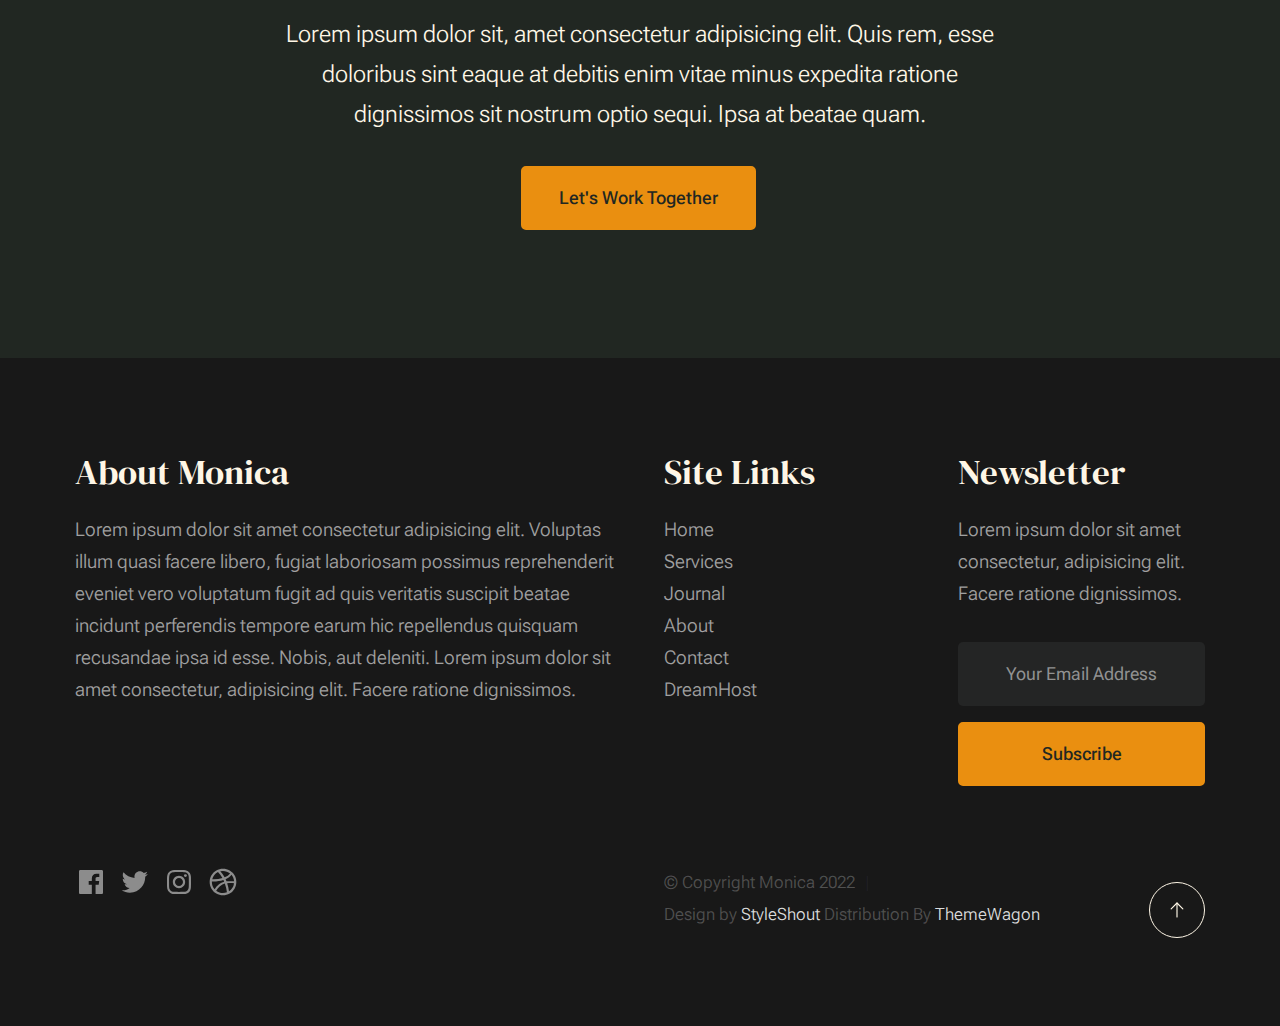
==== commit 037a61d5: "added Luis to index" ====
--- a/about.html
+++ b/about.html
@@ -92,7 +92,7 @@
                         <div class="column xl-12">
                             <h1 class="page-title">
                                 <span class="page-title__small-type text-pretitle">About</span>
-                                Hi, I'm Monica
+                                Hi, I'm Luis
                             </h1>
                             
                         </div>
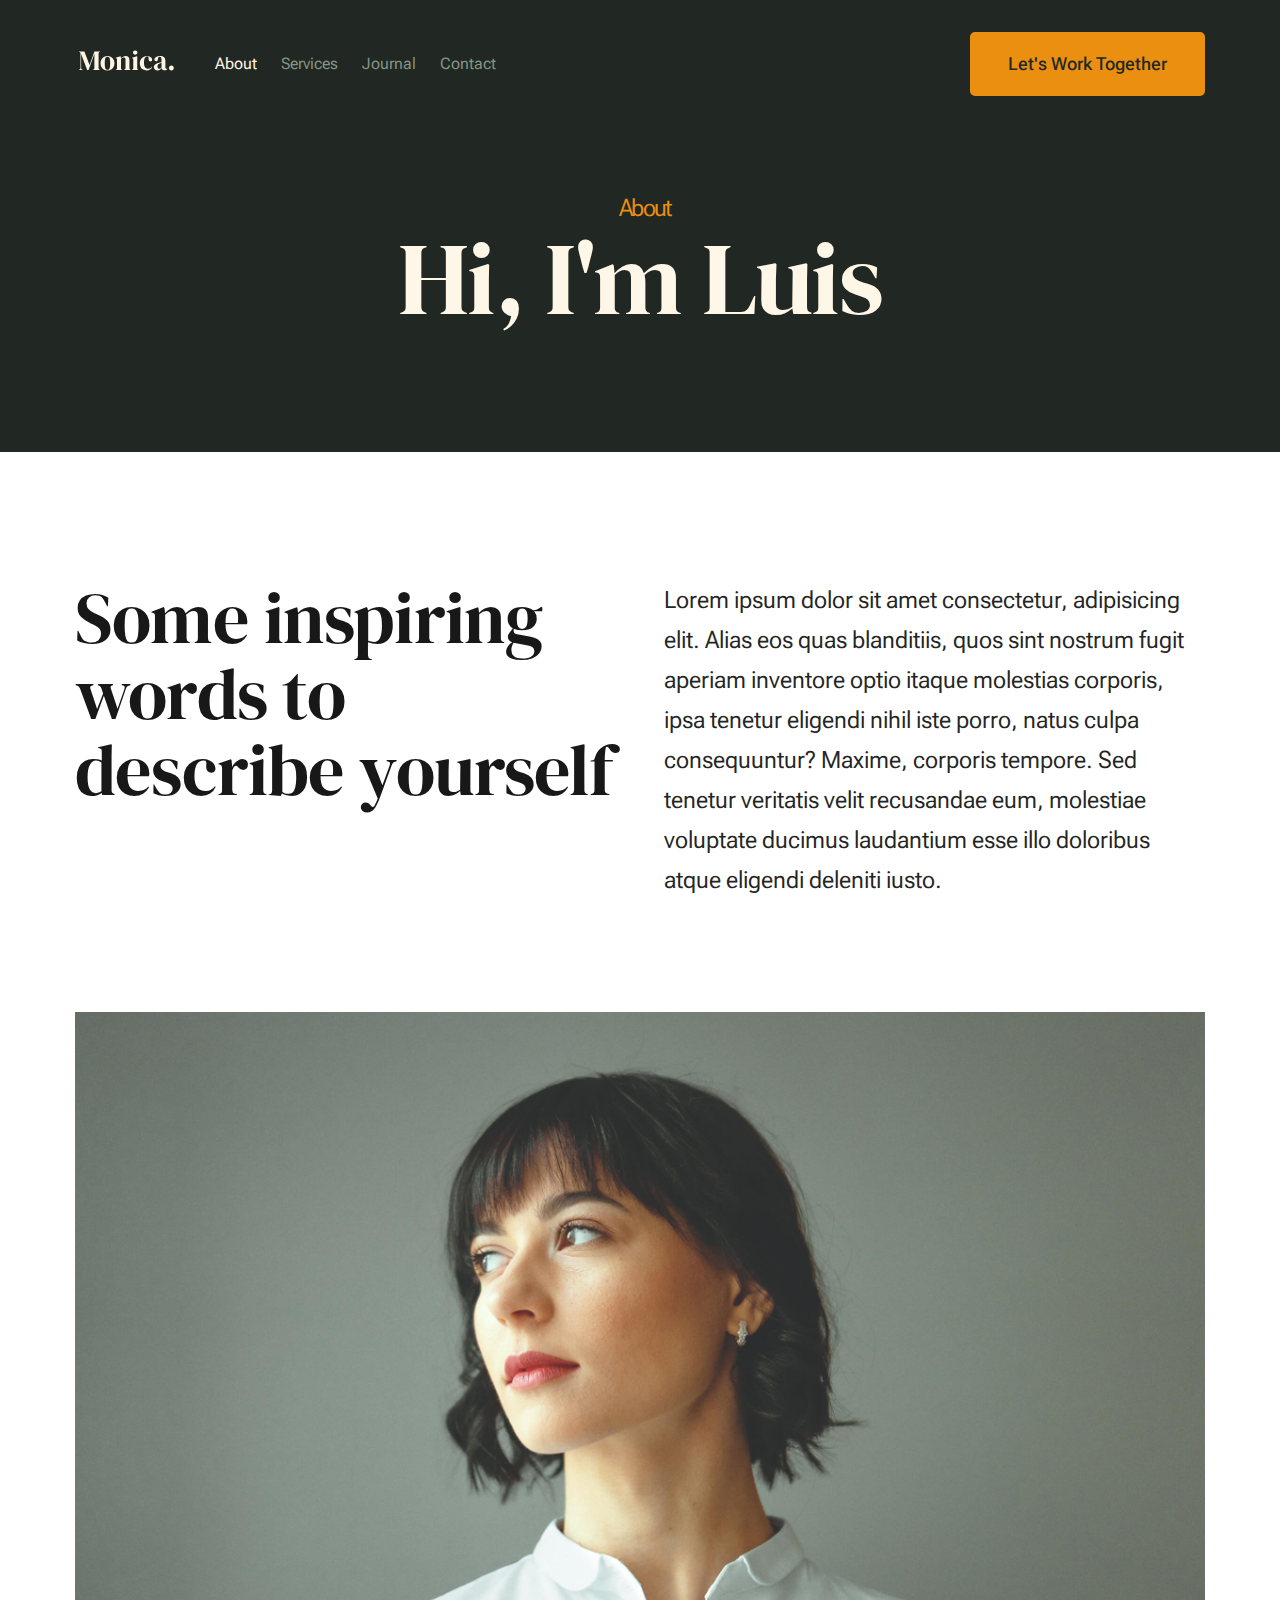
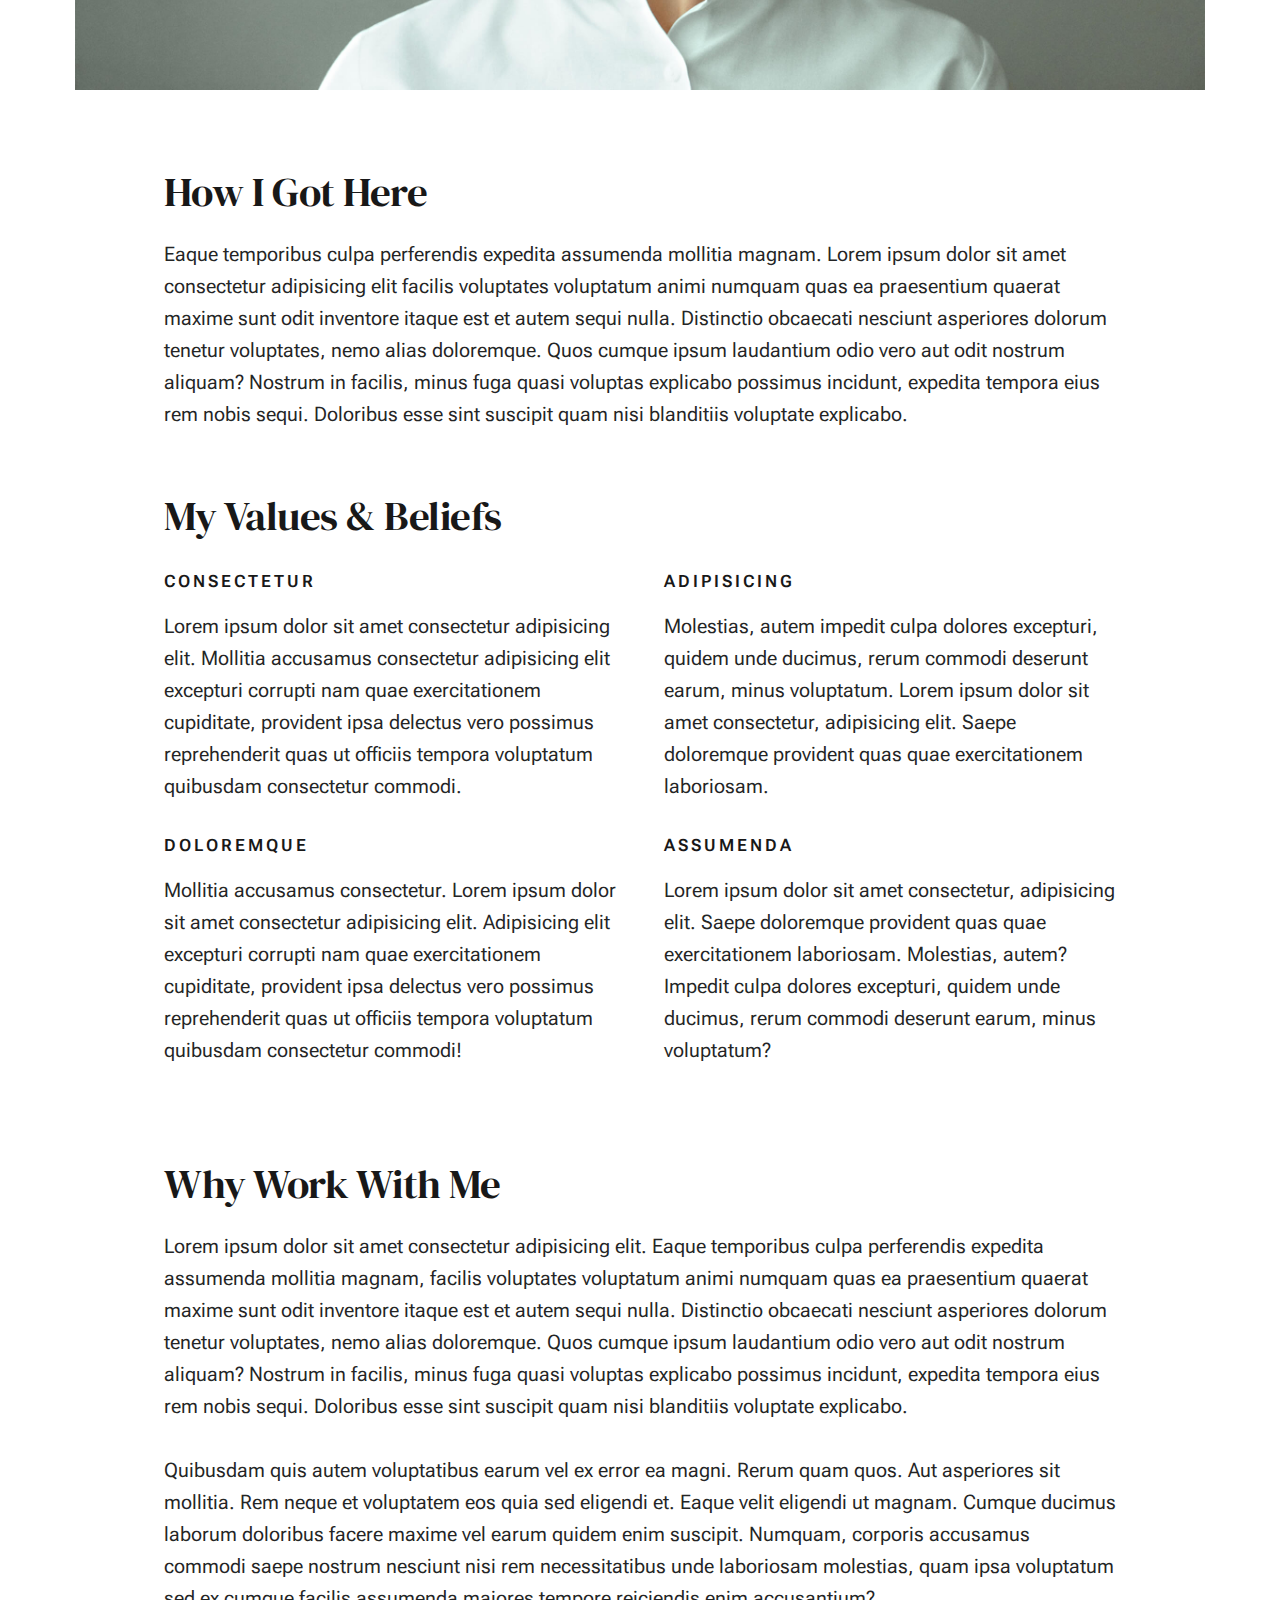
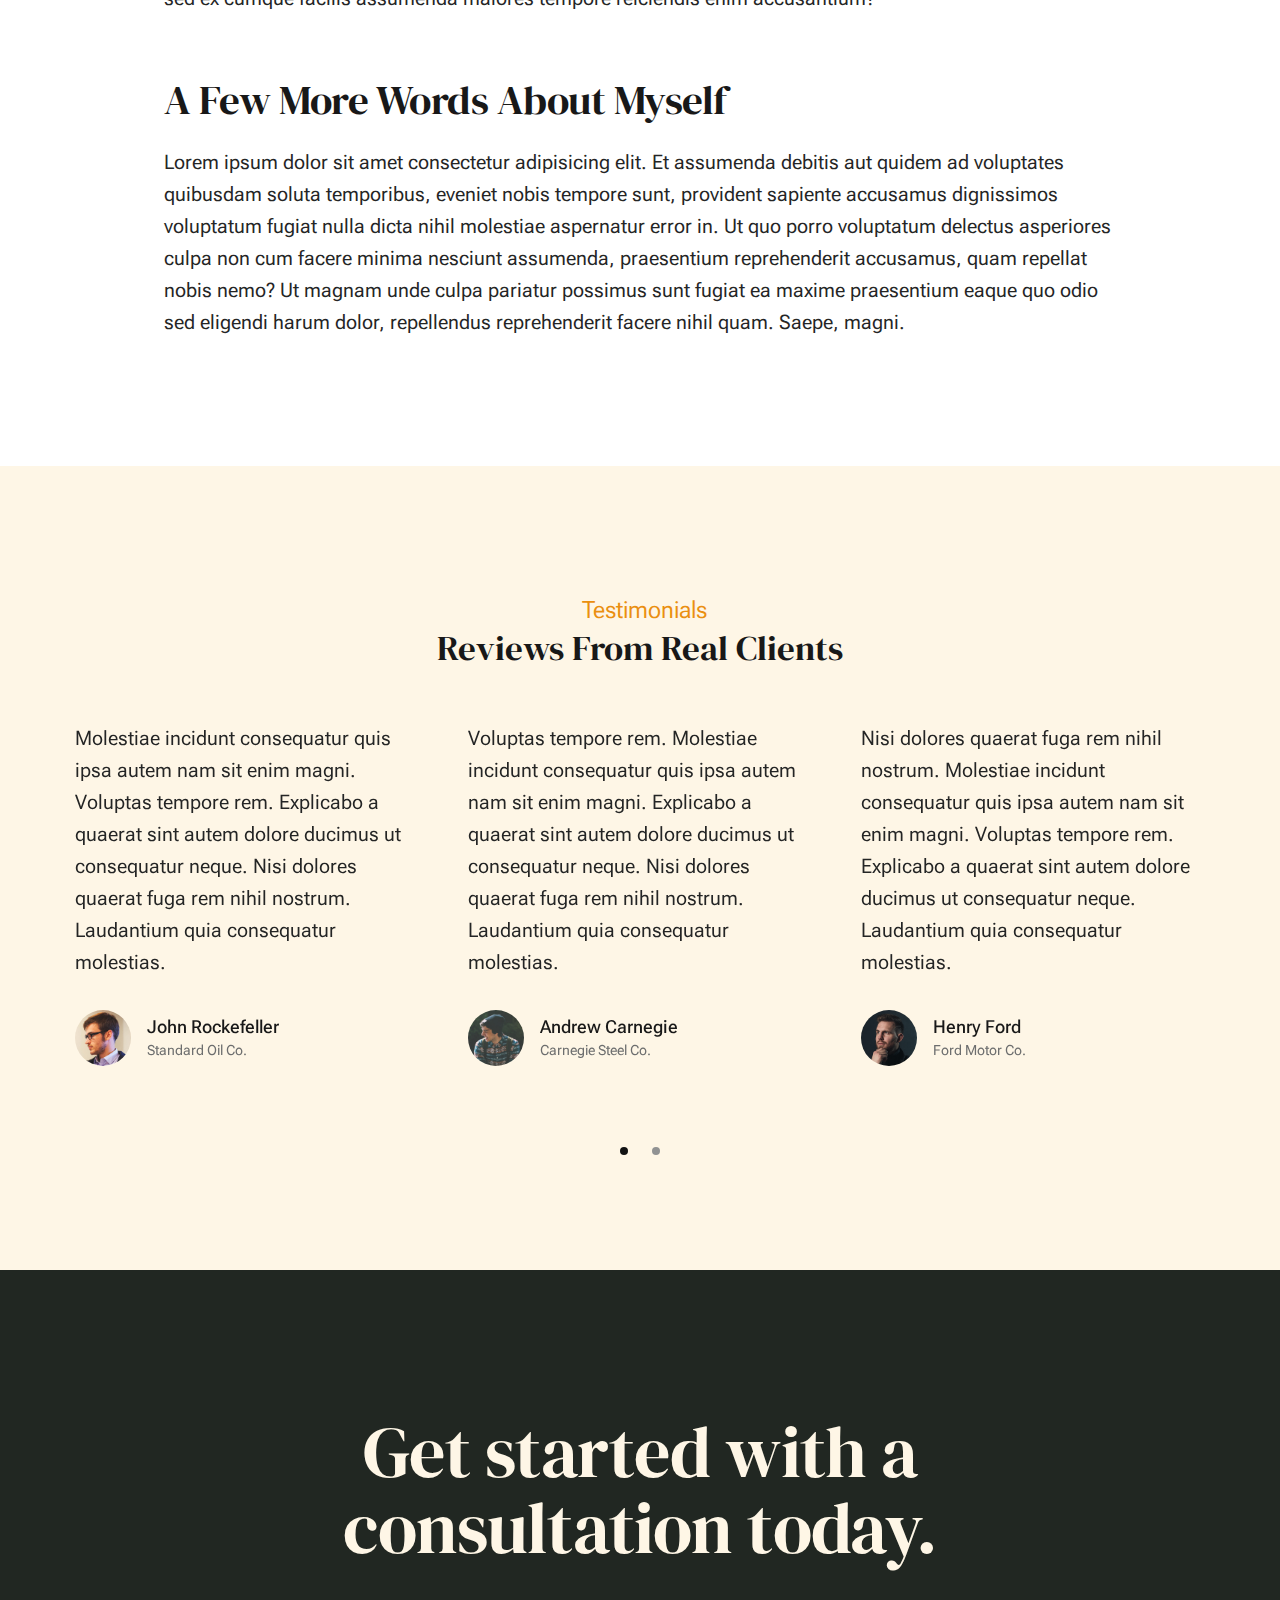
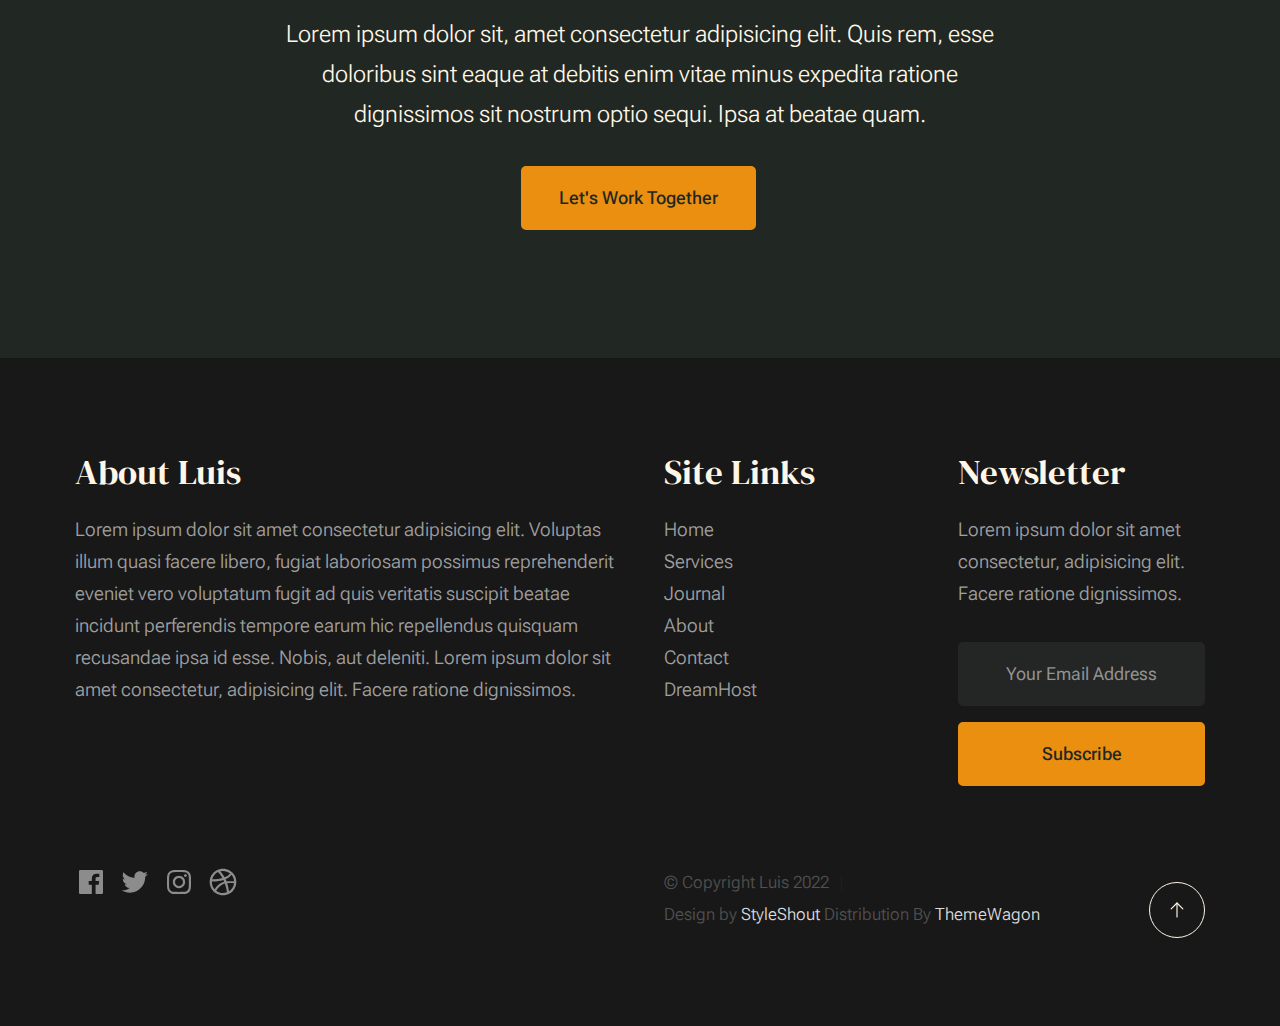
==== commit 92263a2e: "added luis svg" ====
--- a/about.html
+++ b/about.html
@@ -6,7 +6,7 @@
     ================================================== -->
     <meta charset="utf-8">
     <meta name="viewport" content="width=device-width, initial-scale=1">
-    <title>About - Monica</title>
+    <title>About - Luis</title>
 
     <script>
         document.documentElement.classList.remove('no-js');
@@ -329,7 +329,7 @@
         <footer class="s-footer">
             <div class="row s-footer__content">
                 <div class="column xl-6 lg-6 md-12 s-footer__block s-footer__about">                    
-                    <h3>About Monica</h3>
+                    <h3>About Luis</h3>
                     <p>
                     Lorem ipsum dolor sit amet consectetur adipisicing elit. Voluptas illum quasi facere libero, 
                     fugiat laboriosam possimus reprehenderit eveniet vero voluptatum fugit ad quis veritatis suscipit beatae 
@@ -397,7 +397,7 @@
                 </div>
                 <div class="column xl-6 lg-12">
                     <p class="ss-copyright">
-                        <span>© Copyright Monica 2022</span> 
+                        <span>© Copyright Luis 2022</span> 
                         <span>Design by <a href="https://www.styleshout.com/">StyleShout</a> Distribution By <a href="https://themewagon.com">ThemeWagon</a></span>
                     </p>
                 </div>
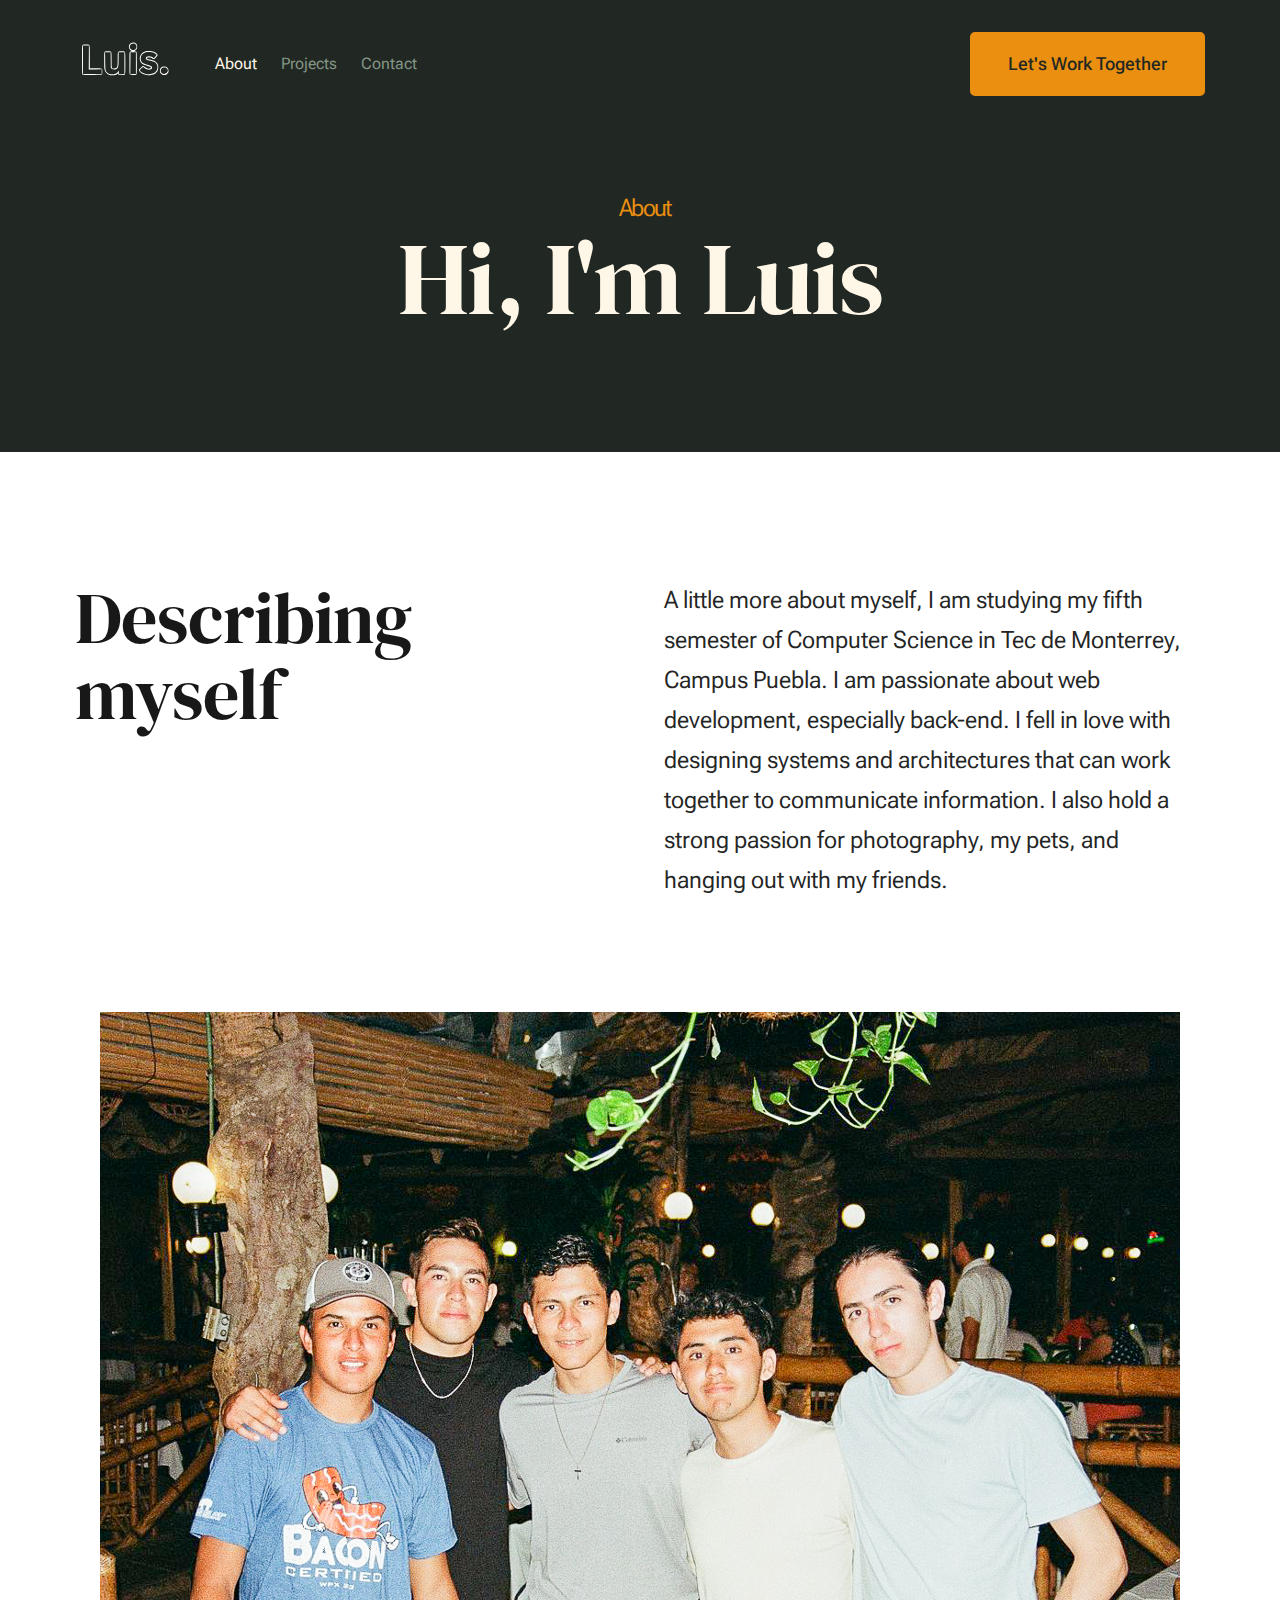
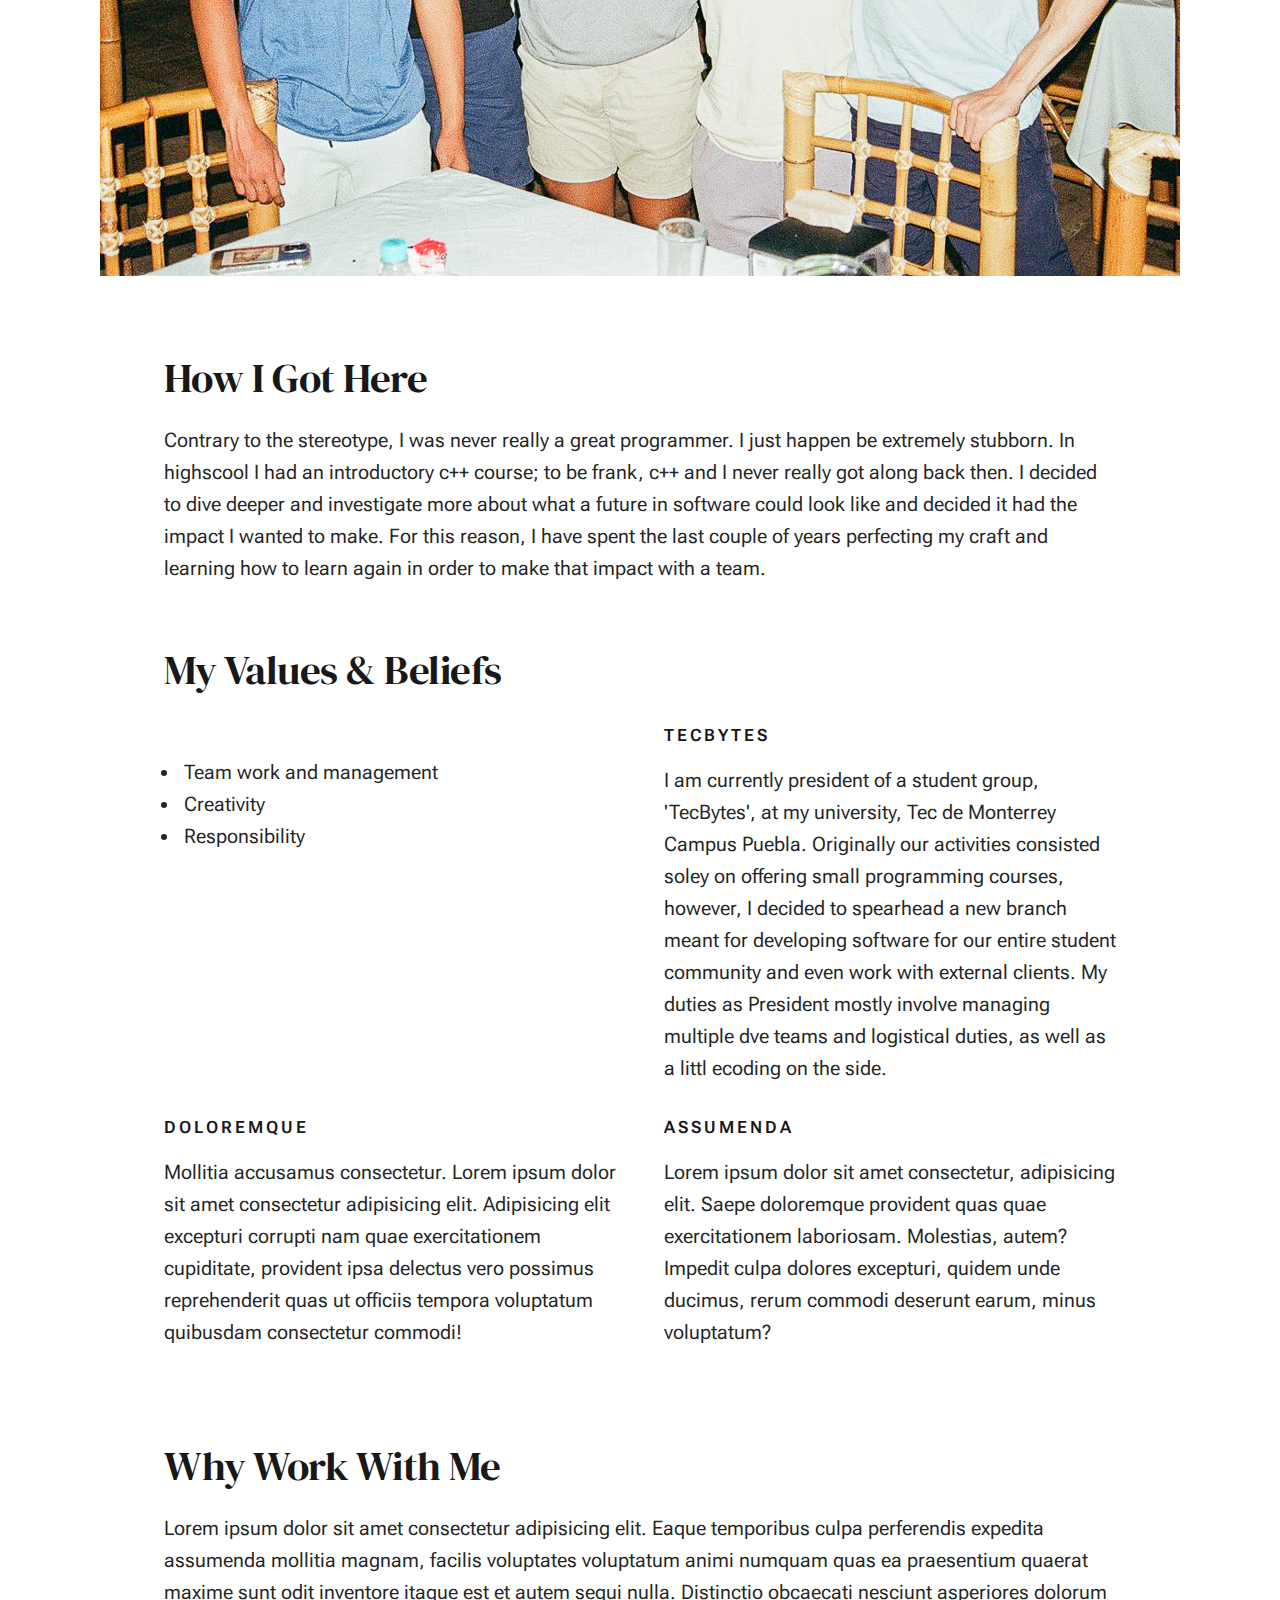
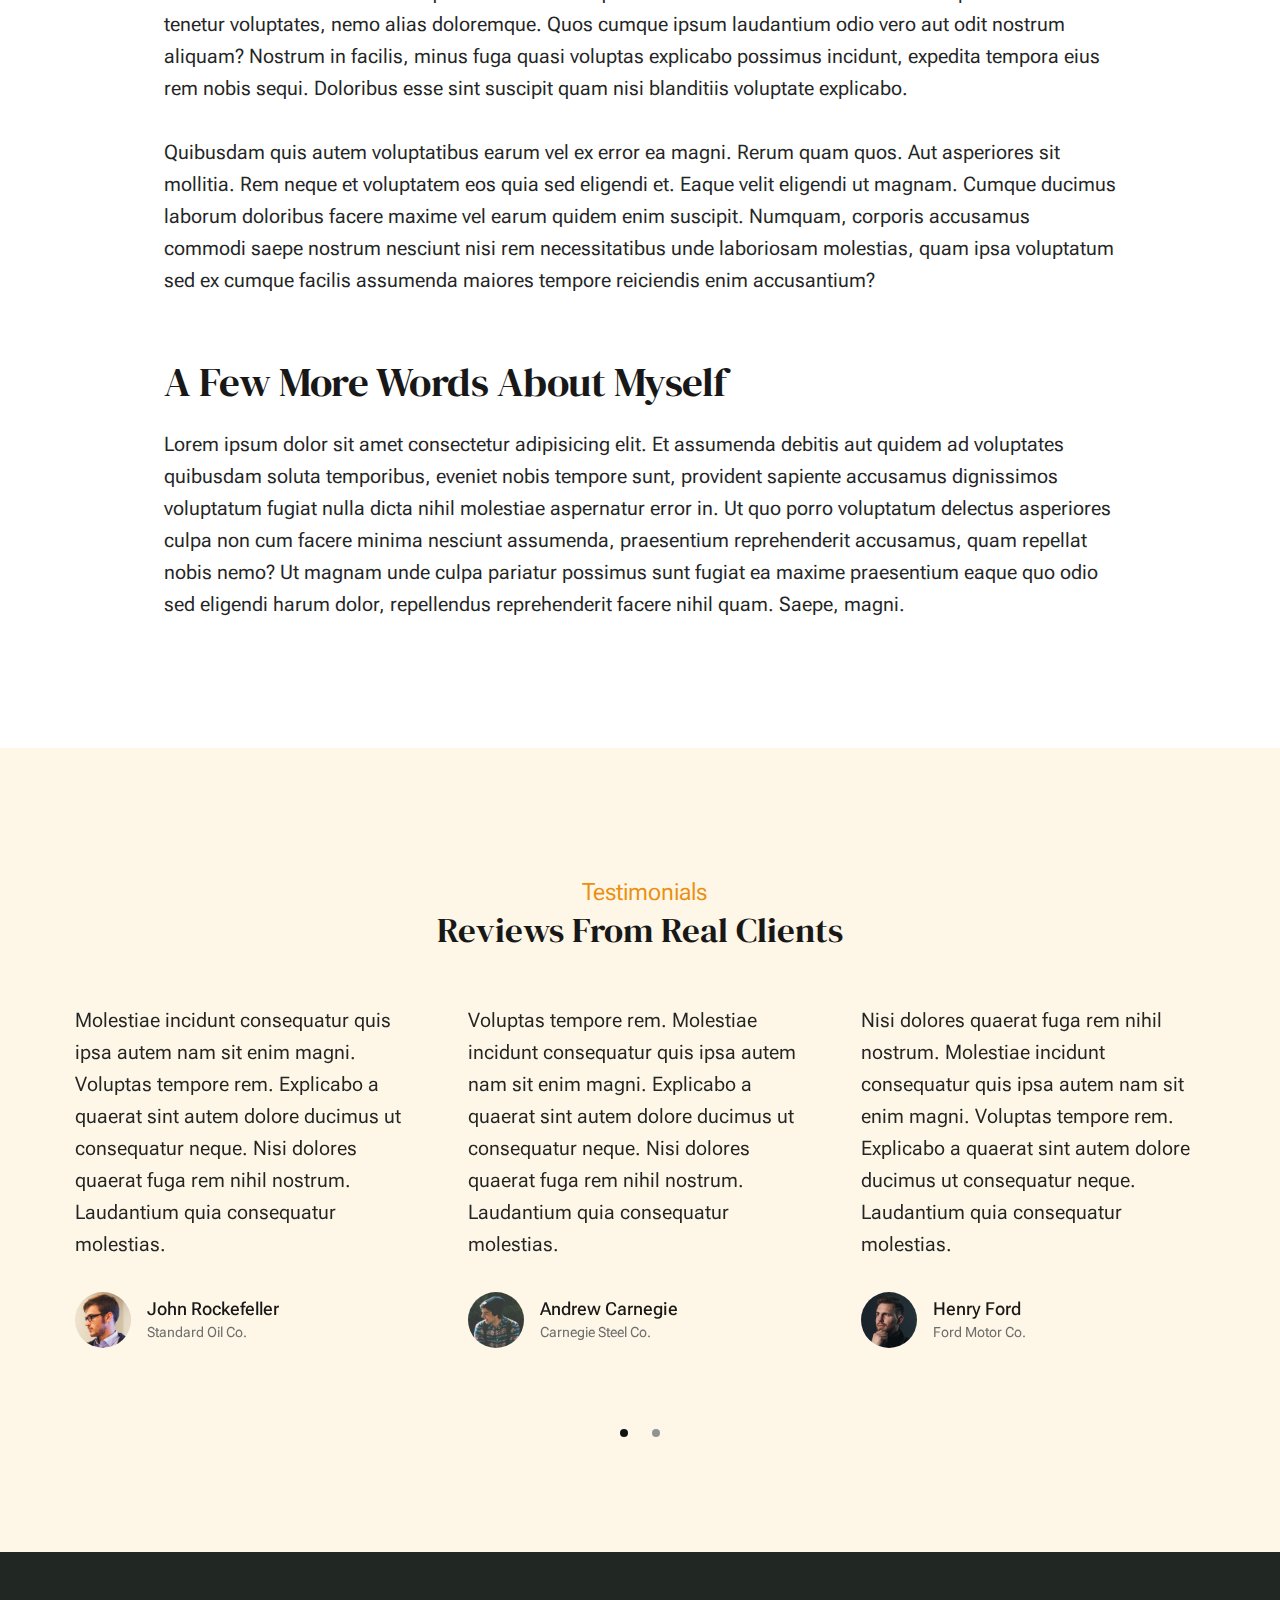
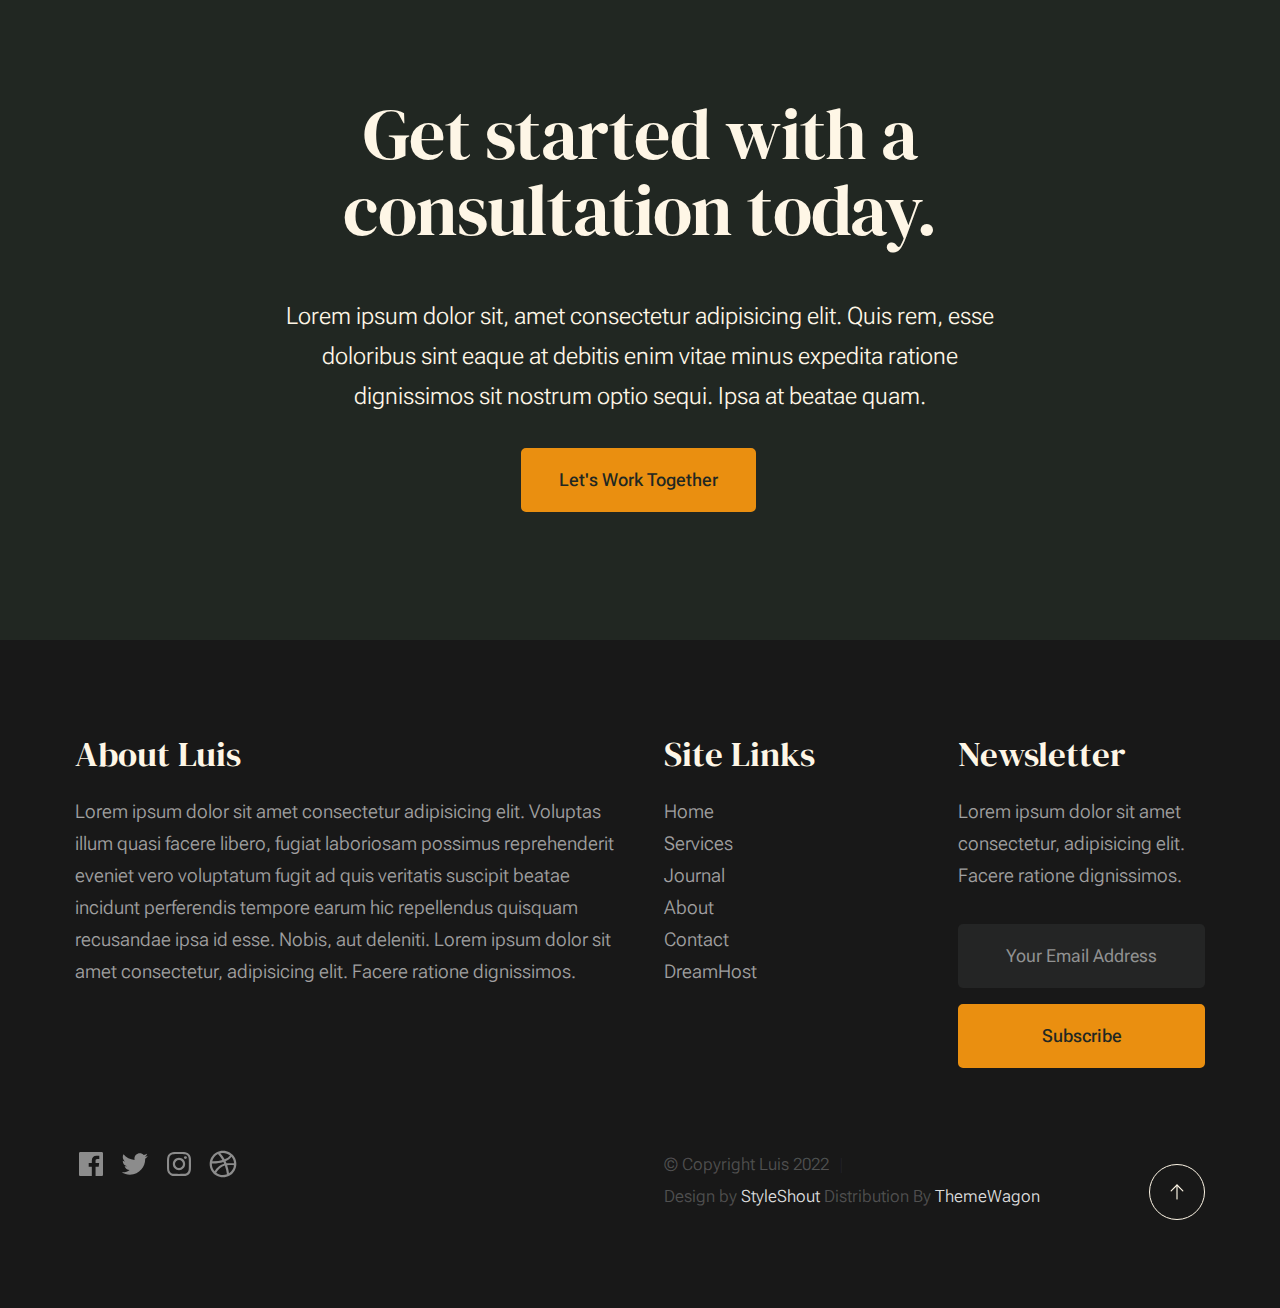
==== commit c5c86e73: "next commit" ====
--- a/about.html
+++ b/about.html
@@ -56,7 +56,8 @@
                 <div class="s-header__block">
                     <div class="s-header__logo">
                         <a class="logo" href="index.html">
-                            <img src="images/logo.svg" alt="Homepage">
+                            <img src="images/luis2.svg" alt="Homepage">
+                            <!-- <h1 style="color: white;">Luis.</h1> -->
                         </a>
                     </div>
 
@@ -67,8 +68,8 @@
     
                     <ul class="s-header__menu-links">
                         <li class="current"><a href="about.html">About</a></li>
-                        <li><a href="services.html">Services</a></li>
-                        <li><a href="blog.html">Journal</a></li>
+                        <li><a href="services.html">Projects</a></li>
+                        <!-- <li><a href="blog.html">Journal</a></li> -->
                         <li><a href="contact.html">Contact</a></li>
                     </ul> <!-- s-header__menu-links -->
 
@@ -103,14 +104,13 @@
 
                     <div class="row pageintro">
                         <div class="column xl-6 lg-12">
-                            <h2 class="text-display-title">Some inspiring words to describe yourself</h2>
+                            <h2 class="text-display-title">Describing myself</h2>
                         </div>
                         <div class="column xl-6 lg-12 u-flexitem-x-right">
                             <p class="lead">
-                            Lorem ipsum dolor sit amet consectetur, adipisicing elit. Alias eos quas blanditiis, quos sint nostrum fugit aperiam 
-                            inventore optio itaque molestias corporis, ipsa tenetur eligendi nihil iste porro, natus culpa consequuntur? Maxime, 
-                            corporis tempore. Sed tenetur veritatis velit recusandae eum, molestiae voluptate ducimus laudantium esse illo 
-                            doloribus atque eligendi deleniti iusto. 
+                            A little more about myself, I am studying my fifth semester of Computer Science in Tec de Monterrey, Campus Puebla. 
+                            I am passionate about web development, especially back-end. I fell in love with designing systems and architectures
+                            that can work together to communicate information. I also hold a strong passion for photography, my pets, and hanging out with my friends. 
                             </p>
                         </div>                       
                     </div> <!-- end pageintro -->   
@@ -118,10 +118,7 @@
                     <div class="row pagemedia">
                         <d class="column xl-12">
                             <figure class="page-media">                                
-                                <img src="images/thumbs/about/about-1200.jpg" 
-                                     srcset="images/thumbs/about/about-2400.jpg 2400w, 
-                                             images/thumbs/about/about-1200.jpg 1200w, 
-                                             images/thumbs/about/about-600.jpg 600w" sizes="(max-width: 2400px) 100vw, 2400px" alt="">
+                                <img src="images/thumbs/about/emitrip.jpg" style=" display:block; margin-left: auto; margin-right: auto;" alt="">
                             </figure>
                         </d>
                     </div> <!-- end pagemedia -->
@@ -131,11 +128,10 @@
 
                             <h2>How I Got Here</h2>
                             <p>
-                            Eaque temporibus culpa perferendis expedita assumenda mollitia magnam. Lorem ipsum dolor sit amet consectetur adipisicing elit
-                            facilis voluptates voluptatum animi numquam quas ea praesentium quaerat maxime sunt odit inventore itaque est et autem sequi nulla. 
-                            Distinctio obcaecati nesciunt asperiores dolorum tenetur voluptates, nemo alias doloremque. Quos cumque ipsum laudantium odio vero 
-                            aut odit nostrum aliquam? Nostrum in facilis, minus fuga quasi voluptas explicabo possimus incidunt, expedita tempora eius rem nobis sequi. 
-                            Doloribus esse sint suscipit quam nisi blanditiis voluptate explicabo.
+                            Contrary to the stereotype, I was never really a great programmer. I just happen be extremely stubborn. 
+                            In highscool I had an introductory c++ course; to be frank, c++ and I never really got along back then. I decided to dive deeper
+                            and investigate more about what a future in software could look like and decided it had the impact I wanted to make. For this reason,
+                            I have spent the last couple of years perfecting my craft and learning how to learn again in order to make that impact with a team. 
                             </p>
 
                             <h2 class="u-add-bottom">My Values & Beliefs</h2>
@@ -143,21 +139,24 @@
                             <div class="grid-list-items list-items">
                                 <div class="grid-list-items__item list-items__item u-remove-bottom">
                                     <div class="list-items__item-header">
-                                        <h6 class="list-items__item-small-title">Consectetur</h6>
                                     </div>
                                     <p>
-                                    Lorem ipsum dolor sit amet consectetur adipisicing elit. Mollitia accusamus consectetur adipisicing elit excepturi corrupti 
-                                    nam quae exercitationem cupiditate, provident ipsa delectus vero possimus reprehenderit quas ut officiis tempora voluptatum 
-                                    quibusdam consectetur commodi.
+                                    <ul>
+                                        <li>Team work and management</li>
+                                        <li>Creativity</li>
+                                        <li>Responsibility</li>
+                                    </ul>
                                     </p>
                                 </div>
                                 <div class="grid-list-items__item list-items__item u-remove-bottom">
                                     <div class="list-items__item-header">
-                                        <h6 class="list-items__item-small-title">Adipisicing</h6>
+                                        <h6 class="list-items__item-small-title">TecBytes</h6>
                                     </div>
                                     <p> 
-                                    Molestias, autem impedit culpa dolores excepturi, quidem unde ducimus, rerum commodi deserunt earum, minus voluptatum.
-                                    Lorem ipsum dolor sit amet consectetur, adipisicing elit. Saepe doloremque provident quas quae exercitationem laboriosam.
+                                    I am currently president of a student group, 'TecBytes', at my university, Tec de Monterrey Campus Puebla.
+                                    Originally our activities consisted soley on offering small programming courses, however, I decided to spearhead a new branch
+                                    meant for developing software for our entire student community and even work with external clients. My duties as President mostly involve
+                                    managing multiple dve teams and logistical duties, as well as a littl ecoding on the side.
                                     </p>
                                 </div>
                                 <div class="grid-list-items__item list-items__item u-remove-bottom">
--- a/css/styles.css
+++ b/css/styles.css
@@ -104,6 +104,9 @@
    * color-2(#343D35)
    * color-3(#FEF5E4)
    */
+   --white-color {
+		color: white;
+	}
 	--color-1: hsla(35, 87%, 49%, 1);
 	--color-2: hsla(127, 8%, 22%, 1);
 	--color-3: hsla(39, 93%, 95%, 1);
